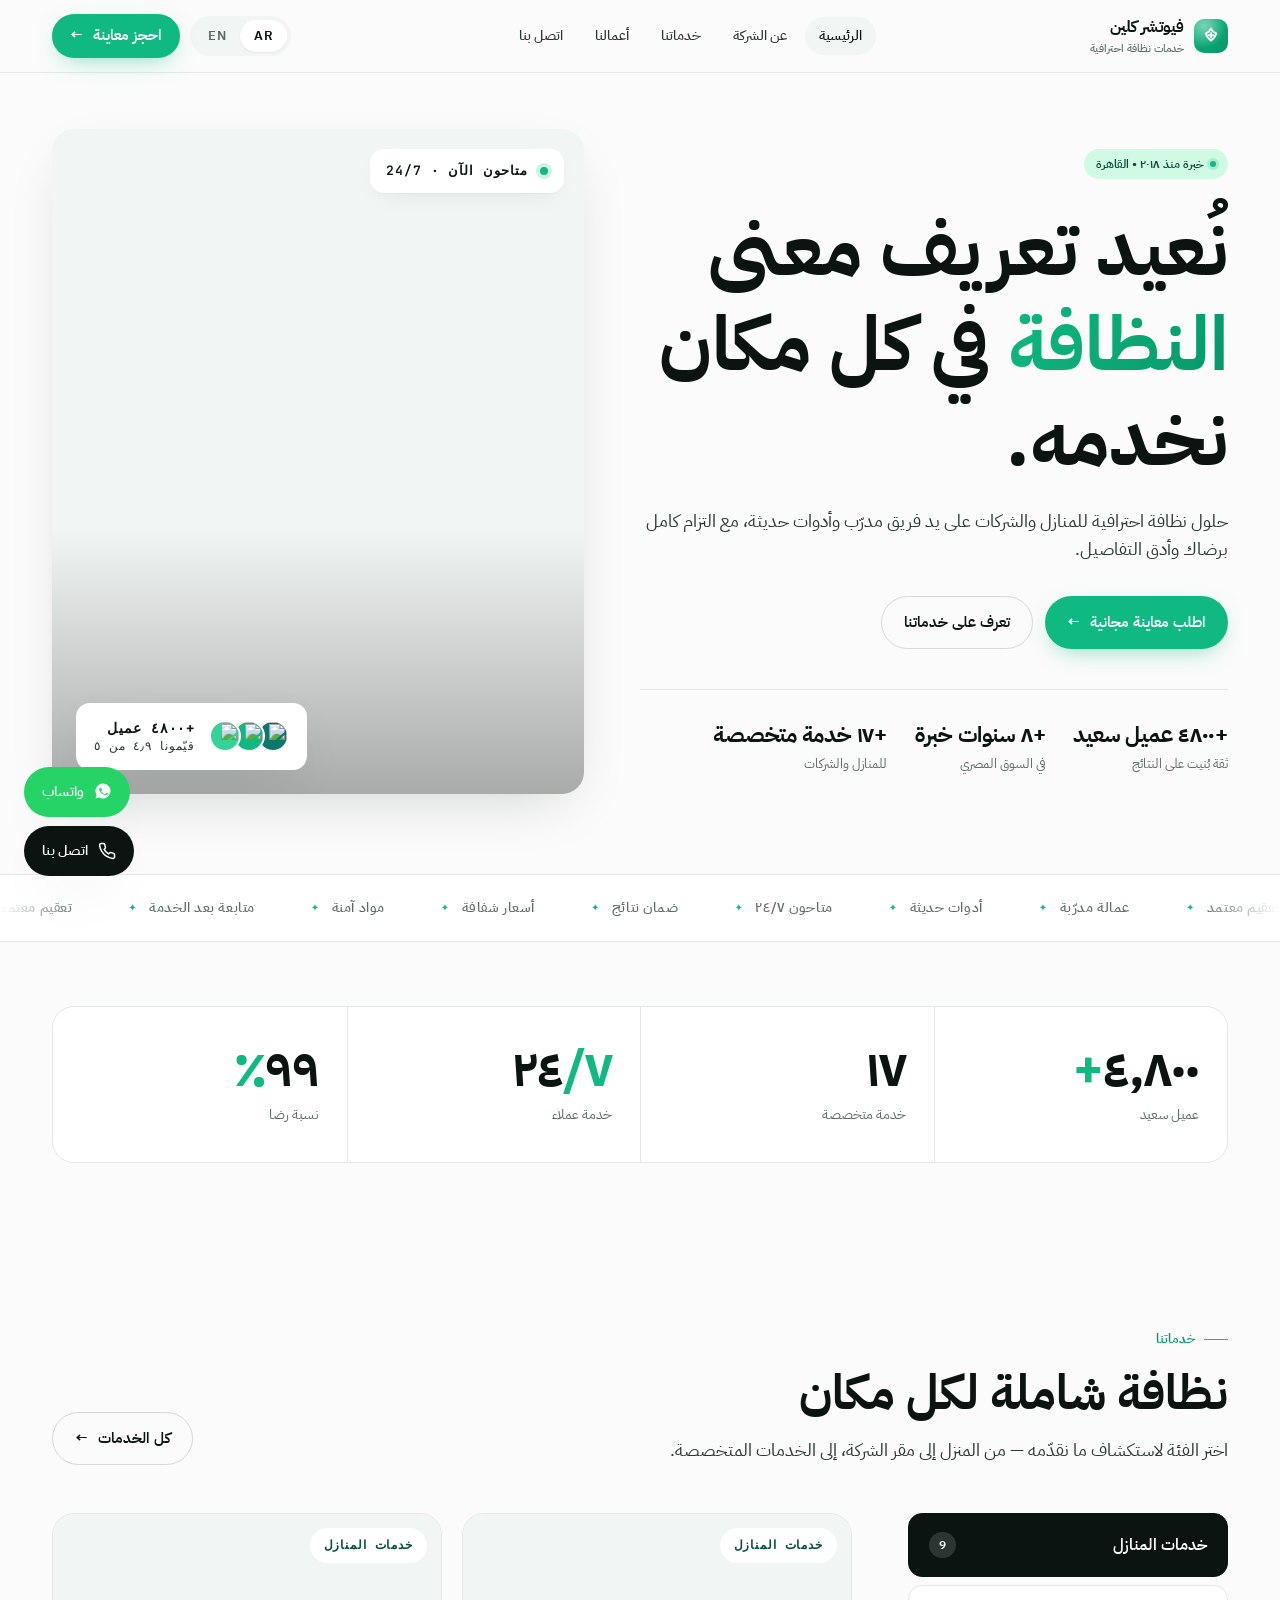
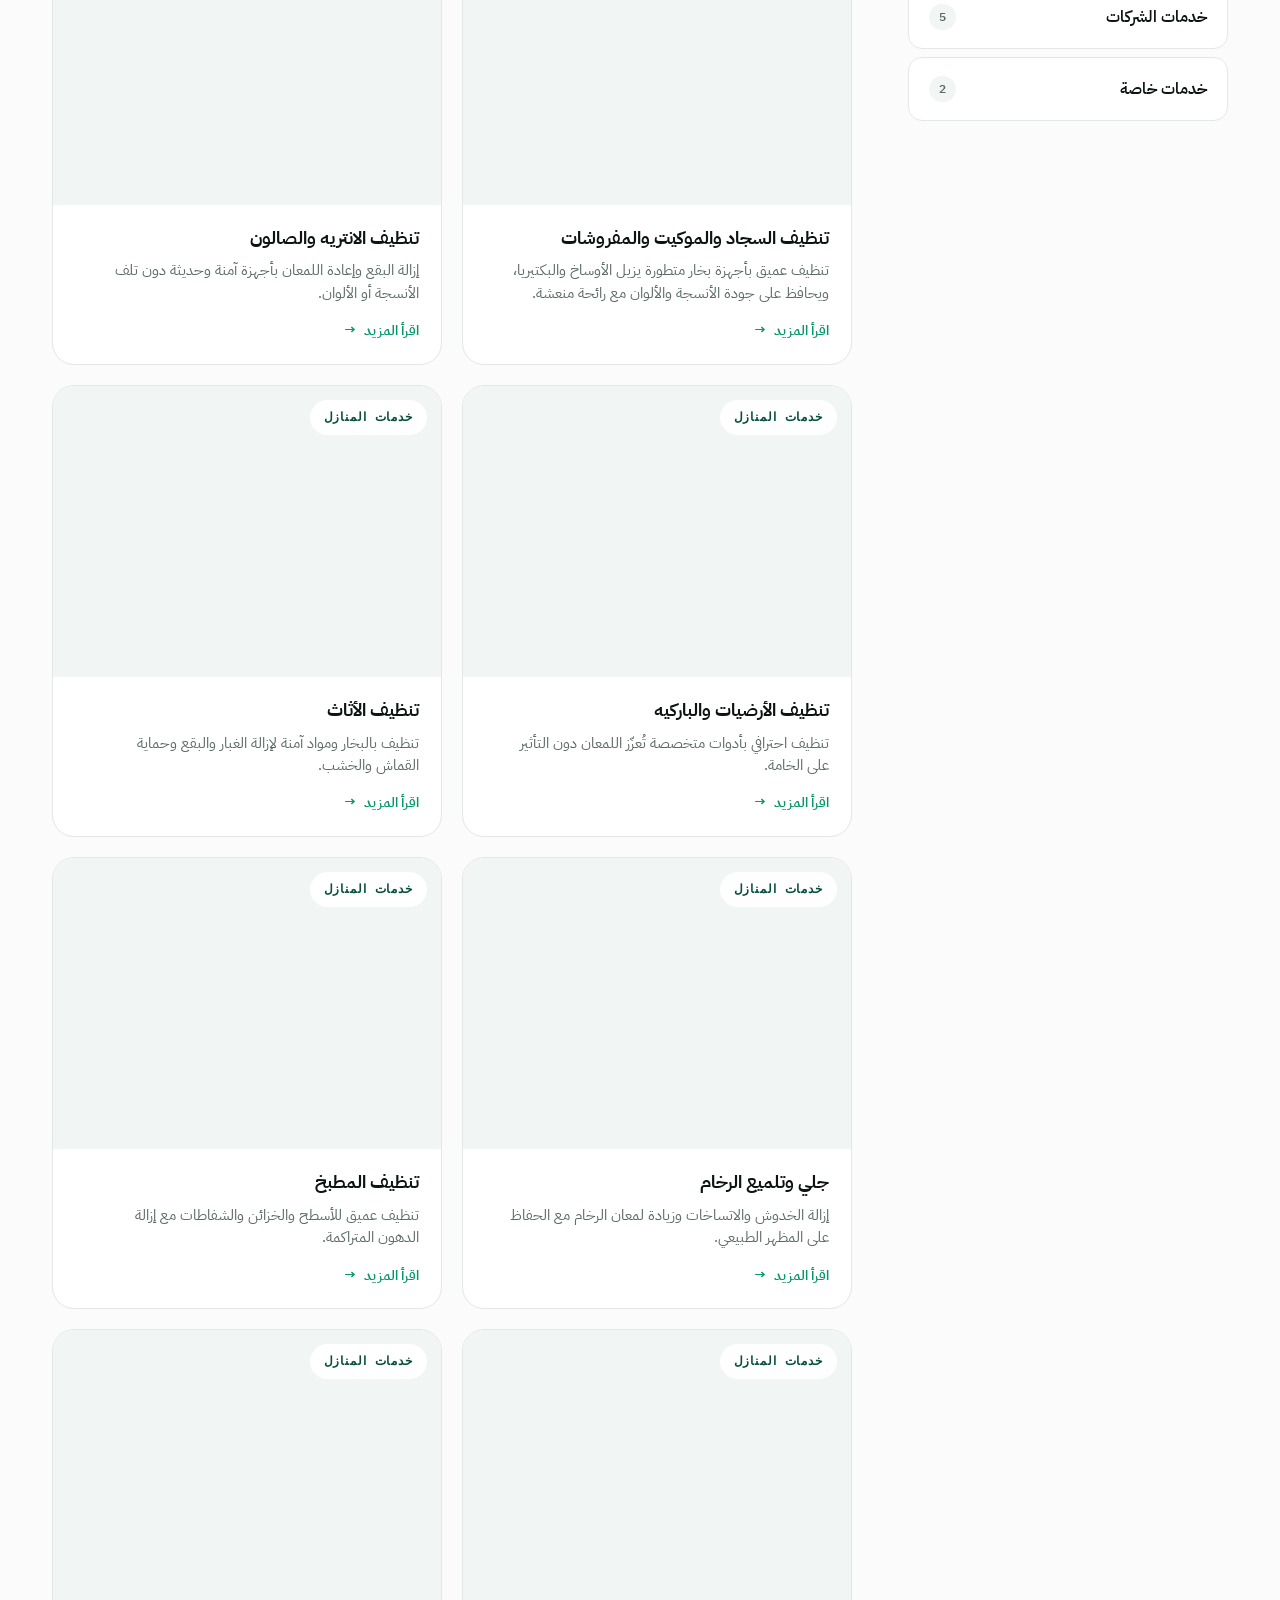
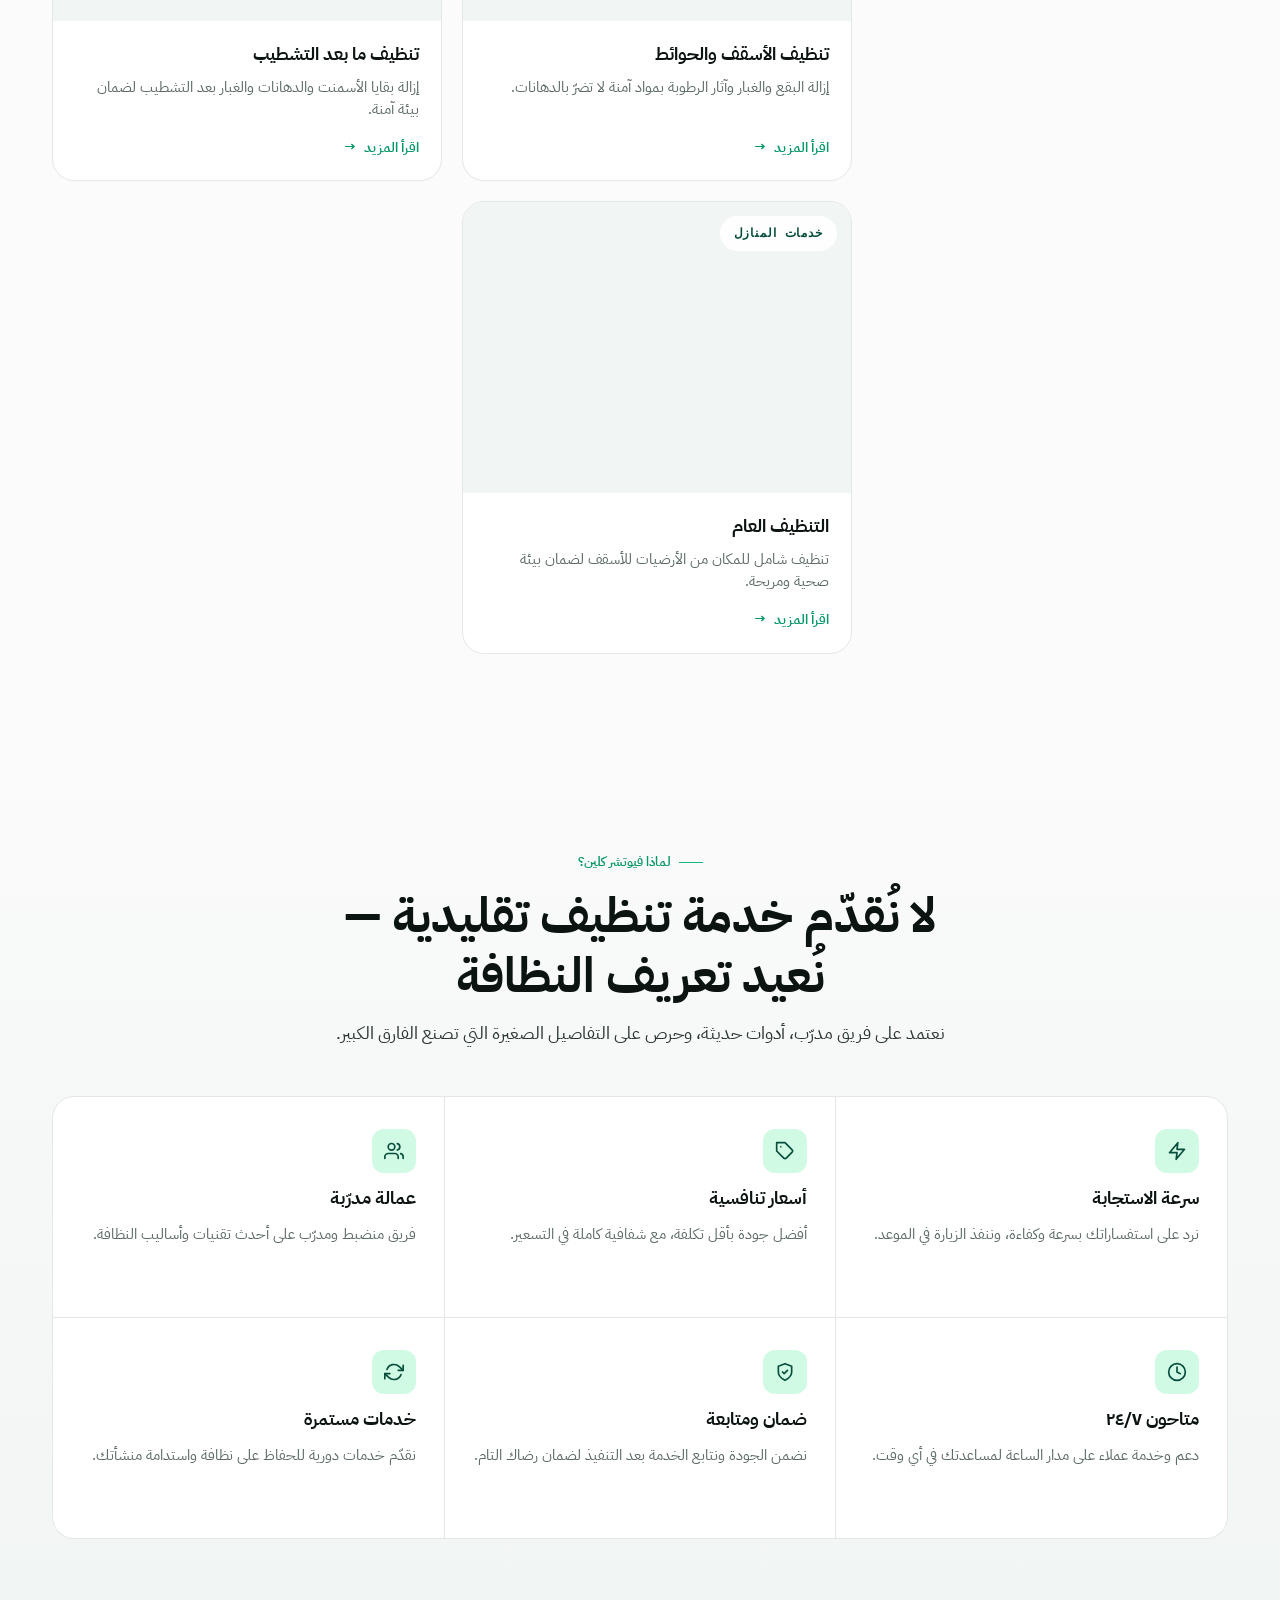
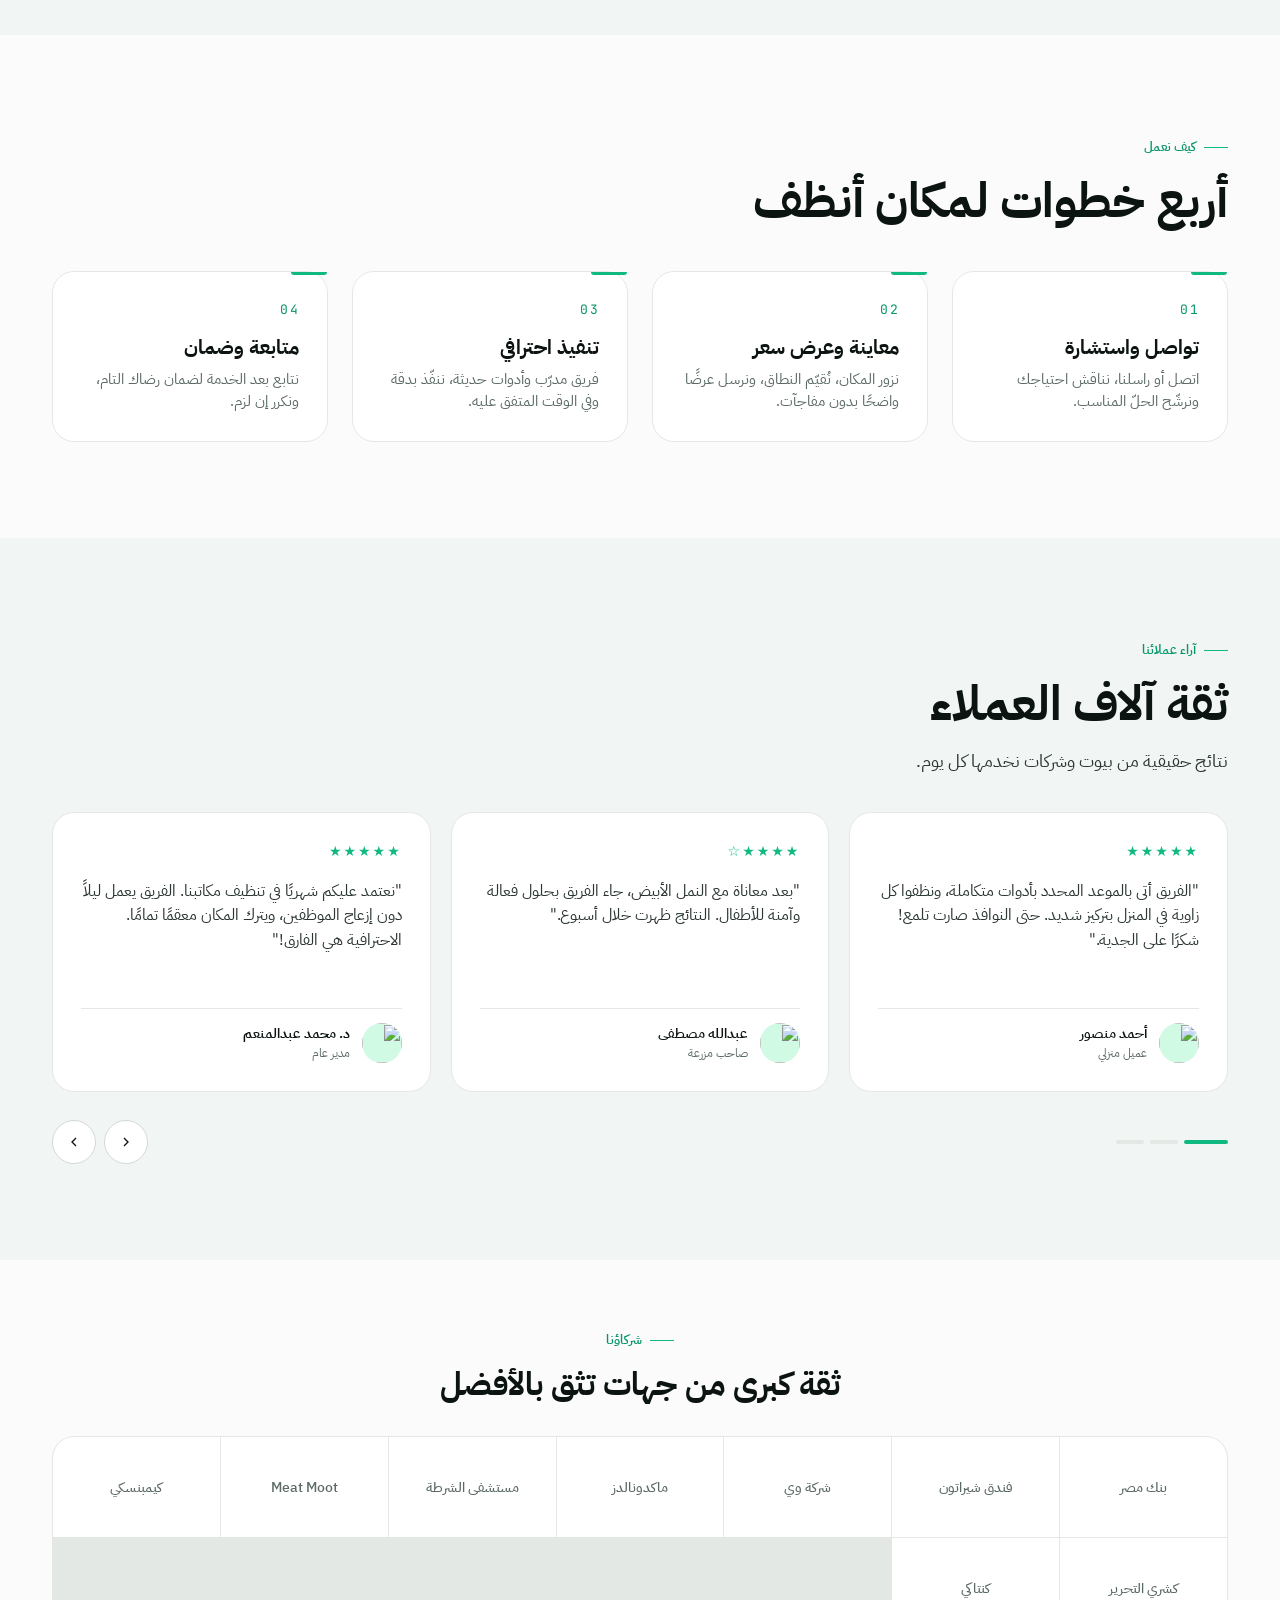
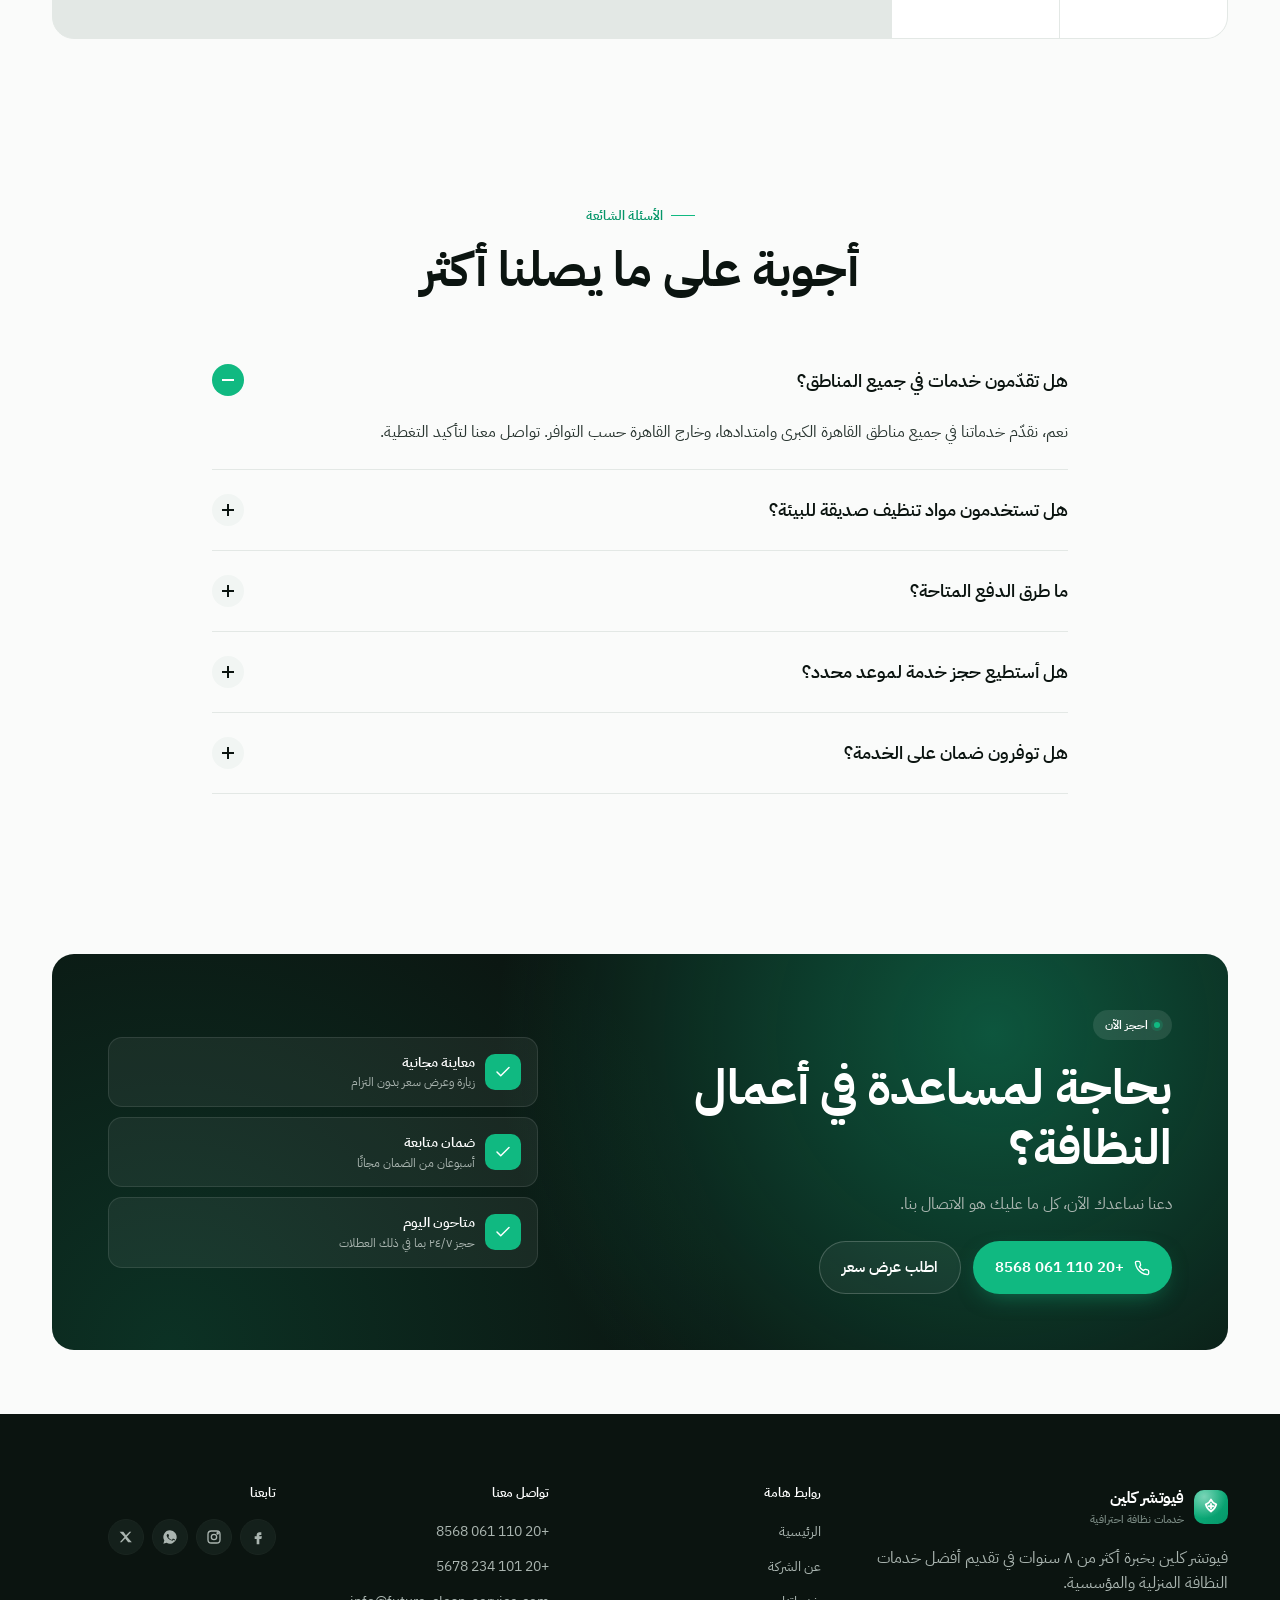
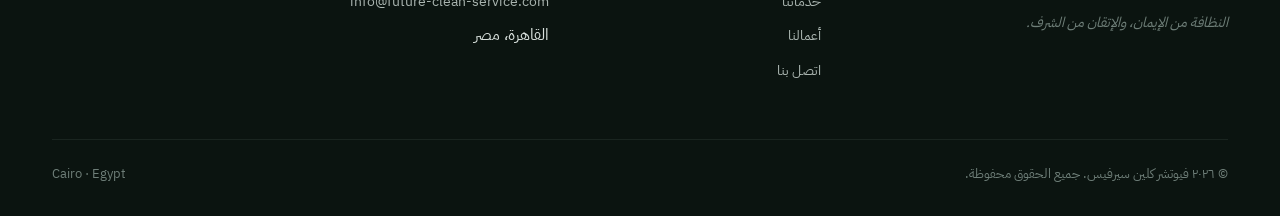
==== index.html @ 93df026a "adding files rep" ====
<!DOCTYPE html>
<html lang="ar" dir="rtl">
<head>
<meta charset="UTF-8">
<meta name="viewport" content="width=device-width, initial-scale=1.0">
<title>Future Clean Service — فيوتشر كلين سيرفيس</title>
<link rel="preconnect" href="https://fonts.googleapis.com">
<link rel="preconnect" href="https://fonts.gstatic.com" crossorigin>
<link href="https://fonts.googleapis.com/css2?family=Inter:wght@400;500;600;700;800&family=IBM+Plex+Sans+Arabic:wght@400;500;600;700&family=JetBrains+Mono:wght@400;500&display=swap" rel="stylesheet">
<link rel="stylesheet" href="assets/styles.css">
<link rel="stylesheet" href="assets/home.css">
</head>
<body>
<script src="assets/i18n.js"></script>
<script src="assets/components.js"></script>

<main id="main"></main>

<script>
window.FC.applyLang();
const t = window.FC.t.bind(window.FC);
const lang = window.FC.lang;
const ar = lang === "ar";
const services = window.FC.services;

const main = document.getElementById("main");

/* ---------- HERO ---------- */
const heroHTML = `
<section class="hero">
  <div class="container">
    <div class="hero-grid">
      <div class="hero-copy reveal">
        <span class="tag dot">${t("hero.eyebrow")}</span>
        <h1>${ar
          ? `نُعيد تعريف معنى <em>النظافة</em> في كل مكان نخدمه.`
          : `Redefining what <em>clean</em> feels like — everywhere we serve.`}</h1>
        <p class="lead">${t("hero.sub")}</p>
        <div class="hero-actions">
          <a class="btn btn-accent" href="contact.html">${t("hero.ctaPrimary")} <span class="arrow">→</span></a>
          <a class="btn btn-ghost" href="services.html">${t("hero.ctaSecondary")}</a>
        </div>
        <div class="hero-stats">
          <div class="hero-stat"><span class="v">${t("hero.stat1")}</span><span class="l">${ar ? "ثقة بُنيت على النتائج" : "Trust built on results"}</span></div>
          <div class="hero-stat"><span class="v">${t("hero.stat2")}</span><span class="l">${ar ? "في السوق المصري" : "in the Egyptian market"}</span></div>
          <div class="hero-stat"><span class="v">${t("hero.stat3")}</span><span class="l">${ar ? "للمنازل والشركات" : "homes & businesses"}</span></div>
        </div>
      </div>
      <div class="hero-visual reveal">
        <img src="${window.FC.imgUrl("slider/who_we_are.jpg")}" alt="${ar ? "فريق فيوتشر كلين أثناء العمل" : "Future Clean team at work"}" onerror="this.style.display='none'; this.parentElement.classList.add('ph');">
        <div class="hero-badge"><span class="dot"></span><span class="text">${ar ? "متاحون الآن" : "Available now"} · 24/7</span></div>
        <div class="hero-card-floater">
          <div class="avatars">
            <img src="${window.FC.imgUrl("testimonials/user1.jpg")}" alt="" onerror="this.style.background='#0f766e'; this.removeAttribute('src');">
            <img src="${window.FC.imgUrl("testimonials/user2.jpg")}" alt="" onerror="this.style.background='#10b981'; this.removeAttribute('src');">
            <img src="${window.FC.imgUrl("testimonials/user7.jpg")}" alt="" onerror="this.style.background='#34d399'; this.removeAttribute('src');">
          </div>
          <div class="text">
            <strong>${ar ? "+٤٨٠٠ عميل" : "4,800+ clients"}</strong>
            ${ar ? "قيّمونا ٤٫٩ من ٥" : "rated us 4.9 / 5"}
          </div>
        </div>
      </div>
    </div>
  </div>
  <div class="hero-marquee" aria-hidden="true">
    <div class="marquee-track">
      ${[...Array(2)].map(() => (ar
        ? `<span>تعقيم معتمد</span><span>عمالة مدرّبة</span><span>أدوات حديثة</span><span>متاحون ٢٤/٧</span><span>ضمان نتائج</span><span>أسعار شفافة</span><span>مواد آمنة</span><span>متابعة بعد الخدمة</span>`
        : `<span>Certified disinfection</span><span>Trained staff</span><span>Modern tools</span><span>Available 24/7</span><span>Results guaranteed</span><span>Transparent pricing</span><span>Safe products</span><span>Post-service follow-up</span>`
      )).join("")}
    </div>
  </div>
</section>`;

/* ---------- COUNTERS ---------- */
const counters = t("counters.items");
const countersHTML = `
<section class="section-tight">
  <div class="container">
    <div class="counters reveal">
      ${counters.map(c => `
        <div>
          <div class="num"><span data-counter="${c.n}">0</span><span class="suffix">${c.suffix}</span></div>
          <div class="lab">${c.label}</div>
        </div>
      `).join("")}
    </div>
  </div>
</section>`;

/* ---------- SERVICES ---------- */
const tabKeys = ["homes", "companies", "special"];
const renderServiceCards = (key) => services[key].map(s => `
  <a class="service-card" href="services.html#${s.id}">
    <div class="img">
      <img src="${window.FC.imgUrl(`services/${key}/${s.cdn}/${s.cdn}1.jpg`)}" alt="" onerror="this.style.display='none'; this.parentElement.classList.add('ph'); this.parentElement.dataset.label='${s.cdn}';">
      <span class="icon-pill">${ar ? t(`services.tabs.${key}`) : t(`services.tabs.${key}`)}</span>
    </div>
    <div class="body">
      <h3>${ar ? s.ar : s.en}</h3>
      <p>${ar ? s.arDesc : s.enDesc}</p>
      <span class="read">${t("services.readMore")} <span class="arrow">→</span></span>
    </div>
  </a>
`).join("");

const servicesHTML = `
<section class="section">
  <div class="container">
    <div style="display:flex; align-items:end; justify-content:space-between; gap:24px; flex-wrap:wrap; margin-bottom:48px;">
      <div class="reveal" style="max-width:680px">
        <span class="eyebrow">${t("services.eyebrow")}</span>
        <h2 style="margin-top:14px">${t("services.title")}</h2>
        <p class="lead" style="margin-top:14px">${t("services.sub")}</p>
      </div>
      <a href="services.html" class="btn btn-ghost reveal">${ar ? "كل الخدمات" : "All services"} <span class="arrow">→</span></a>
    </div>
    <div class="services-shell">
      <div class="tabs" role="tablist">
        ${tabKeys.map((k, i) => `
          <button data-tab="${k}" class="${i === 0 ? "active" : ""}">
            <span>${t(`services.tabs.${k}`)}</span>
            <span class="count">${services[k].length}</span>
          </button>
        `).join("")}
      </div>
      <div class="service-grid" id="serviceGrid">
        ${renderServiceCards("homes")}
      </div>
    </div>
  </div>
</section>`;

/* ---------- WHY US ---------- */
const whyIcons = ["zap","tag","users","clock","shield","refresh"];
const whyIconSvg = {
  zap:    `<svg width="20" height="20" viewBox="0 0 24 24" fill="none" stroke="currentColor" stroke-width="2" stroke-linecap="round" stroke-linejoin="round"><polygon points="13 2 3 14 12 14 11 22 21 10 12 10 13 2"/></svg>`,
  tag:    `<svg width="20" height="20" viewBox="0 0 24 24" fill="none" stroke="currentColor" stroke-width="2" stroke-linecap="round" stroke-linejoin="round"><path d="M20.59 13.41l-7.17 7.17a2 2 0 0 1-2.83 0L2 12V2h10l8.59 8.59a2 2 0 0 1 0 2.82z"/><line x1="7" y1="7" x2="7.01" y2="7"/></svg>`,
  users:  `<svg width="20" height="20" viewBox="0 0 24 24" fill="none" stroke="currentColor" stroke-width="2" stroke-linecap="round" stroke-linejoin="round"><path d="M17 21v-2a4 4 0 0 0-4-4H5a4 4 0 0 0-4 4v2"/><circle cx="9" cy="7" r="4"/><path d="M23 21v-2a4 4 0 0 0-3-3.87"/><path d="M16 3.13a4 4 0 0 1 0 7.75"/></svg>`,
  clock:  `<svg width="20" height="20" viewBox="0 0 24 24" fill="none" stroke="currentColor" stroke-width="2" stroke-linecap="round" stroke-linejoin="round"><circle cx="12" cy="12" r="10"/><polyline points="12 6 12 12 16 14"/></svg>`,
  shield: `<svg width="20" height="20" viewBox="0 0 24 24" fill="none" stroke="currentColor" stroke-width="2" stroke-linecap="round" stroke-linejoin="round"><path d="M12 22s8-4 8-10V5l-8-3-8 3v7c0 6 8 10 8 10z"/><polyline points="9 12 11 14 15 10"/></svg>`,
  refresh:`<svg width="20" height="20" viewBox="0 0 24 24" fill="none" stroke="currentColor" stroke-width="2" stroke-linecap="round" stroke-linejoin="round"><polyline points="23 4 23 10 17 10"/><polyline points="1 20 1 14 7 14"/><path d="M3.51 9a9 9 0 0 1 14.85-3.36L23 10M1 14l4.64 4.36A9 9 0 0 0 20.49 15"/></svg>`,
};
const whyHTML = `
<section class="section" style="background:linear-gradient(180deg, var(--bg) 0%, var(--bg-soft) 100%);">
  <div class="container">
    <div style="text-align:center; max-width:680px; margin:0 auto 48px;" class="reveal">
      <span class="eyebrow" style="justify-content:center; display:inline-flex">${t("why.eyebrow")}</span>
      <h2 style="margin-top:14px">${t("why.title")}</h2>
      <p class="lead" style="margin:14px auto 0">${t("why.sub")}</p>
    </div>
    <div class="why-grid reveal">
      ${t("why.items").map((it, i) => `
        <div class="why-cell">
          <div class="ico">${whyIconSvg[whyIcons[i]]}</div>
          <h3>${it.t}</h3>
          <p>${it.d}</p>
        </div>
      `).join("")}
    </div>
  </div>
</section>`;

/* ---------- PROCESS ---------- */
const processHTML = `
<section class="section">
  <div class="container">
    <div style="margin-bottom:40px; max-width:680px;" class="reveal">
      <span class="eyebrow">${t("process.eyebrow")}</span>
      <h2 style="margin-top:14px">${t("process.title")}</h2>
    </div>
    <div class="process-grid">
      ${t("process.items").map(it => `
        <div class="process-card reveal">
          <div class="num">${it.n}</div>
          <h3>${it.t}</h3>
          <p>${it.d}</p>
        </div>
      `).join("")}
    </div>
  </div>
</section>`;

/* ---------- TESTIMONIALS ---------- */
const tItems = t("testimonials.items");
const testimonialsHTML = `
<section class="section" style="background:var(--bg-soft)">
  <div class="container">
    <div style="display:flex; justify-content:space-between; align-items:end; gap:24px; flex-wrap:wrap; margin-bottom:36px;" class="reveal">
      <div style="max-width:580px">
        <span class="eyebrow">${t("testimonials.eyebrow")}</span>
        <h2 style="margin-top:14px">${t("testimonials.title")}</h2>
        <p class="lead" style="margin-top:14px">${t("testimonials.sub")}</p>
      </div>
    </div>
    <div class="t-carousel">
      <div class="t-track" id="tTrack">
        ${tItems.map((it, i) => `
          <article class="t-card">
            <div class="stars">${"★".repeat(it.stars)}${"☆".repeat(5 - it.stars)}</div>
            <p class="body">"${it.body}"</p>
            <div class="who">
              <img src="${window.FC.imgUrl(`testimonials/user${(i % 8) + 1}.jpg`)}" alt="" onerror="this.style.background='var(--accent-soft)'; this.removeAttribute('src');">
              <div>
                <div class="n">${it.name}</div>
                <div class="r">${it.role}</div>
              </div>
            </div>
          </article>
        `).join("")}
      </div>
      <div class="t-controls">
        <div class="t-dots" id="tDots"></div>
        <div class="t-arrows">
          <button class="t-arrow" id="tPrev" aria-label="prev"><svg width="16" height="16" viewBox="0 0 24 24" fill="none" stroke="currentColor" stroke-width="2"><polyline points="15 18 9 12 15 6"/></svg></button>
          <button class="t-arrow" id="tNext" aria-label="next"><svg width="16" height="16" viewBox="0 0 24 24" fill="none" stroke="currentColor" stroke-width="2"><polyline points="9 18 15 12 9 6"/></svg></button>
        </div>
      </div>
    </div>
  </div>
</section>`;

/* ---------- PARTNERS ---------- */
const partnersHTML = `
<section class="section-tight">
  <div class="container">
    <div style="text-align:center; margin-bottom:32px; max-width:640px; margin-inline:auto" class="reveal">
      <span class="eyebrow" style="justify-content:center; display:inline-flex">${t("partners.eyebrow")}</span>
      <h2 style="margin-top:14px; font-size:clamp(24px,2.6vw,32px)">${t("partners.title")}</h2>
    </div>
    <div class="partners reveal">
      ${t("partners.list").map(p => `<div class="partner">${p}</div>`).join("")}
    </div>
  </div>
</section>`;

/* ---------- FAQ ---------- */
const faqHTML = `
<section class="section">
  <div class="container" style="max-width:920px">
    <div style="text-align:center; margin-bottom:40px;" class="reveal">
      <span class="eyebrow" style="justify-content:center; display:inline-flex">${t("faq.eyebrow")}</span>
      <h2 style="margin-top:14px">${t("faq.title")}</h2>
    </div>
    <div id="faq">
      ${t("faq.items").map((it, i) => `
        <div class="accordion-item ${i === 0 ? "open" : ""}">
          <button class="accordion-trigger">
            <span>${it.q}</span>
            <span class="plus" aria-hidden="true"></span>
          </button>
          <div class="accordion-content" style="${i === 0 ? "max-height:300px" : ""}"><div>${it.a}</div></div>
        </div>
      `).join("")}
    </div>
  </div>
</section>`;

/* ---------- CTA ---------- */
const ctaHTML = `
<section class="section-tight">
  <div class="container">
    <div class="cta-banner reveal">
      <div>
        <span class="tag dot" style="background:rgba(255,255,255,.1); color:#fff">${ar ? "احجز الآن" : "Book now"}</span>
        <h2 style="margin:18px 0 14px">${t("bookCta.title")}</h2>
        <p>${t("bookCta.sub")}</p>
        <div class="row" style="margin-top:24px">
          <a class="btn btn-accent" href="tel:+201100618568"><svg width="16" height="16" viewBox="0 0 24 24" fill="none" stroke="currentColor" stroke-width="2" stroke-linecap="round" stroke-linejoin="round"><path d="M22 16.92v3a2 2 0 0 1-2.18 2 19.79 19.79 0 0 1-8.63-3.07 19.5 19.5 0 0 1-6-6 19.79 19.79 0 0 1-3.07-8.67A2 2 0 0 1 4.11 2h3a2 2 0 0 1 2 1.72c.13.96.36 1.9.69 2.81a2 2 0 0 1-.45 2.11L8.09 9.91a16 16 0 0 0 6 6l1.27-1.27a2 2 0 0 1 2.11-.45c.91.33 1.85.56 2.81.69A2 2 0 0 1 22 16.92z"/></svg> +20 110 061 8568</a>
          <a class="btn btn-ghost" href="contact.html">${t("bookCta.secondary")}</a>
        </div>
      </div>
      <div class="cta-illus">
        <div class="row">
          <div class="ico"><svg width="18" height="18" viewBox="0 0 24 24" fill="none" stroke="white" stroke-width="2" stroke-linecap="round" stroke-linejoin="round"><polyline points="20 6 9 17 4 12"/></svg></div>
          <div><div class="label">${ar ? "معاينة مجانية" : "Free survey"}</div><div class="sub">${ar ? "زيارة وعرض سعر بدون التزام" : "Visit + quote, no obligation"}</div></div>
        </div>
        <div class="row">
          <div class="ico"><svg width="18" height="18" viewBox="0 0 24 24" fill="none" stroke="white" stroke-width="2" stroke-linecap="round" stroke-linejoin="round"><polyline points="20 6 9 17 4 12"/></svg></div>
          <div><div class="label">${ar ? "ضمان متابعة" : "Follow-up guarantee"}</div><div class="sub">${ar ? "أسبوعان من الضمان مجانًا" : "Two-week guarantee included"}</div></div>
        </div>
        <div class="row">
          <div class="ico"><svg width="18" height="18" viewBox="0 0 24 24" fill="none" stroke="white" stroke-width="2" stroke-linecap="round" stroke-linejoin="round"><polyline points="20 6 9 17 4 12"/></svg></div>
          <div><div class="label">${ar ? "متاحون اليوم" : "Available today"}</div><div class="sub">${ar ? "حجز ٢٤/٧ بما في ذلك العطلات" : "Book 24/7, holidays included"}</div></div>
        </div>
      </div>
    </div>
  </div>
</section>`;

main.innerHTML = heroHTML + countersHTML + servicesHTML + whyHTML + processHTML + testimonialsHTML + partnersHTML + faqHTML + ctaHTML;

window.FC.mountChrome("home");

/* ----- service tabs ----- */
document.querySelectorAll(".tabs button").forEach(btn => {
  btn.addEventListener("click", () => {
    document.querySelectorAll(".tabs button").forEach(b => b.classList.remove("active"));
    btn.classList.add("active");
    const grid = document.getElementById("serviceGrid");
    grid.style.opacity = "0";
    setTimeout(() => {
      grid.innerHTML = renderServiceCards(btn.dataset.tab);
      grid.style.opacity = "1";
    }, 150);
  });
});

/* ----- testimonials carousel ----- */
const track = document.getElementById("tTrack");
const dotsWrap = document.getElementById("tDots");
const tCount = tItems.length;
const perView = window.innerWidth <= 640 ? 1 : (window.innerWidth <= 980 ? 2 : 3);
const pages = Math.max(1, Math.ceil(tCount / perView));
let cur = 0;
const renderDots = () => {
  dotsWrap.innerHTML = "";
  for (let i = 0; i < pages; i++) {
    const d = document.createElement("button");
    d.className = "t-dot" + (i === cur ? " active" : "");
    d.addEventListener("click", () => goTo(i));
    dotsWrap.appendChild(d);
  }
};
const goTo = (i) => {
  cur = (i + pages) % pages;
  const w = track.clientWidth + 20;
  track.scrollTo({ left: (lang === "ar" ? -1 : 1) * cur * w, behavior: "smooth" });
  renderDots();
};
document.getElementById("tNext").addEventListener("click", () => goTo(cur + 1));
document.getElementById("tPrev").addEventListener("click", () => goTo(cur - 1));
renderDots();
setInterval(() => goTo(cur + 1), 8000);

/* ----- accordion ----- */
document.querySelectorAll("#faq .accordion-trigger").forEach(btn => {
  btn.addEventListener("click", () => {
    const item = btn.parentElement;
    const c = item.querySelector(".accordion-content");
    const open = item.classList.toggle("open");
    if (open) {
      c.style.maxHeight = c.scrollHeight + "px";
    } else {
      c.style.maxHeight = "0";
    }
  });
});

/* ----- transitions ----- */
document.getElementById("serviceGrid").style.transition = "opacity .2s";

window.FC.observeReveal();
window.FC.animateCounters();
</script>
</body>
</html>
---- assets/styles.css ----
/* =========================================================
   Future Clean Service — shared styles
   ========================================================= */
:root {
  --bg: #fafbfa;
  --bg-elev: #ffffff;
  --bg-soft: #f1f5f3;
  --ink: #0b1410;
  --ink-2: #2a3631;
  --ink-3: #5b6a64;
  --ink-4: #8a9590;
  --line: #e3e8e5;
  --line-2: #d3dad6;
  --accent: #10b981;
  --accent-2: #059669;
  --accent-soft: #d1fae5;
  --accent-ink: #064e3b;
  --warn: #f59e0b;
  --radius: 14px;
  --radius-lg: 22px;
  --radius-pill: 999px;
  --shadow-sm: 0 1px 2px rgba(11,20,16,.04), 0 1px 1px rgba(11,20,16,.03);
  --shadow: 0 1px 2px rgba(11,20,16,.04), 0 8px 24px -8px rgba(11,20,16,.08);
  --shadow-lg: 0 20px 60px -20px rgba(11,20,16,.18);
  --container: 1240px;
  --font-en: "Inter", "Manrope", system-ui, -apple-system, Segoe UI, sans-serif;
  --font-ar: "IBM Plex Sans Arabic", "Cairo", system-ui, sans-serif;
  --font-mono: "JetBrains Mono", ui-monospace, monospace;
}

* { box-sizing: border-box; }
html, body { margin: 0; padding: 0; }
html { scroll-behavior: smooth; }

body {
  background: var(--bg);
  color: var(--ink);
  font-family: var(--font-en);
  font-size: 16px;
  line-height: 1.55;
  -webkit-font-smoothing: antialiased;
  text-rendering: optimizeLegibility;
}

html[lang="ar"] body { font-family: var(--font-ar); }

img { max-width: 100%; display: block; }
a { color: inherit; text-decoration: none; }
button { font-family: inherit; cursor: pointer; border: none; background: none; color: inherit; }

/* ---------- layout ---------- */
.container { max-width: var(--container); margin: 0 auto; padding: 0 32px; }
@media (max-width: 720px) { .container { padding: 0 20px; } }

.section { padding: 96px 0; }
.section-tight { padding: 64px 0; }
@media (max-width: 720px) { .section { padding: 64px 0; } .section-tight { padding: 48px 0; } }

.eyebrow {
  font-size: 12px;
  letter-spacing: 0.16em;
  text-transform: uppercase;
  color: var(--accent-2);
  font-weight: 600;
  display: inline-flex;
  align-items: center;
  gap: 8px;
}
html[lang="ar"] .eyebrow { letter-spacing: 0; font-size: 13px; }
.eyebrow::before {
  content: "";
  width: 24px; height: 1px;
  background: var(--accent);
}

h1, h2, h3, h4 { margin: 0; line-height: 1.12; letter-spacing: -0.02em; font-weight: 700; }
html[lang="ar"] h1, html[lang="ar"] h2, html[lang="ar"] h3 { letter-spacing: 0; line-height: 1.25; }
h1 { font-size: clamp(40px, 6vw, 76px); }
h2 { font-size: clamp(30px, 4vw, 48px); }
h3 { font-size: clamp(20px, 2vw, 24px); }
p { margin: 0; color: var(--ink-2); text-wrap: pretty; }
.lead { font-size: clamp(17px, 1.4vw, 20px); color: var(--ink-2); max-width: 60ch; }

/* ---------- buttons ---------- */
.btn {
  display: inline-flex; align-items: center; gap: 10px;
  padding: 14px 22px;
  border-radius: var(--radius-pill);
  font-weight: 600;
  font-size: 15px;
  transition: transform .15s ease, background .2s, box-shadow .2s, color .2s;
  white-space: nowrap;
}
.btn:hover { transform: translateY(-1px); }
.btn-primary {
  background: var(--ink);
  color: #fff;
  box-shadow: 0 8px 24px -10px rgba(11,20,16,.4);
}
.btn-primary:hover { background: #000; }
.btn-accent {
  background: var(--accent);
  color: #fff;
  box-shadow: 0 8px 24px -10px rgba(16,185,129,.6);
}
.btn-accent:hover { background: var(--accent-2); }
.btn-ghost {
  background: transparent;
  color: var(--ink);
  border: 1px solid var(--line-2);
}
.btn-ghost:hover { background: var(--bg-soft); }
.btn-link {
  padding: 0;
  color: var(--accent-2);
  font-weight: 600;
  border-bottom: 1px solid currentColor;
  border-radius: 0;
}

.btn .arrow { transition: transform .2s; }
html[dir="rtl"] .btn .arrow { transform: scaleX(-1); }
.btn:hover .arrow { transform: translateX(3px); }
html[dir="rtl"] .btn:hover .arrow { transform: scaleX(-1) translateX(3px); }

/* ---------- header ---------- */
.site-header {
  position: sticky; top: 0; z-index: 50;
  background: rgba(250,251,250,.85);
  backdrop-filter: saturate(140%) blur(14px);
  -webkit-backdrop-filter: saturate(140%) blur(14px);
  border-bottom: 1px solid var(--line);
}
.site-header .nav {
  display: flex; align-items: center; justify-content: space-between;
  height: 72px;
  gap: 24px;
}
.brand { display: inline-flex; align-items: center; gap: 10px; font-weight: 700; letter-spacing: -0.01em; }
.brand-mark {
  width: 34px; height: 34px;
  border-radius: 10px;
  background: linear-gradient(135deg, var(--accent), var(--accent-2));
  display: grid; place-items: center;
  color: #fff;
  position: relative;
  overflow: hidden;
}
.brand-mark::after {
  content: "";
  position: absolute; inset: 0;
  background: radial-gradient(circle at 30% 20%, rgba(255,255,255,.45), transparent 60%);
}
.brand-mark svg { width: 18px; height: 18px; position: relative; z-index: 1; }
.brand-text { font-size: 16px; }
.brand-text small { display: block; font-size: 11px; color: var(--ink-3); font-weight: 500; letter-spacing: 0; }

.nav-links { display: flex; gap: 4px; align-items: center; }
.nav-links a {
  padding: 8px 14px;
  border-radius: var(--radius-pill);
  font-size: 14px;
  color: var(--ink-2);
  font-weight: 500;
}
.nav-links a:hover { background: var(--bg-soft); color: var(--ink); }
.nav-links a.active { color: var(--ink); background: var(--bg-soft); }

.nav-actions { display: flex; gap: 10px; align-items: center; }

.lang-toggle {
  display: inline-flex;
  background: var(--bg-soft);
  border-radius: var(--radius-pill);
  padding: 4px;
  font-size: 13px;
}
.lang-toggle button {
  padding: 6px 14px;
  border-radius: var(--radius-pill);
  font-weight: 600;
  color: var(--ink-3);
  letter-spacing: 0.04em;
}
.lang-toggle button.active {
  background: #fff;
  color: var(--ink);
  box-shadow: var(--shadow-sm);
}

.menu-toggle { display: none; }
@media (max-width: 940px) {
  .nav-links { display: none; }
  .menu-toggle { display: inline-flex; padding: 10px; border-radius: 10px; background: var(--bg-soft); }
  .nav-links.open {
    display: flex; flex-direction: column;
    position: absolute; top: 72px; left: 0; right: 0;
    background: #fff;
    padding: 16px;
    border-bottom: 1px solid var(--line);
    box-shadow: var(--shadow);
  }
  .nav-links.open a { width: 100%; padding: 14px 16px; }
}

/* ---------- footer ---------- */
.site-footer {
  background: #0b1410;
  color: #d8e0dc;
  padding: 72px 0 32px;
}
.site-footer h4 {
  font-size: 13px;
  text-transform: uppercase;
  letter-spacing: 0.14em;
  color: #fff;
  margin-bottom: 18px;
  font-weight: 600;
}
html[lang="ar"] .site-footer h4 { letter-spacing: 0; text-transform: none; }
.footer-grid {
  display: grid;
  grid-template-columns: 1.6fr 1fr 1fr 1fr;
  gap: 48px;
}
@media (max-width: 820px) { .footer-grid { grid-template-columns: 1fr 1fr; gap: 32px; } }
@media (max-width: 520px) { .footer-grid { grid-template-columns: 1fr; } }
.site-footer ul { list-style: none; padding: 0; margin: 0; display: flex; flex-direction: column; gap: 10px; }
.site-footer a { color: #aab5b0; font-size: 14px; }
.site-footer a:hover { color: #fff; }
.site-footer .quote {
  color: #6e7e78; font-style: italic; font-size: 14px; margin-top: 16px;
}
.footer-bottom {
  display: flex; justify-content: space-between; align-items: center;
  border-top: 1px solid #1a2520;
  padding-top: 24px;
  margin-top: 56px;
  font-size: 13px;
  color: #6e7e78;
  flex-wrap: wrap;
  gap: 12px;
}
.socials { display: flex; gap: 8px; }
.socials a {
  width: 36px; height: 36px; display: grid; place-items: center;
  border-radius: 50%;
  background: #14201b;
  border: 1px solid #1a2520;
  color: #aab5b0;
  transition: background .2s, color .2s;
}
.socials a:hover { background: var(--accent); color: #fff; border-color: var(--accent); }

/* ---------- floating CTA ---------- */
.floating-cta {
  position: fixed;
  bottom: 24px;
  inset-inline-end: 24px;
  z-index: 40;
  display: flex; gap: 10px; flex-direction: column;
  align-items: flex-end;
}
.fab {
  display: inline-flex; align-items: center; gap: 10px;
  padding: 14px 18px;
  border-radius: var(--radius-pill);
  background: var(--ink);
  color: #fff;
  font-weight: 600;
  font-size: 14px;
  box-shadow: var(--shadow-lg);
  transition: transform .2s, background .2s;
}
.fab:hover { transform: translateY(-2px); }
.fab.whatsapp { background: #25d366; }
.fab.whatsapp:hover { background: #20b855; }
.fab svg { width: 18px; height: 18px; }

/* ---------- cards & utility ---------- */
.card {
  background: var(--bg-elev);
  border: 1px solid var(--line);
  border-radius: var(--radius-lg);
  padding: 28px;
  transition: border-color .2s, transform .2s, box-shadow .2s;
}
.card:hover { border-color: var(--line-2); transform: translateY(-2px); box-shadow: var(--shadow); }

.tag {
  display: inline-flex; align-items: center; gap: 6px;
  padding: 6px 12px;
  border-radius: var(--radius-pill);
  background: var(--accent-soft);
  color: var(--accent-ink);
  font-size: 12px;
  font-weight: 600;
}
.tag.dot::before {
  content: "";
  width: 6px; height: 6px;
  border-radius: 50%;
  background: var(--accent);
  box-shadow: 0 0 0 3px rgba(16,185,129,.2);
}

.divider {
  height: 1px; background: var(--line);
}

.kicker-grid {
  display: grid; grid-template-columns: 1fr 1fr; gap: 8px;
}

/* ---------- placeholder image ---------- */
.ph {
  background: repeating-linear-gradient(135deg, #eef3f0 0 12px, #e4ebe7 12px 24px);
  display: grid; place-items: center;
  color: var(--ink-3);
  font-family: var(--font-mono);
  font-size: 11px;
  letter-spacing: 0.08em;
  text-transform: uppercase;
}

/* ---------- accordion (FAQ) ---------- */
.accordion-item {
  border-bottom: 1px solid var(--line);
}
.accordion-trigger {
  width: 100%;
  display: flex; align-items: center; justify-content: space-between;
  padding: 24px 0;
  text-align: start;
  font-size: 18px;
  font-weight: 600;
  color: var(--ink);
  gap: 16px;
}
.accordion-trigger .plus {
  width: 32px; height: 32px;
  border-radius: 50%;
  background: var(--bg-soft);
  display: grid; place-items: center;
  flex-shrink: 0;
  transition: background .2s, transform .3s;
  position: relative;
}
.accordion-trigger .plus::before,
.accordion-trigger .plus::after {
  content: "";
  position: absolute;
  background: var(--ink);
  transition: transform .3s;
}
.accordion-trigger .plus::before { width: 12px; height: 1.5px; }
.accordion-trigger .plus::after { width: 1.5px; height: 12px; }
.accordion-item.open .accordion-trigger .plus { background: var(--accent); }
.accordion-item.open .accordion-trigger .plus::before,
.accordion-item.open .accordion-trigger .plus::after { background: #fff; }
.accordion-item.open .accordion-trigger .plus::after { transform: scaleY(0); }
.accordion-content {
  max-height: 0; overflow: hidden;
  transition: max-height .35s ease;
}
.accordion-content > div {
  padding: 0 0 24px;
  color: var(--ink-2);
  max-width: 70ch;
}

/* ---------- focus ring ---------- */
:focus-visible {
  outline: 2px solid var(--accent);
  outline-offset: 3px;
  border-radius: 6px;
}

/* RTL helpers */
html[dir="rtl"] .nav-links { direction: rtl; }
---- assets/home.css ----
/* Home page styles */
.hero {
  position: relative;
  padding: 56px 0 0;
  overflow: hidden;
}
.hero-grid {
  display: grid;
  grid-template-columns: 1.05fr 0.95fr;
  gap: 56px;
  align-items: center;
}
@media (max-width: 980px) { .hero-grid { grid-template-columns: 1fr; gap: 40px; } }
.hero-copy h1 {
  margin: 24px 0 20px;
  font-weight: 800;
}
.hero-copy h1 em {
  font-style: normal;
  background: linear-gradient(120deg, var(--accent), var(--accent-2));
  -webkit-background-clip: text;
  background-clip: text;
  color: transparent;
}
.hero-actions { display: flex; gap: 12px; margin-top: 32px; flex-wrap: wrap; }
.hero-stats {
  display: flex; gap: 28px; margin-top: 40px; flex-wrap: wrap;
  padding-top: 28px; border-top: 1px solid var(--line);
}
.hero-stat { display: flex; flex-direction: column; gap: 2px; }
.hero-stat .v { font-size: 22px; font-weight: 700; color: var(--ink); letter-spacing: -0.01em; }
.hero-stat .l { font-size: 13px; color: var(--ink-3); }

.hero-visual {
  position: relative;
  aspect-ratio: 4/5;
  border-radius: var(--radius-lg);
  overflow: hidden;
  background: var(--bg-soft);
  box-shadow: var(--shadow-lg);
}
.hero-visual img { width: 100%; height: 100%; object-fit: cover; }
.hero-visual::after {
  content: "";
  position: absolute; inset: 0;
  background: linear-gradient(180deg, transparent 60%, rgba(0,0,0,.3));
}
.hero-badge {
  position: absolute;
  inset-block-start: 20px;
  inset-inline-start: 20px;
  background: rgba(255,255,255,.92);
  backdrop-filter: blur(8px);
  border-radius: var(--radius);
  padding: 12px 16px;
  display: flex; gap: 12px; align-items: center;
  box-shadow: var(--shadow);
  z-index: 1;
}
.hero-badge .dot { width: 8px; height: 8px; border-radius: 50%; background: var(--accent); box-shadow: 0 0 0 4px rgba(16,185,129,.2); }
.hero-badge .text { font-size: 13px; font-weight: 600; color: var(--ink); }

.hero-card-floater {
  position: absolute;
  inset-block-end: 24px;
  inset-inline-end: 24px;
  background: #fff;
  border-radius: var(--radius);
  padding: 16px 18px;
  box-shadow: var(--shadow-lg);
  display: flex; gap: 14px; align-items: center;
  z-index: 1;
  max-width: 260px;
}
.hero-card-floater .avatars { display: flex; }
.hero-card-floater .avatars img {
  width: 32px; height: 32px; border-radius: 50%; border: 2px solid #fff;
  margin-inline-start: -8px; object-fit: cover;
}
.hero-card-floater .avatars img:first-child { margin-inline-start: 0; }
.hero-card-floater .text { font-size: 12px; color: var(--ink-2); line-height: 1.35; }
.hero-card-floater .text strong { color: var(--ink); display: block; font-size: 14px; }

.hero-marquee {
  margin-top: 80px;
  border-top: 1px solid var(--line);
  border-bottom: 1px solid var(--line);
  padding: 22px 0;
  background: var(--bg-elev);
  overflow: hidden;
  position: relative;
}
.hero-marquee::before, .hero-marquee::after {
  content: "";
  position: absolute; top: 0; bottom: 0; width: 80px; z-index: 1;
  pointer-events: none;
}
.hero-marquee::before { inset-inline-start: 0; background: linear-gradient(90deg, var(--bg-elev), transparent); }
.hero-marquee::after  { inset-inline-end:   0; background: linear-gradient(270deg, var(--bg-elev), transparent); }
html[dir="rtl"] .hero-marquee::before { background: linear-gradient(270deg, var(--bg-elev), transparent); }
html[dir="rtl"] .hero-marquee::after  { background: linear-gradient(90deg, var(--bg-elev), transparent); }
.marquee-track {
  display: flex; gap: 56px; align-items: center;
  width: max-content;
  animation: marquee 35s linear infinite;
  color: var(--ink-3);
  font-size: 14px;
  font-weight: 500;
}
.marquee-track span {
  display: inline-flex; align-items: center; gap: 12px;
  letter-spacing: 0.04em;
}
.marquee-track span::after {
  content: "✦"; color: var(--accent); font-size: 10px;
}
@keyframes marquee {
  to { transform: translateX(-50%); }
}
html[dir="rtl"] .marquee-track { animation-direction: reverse; }

/* counters block */
.counters {
  display: grid; grid-template-columns: repeat(4, 1fr); gap: 0;
  border: 1px solid var(--line);
  border-radius: var(--radius-lg);
  overflow: hidden;
  background: var(--bg-elev);
}
@media (max-width: 720px) { .counters { grid-template-columns: 1fr 1fr; } }
.counters > div {
  padding: 36px 28px;
  border-inline-end: 1px solid var(--line);
  border-block-end: 1px solid var(--line);
}
.counters > div:nth-child(4n) { border-inline-end: none; }
.counters > div:nth-last-child(-n+4) { border-block-end: none; }
@media (max-width: 720px) {
  .counters > div { border-inline-end: 1px solid var(--line); border-block-end: 1px solid var(--line); }
  .counters > div:nth-child(2n) { border-inline-end: none; }
  .counters > div:nth-last-child(-n+2) { border-block-end: none; }
}
.counters .num {
  font-size: clamp(36px, 4vw, 56px);
  font-weight: 700; letter-spacing: -0.02em;
  color: var(--ink);
  line-height: 1;
}
.counters .num .suffix { color: var(--accent); }
.counters .lab { font-size: 14px; color: var(--ink-3); margin-top: 10px; }

/* services tabs */
.services-shell { display: grid; grid-template-columns: 320px 1fr; gap: 56px; align-items: start; }
@media (max-width: 980px) { .services-shell { grid-template-columns: 1fr; } }
.tabs {
  display: flex; flex-direction: column; gap: 8px;
  position: sticky; top: 96px;
}
@media (max-width: 980px) {
  .tabs { flex-direction: row; overflow-x: auto; position: static; }
  .tabs button { white-space: nowrap; }
}
.tabs button {
  text-align: start;
  padding: 18px 20px;
  border-radius: var(--radius);
  border: 1px solid var(--line);
  background: var(--bg-elev);
  font-weight: 600;
  font-size: 16px;
  display: flex; align-items: center; justify-content: space-between;
  gap: 12px;
  transition: border-color .2s, color .2s, background .2s;
}
.tabs button:hover { border-color: var(--line-2); }
.tabs button.active {
  background: var(--ink);
  color: #fff;
  border-color: var(--ink);
}
.tabs button .count {
  font-size: 12px;
  background: var(--bg-soft);
  color: var(--ink-3);
  padding: 4px 10px; border-radius: var(--radius-pill);
  font-weight: 600;
}
.tabs button.active .count { background: rgba(255,255,255,.14); color: #fff; }

.service-grid {
  display: grid;
  grid-template-columns: repeat(auto-fill, minmax(280px, 1fr));
  gap: 20px;
}
.service-card {
  background: var(--bg-elev);
  border: 1px solid var(--line);
  border-radius: var(--radius-lg);
  overflow: hidden;
  transition: transform .25s, box-shadow .25s, border-color .25s;
  display: flex; flex-direction: column;
}
.service-card:hover { transform: translateY(-4px); box-shadow: var(--shadow); border-color: var(--line-2); }
.service-card .img {
  aspect-ratio: 4/3;
  position: relative;
  overflow: hidden;
  background: var(--bg-soft);
}
.service-card .img img {
  width: 100%; height: 100%; object-fit: cover;
  transition: transform .5s ease;
}
.service-card:hover .img img { transform: scale(1.05); }
.service-card .img .icon-pill {
  position: absolute;
  inset-block-start: 14px; inset-inline-start: 14px;
  background: rgba(255,255,255,.94);
  border-radius: var(--radius-pill);
  padding: 8px 14px;
  font-size: 12px;
  font-weight: 600;
  color: var(--accent-ink);
  display: inline-flex; align-items: center; gap: 6px;
}
.service-card .body { padding: 22px; display: flex; flex-direction: column; gap: 10px; flex: 1; }
.service-card h3 { font-size: 18px; font-weight: 700; }
.service-card p { font-size: 14.5px; color: var(--ink-3); }
.service-card .read {
  margin-block-start: auto;
  display: inline-flex; gap: 8px; align-items: center;
  color: var(--accent-2); font-weight: 600; font-size: 14px; padding-top: 6px;
}

/* why us — wide grid */
.why-grid {
  display: grid; grid-template-columns: repeat(3, 1fr); gap: 1px;
  background: var(--line);
  border: 1px solid var(--line);
  border-radius: var(--radius-lg);
  overflow: hidden;
}
@media (max-width: 820px) { .why-grid { grid-template-columns: 1fr 1fr; } }
@media (max-width: 520px) { .why-grid { grid-template-columns: 1fr; } }
.why-cell {
  background: var(--bg-elev);
  padding: 32px 28px;
  display: flex; flex-direction: column; gap: 14px;
  transition: background .2s;
  min-height: 220px;
}
.why-cell:hover { background: #fafdfb; }
.why-cell .ico {
  width: 44px; height: 44px;
  border-radius: 12px;
  background: var(--accent-soft);
  color: var(--accent-ink);
  display: grid; place-items: center;
}
.why-cell h3 { font-size: 18px; }
.why-cell p { font-size: 14.5px; color: var(--ink-3); }

/* process strip */
.process-grid { display: grid; grid-template-columns: repeat(4, 1fr); gap: 24px; }
@media (max-width: 820px) { .process-grid { grid-template-columns: 1fr 1fr; } }
@media (max-width: 520px) { .process-grid { grid-template-columns: 1fr; } }
.process-card {
  background: var(--bg-elev);
  border: 1px solid var(--line);
  border-radius: var(--radius-lg);
  padding: 28px;
  position: relative;
}
.process-card .num {
  font-family: var(--font-mono);
  font-size: 13px;
  color: var(--accent-2);
  letter-spacing: 0.1em;
}
.process-card h3 { margin: 14px 0 8px; font-size: 20px; }
.process-card p { font-size: 14.5px; color: var(--ink-3); }
.process-card::before {
  content: "";
  position: absolute; top: 0; inset-inline-start: 0;
  width: 36px; height: 3px; background: var(--accent);
  border-radius: 0 0 3px 3px;
}

/* testimonials carousel */
.t-carousel {
  display: grid;
  grid-template-columns: 1fr;
  gap: 24px;
}
.t-track {
  display: flex; gap: 20px; overflow: hidden;
  scroll-snap-type: x mandatory;
  padding-bottom: 4px;
}
.t-card {
  flex: 0 0 calc((100% - 40px) / 3);
  scroll-snap-align: start;
  background: var(--bg-elev);
  border: 1px solid var(--line);
  border-radius: var(--radius-lg);
  padding: 28px;
  display: flex; flex-direction: column; gap: 16px;
  min-height: 280px;
}
@media (max-width: 980px) { .t-card { flex: 0 0 calc((100% - 20px) / 2); } }
@media (max-width: 640px) { .t-card { flex: 0 0 100%; } }
.t-card .stars { color: var(--accent); letter-spacing: 2px; font-size: 14px; }
.t-card .body { color: var(--ink-2); font-size: 15.5px; line-height: 1.6; flex: 1; }
.t-card .who {
  display: flex; gap: 12px; align-items: center;
  border-top: 1px solid var(--line); padding-top: 14px;
}
.t-card .who img { width: 40px; height: 40px; border-radius: 50%; object-fit: cover; }
.t-card .who .n { font-weight: 600; font-size: 14px; }
.t-card .who .r { font-size: 12px; color: var(--ink-3); }
.t-controls {
  display: flex; justify-content: space-between; align-items: center; gap: 16px;
}
.t-arrows { display: flex; gap: 8px; }
.t-arrow {
  width: 44px; height: 44px; border-radius: 50%;
  border: 1px solid var(--line-2);
  display: grid; place-items: center;
  background: #fff;
  transition: background .2s, border-color .2s;
}
.t-arrow:hover { background: var(--ink); color: #fff; border-color: var(--ink); }
html[dir="rtl"] .t-arrow svg { transform: scaleX(-1); }

.t-dots { display: flex; gap: 6px; }
.t-dot {
  width: 28px; height: 4px; border-radius: 4px;
  background: var(--line);
  transition: background .2s, width .25s;
}
.t-dot.active { background: var(--accent); width: 44px; }

/* partners strip */
.partners {
  display: grid;
  grid-template-columns: repeat(auto-fill, minmax(160px, 1fr));
  gap: 1px;
  background: var(--line);
  border: 1px solid var(--line);
  border-radius: var(--radius-lg);
  overflow: hidden;
}
.partner {
  background: var(--bg-elev);
  padding: 32px 20px;
  display: grid; place-items: center;
  font-size: 14px;
  color: var(--ink-3);
  font-weight: 500;
  text-align: center;
  min-height: 100px;
}

/* CTA banner */
.cta-banner {
  background: var(--ink);
  color: #fff;
  border-radius: var(--radius-lg);
  padding: 56px;
  display: grid;
  grid-template-columns: 1.4fr 1fr;
  gap: 32px;
  align-items: center;
  position: relative;
  overflow: hidden;
}
.cta-banner::before {
  content: "";
  position: absolute; inset: 0;
  background:
    radial-gradient(circle at 80% 20%, rgba(16,185,129,.4), transparent 50%),
    radial-gradient(circle at 10% 100%, rgba(16,185,129,.18), transparent 50%);
}
.cta-banner > * { position: relative; z-index: 1; }
.cta-banner h2 { color: #fff; }
.cta-banner p { color: #aab5b0; max-width: 50ch; }
.cta-banner .row { display: flex; gap: 12px; flex-wrap: wrap; }
.cta-banner .btn-ghost { color: #fff; border-color: rgba(255,255,255,.2); background: rgba(255,255,255,.05); }
.cta-banner .btn-ghost:hover { background: rgba(255,255,255,.12); }
@media (max-width: 820px) {
  .cta-banner { grid-template-columns: 1fr; padding: 36px; }
}

.cta-illus {
  display: flex; flex-direction: column; gap: 10px;
}
.cta-illus .row {
  display: flex; gap: 10px; align-items: center;
  background: rgba(255,255,255,.06);
  border: 1px solid rgba(255,255,255,.1);
  border-radius: var(--radius);
  padding: 14px 16px;
}
.cta-illus .row .ico {
  width: 36px; height: 36px; border-radius: 10px;
  background: var(--accent); display: grid; place-items: center;
  flex-shrink: 0;
}
.cta-illus .row .label { font-size: 14px; color: #fff; font-weight: 600; }
.cta-illus .row .sub { font-size: 12px; color: #aab5b0; }

/* page intro for inner pages */
.page-intro {
  padding: 64px 0 32px;
}
.page-intro h1 { font-size: clamp(36px, 5vw, 60px); }
.page-intro .lead { margin-top: 18px; }

/* reveal — visible by default; subtle entry animation when in view */
.reveal { opacity: 1; transform: translateY(0); transition: opacity .7s ease, transform .7s cubic-bezier(.2,.7,.2,1); }
.js-reveal-ready .reveal { opacity: 0; transform: translateY(16px); }
.js-reveal-ready .reveal.in { opacity: 1; transform: translateY(0); }
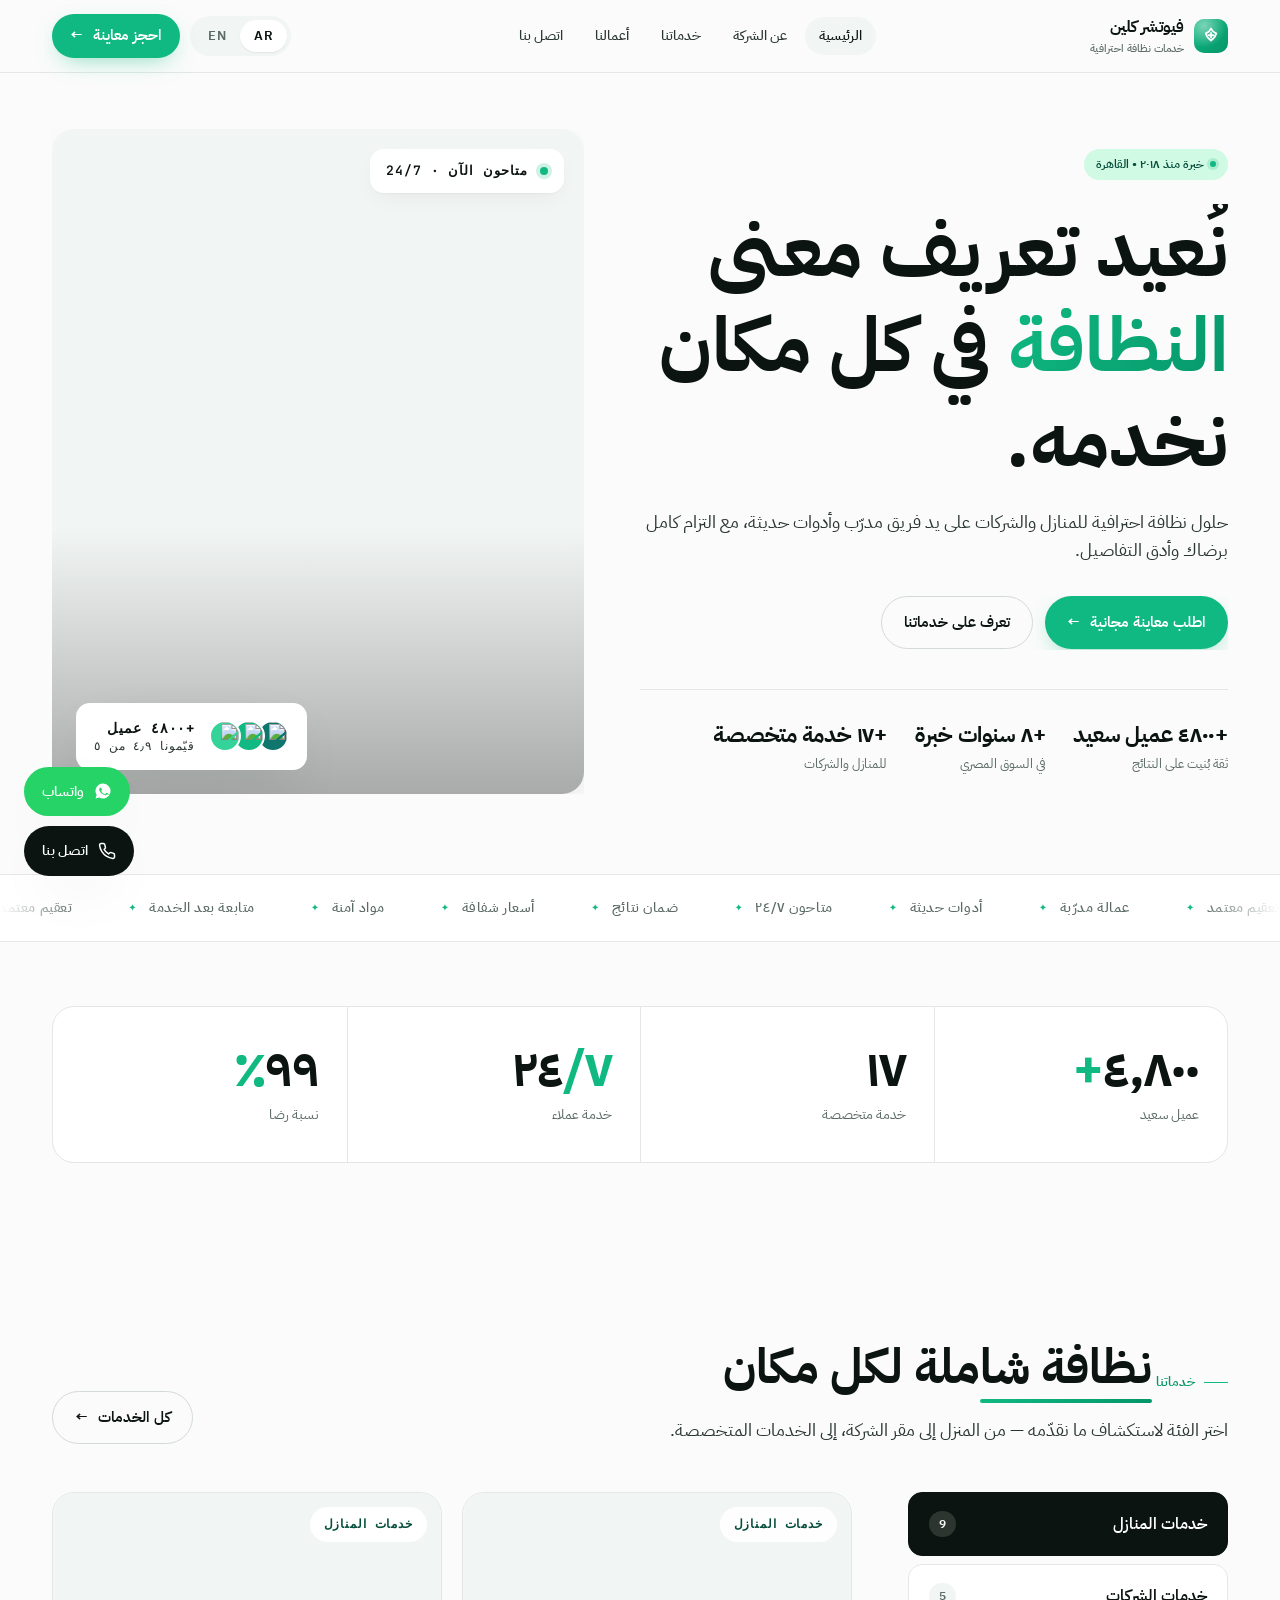
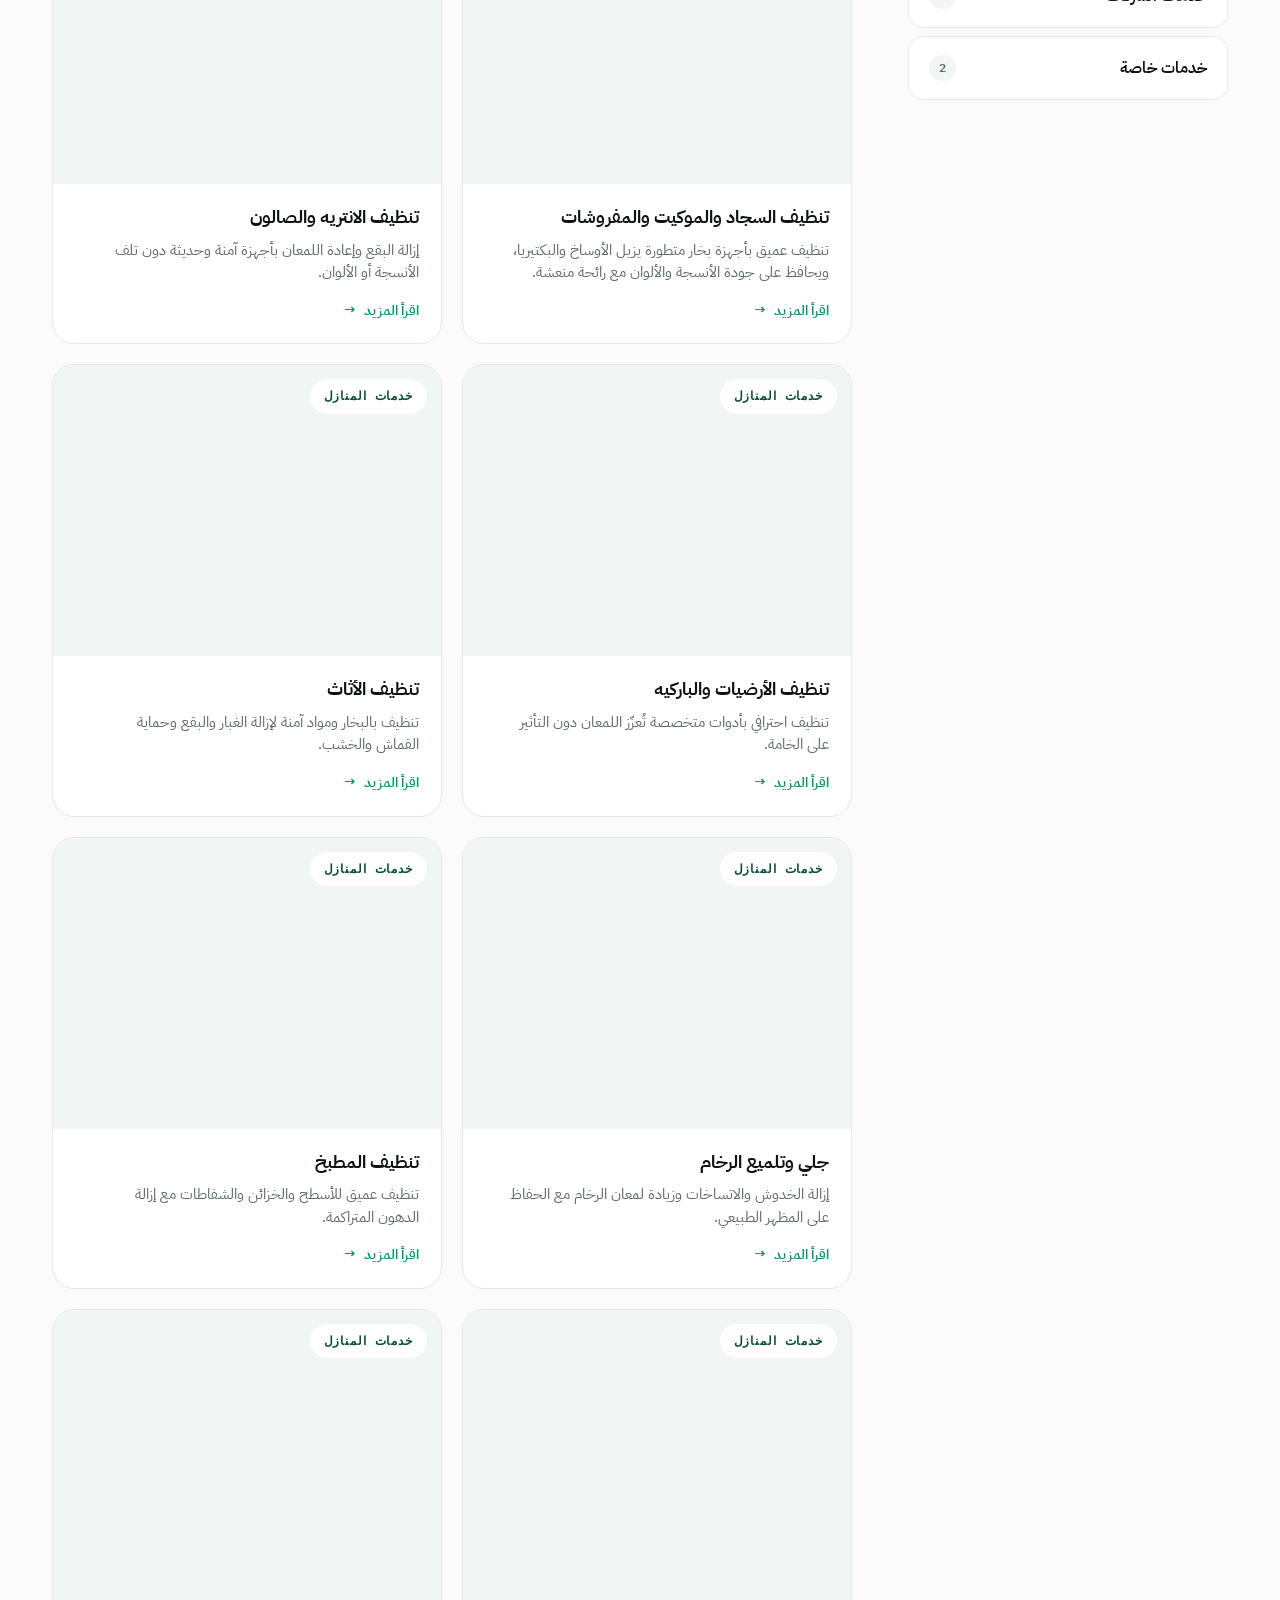
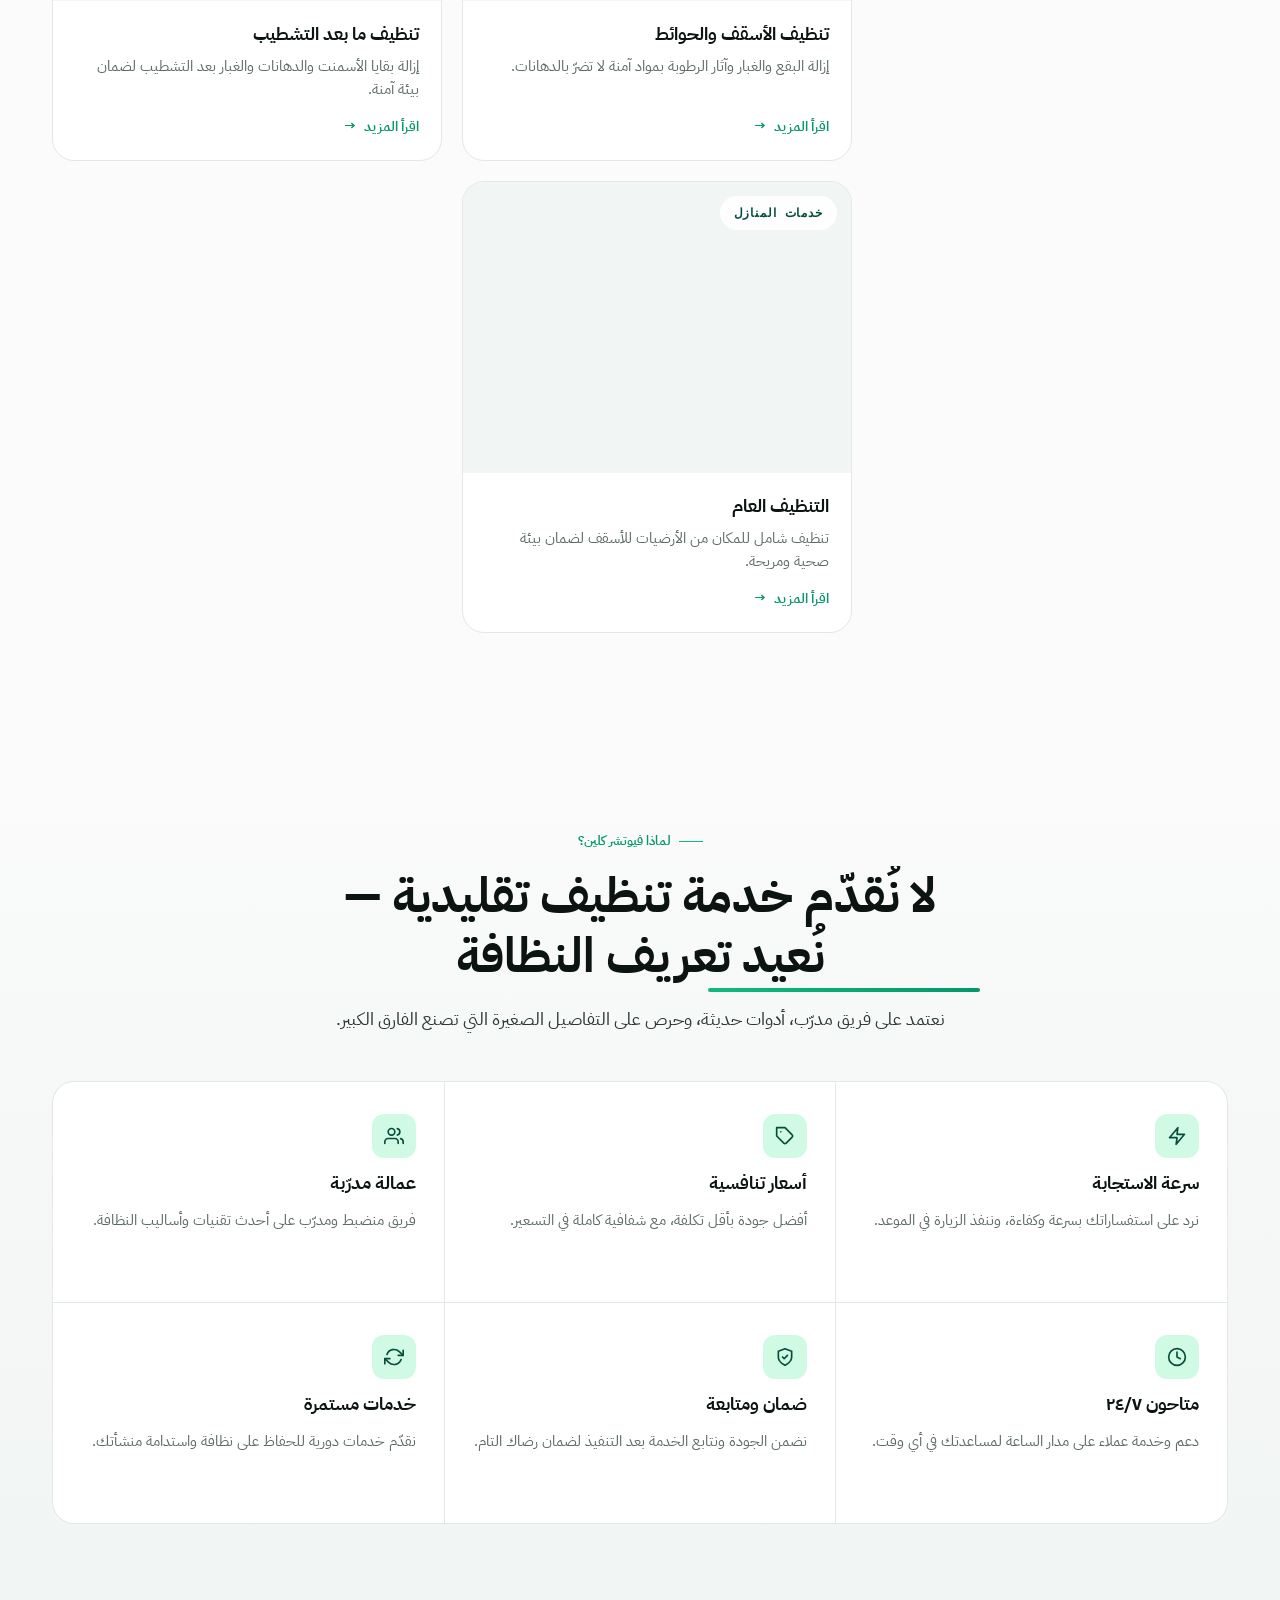
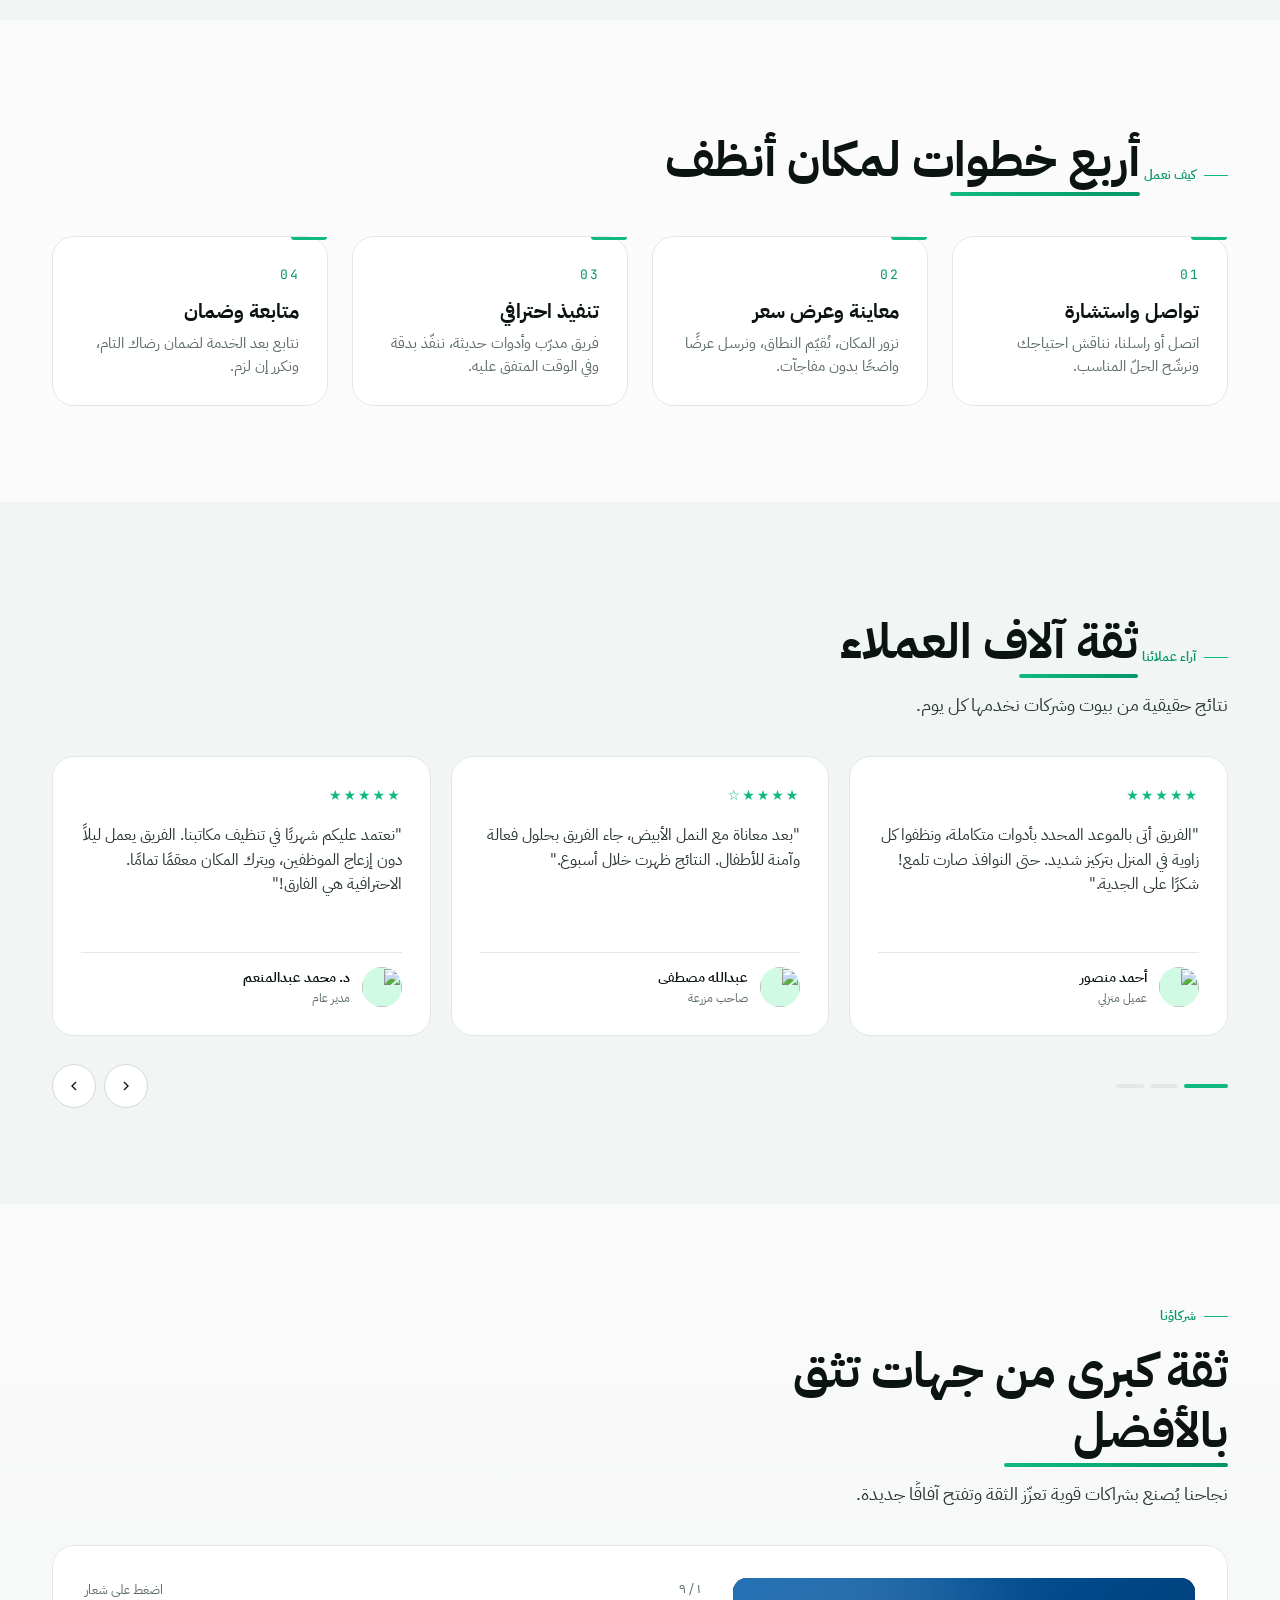
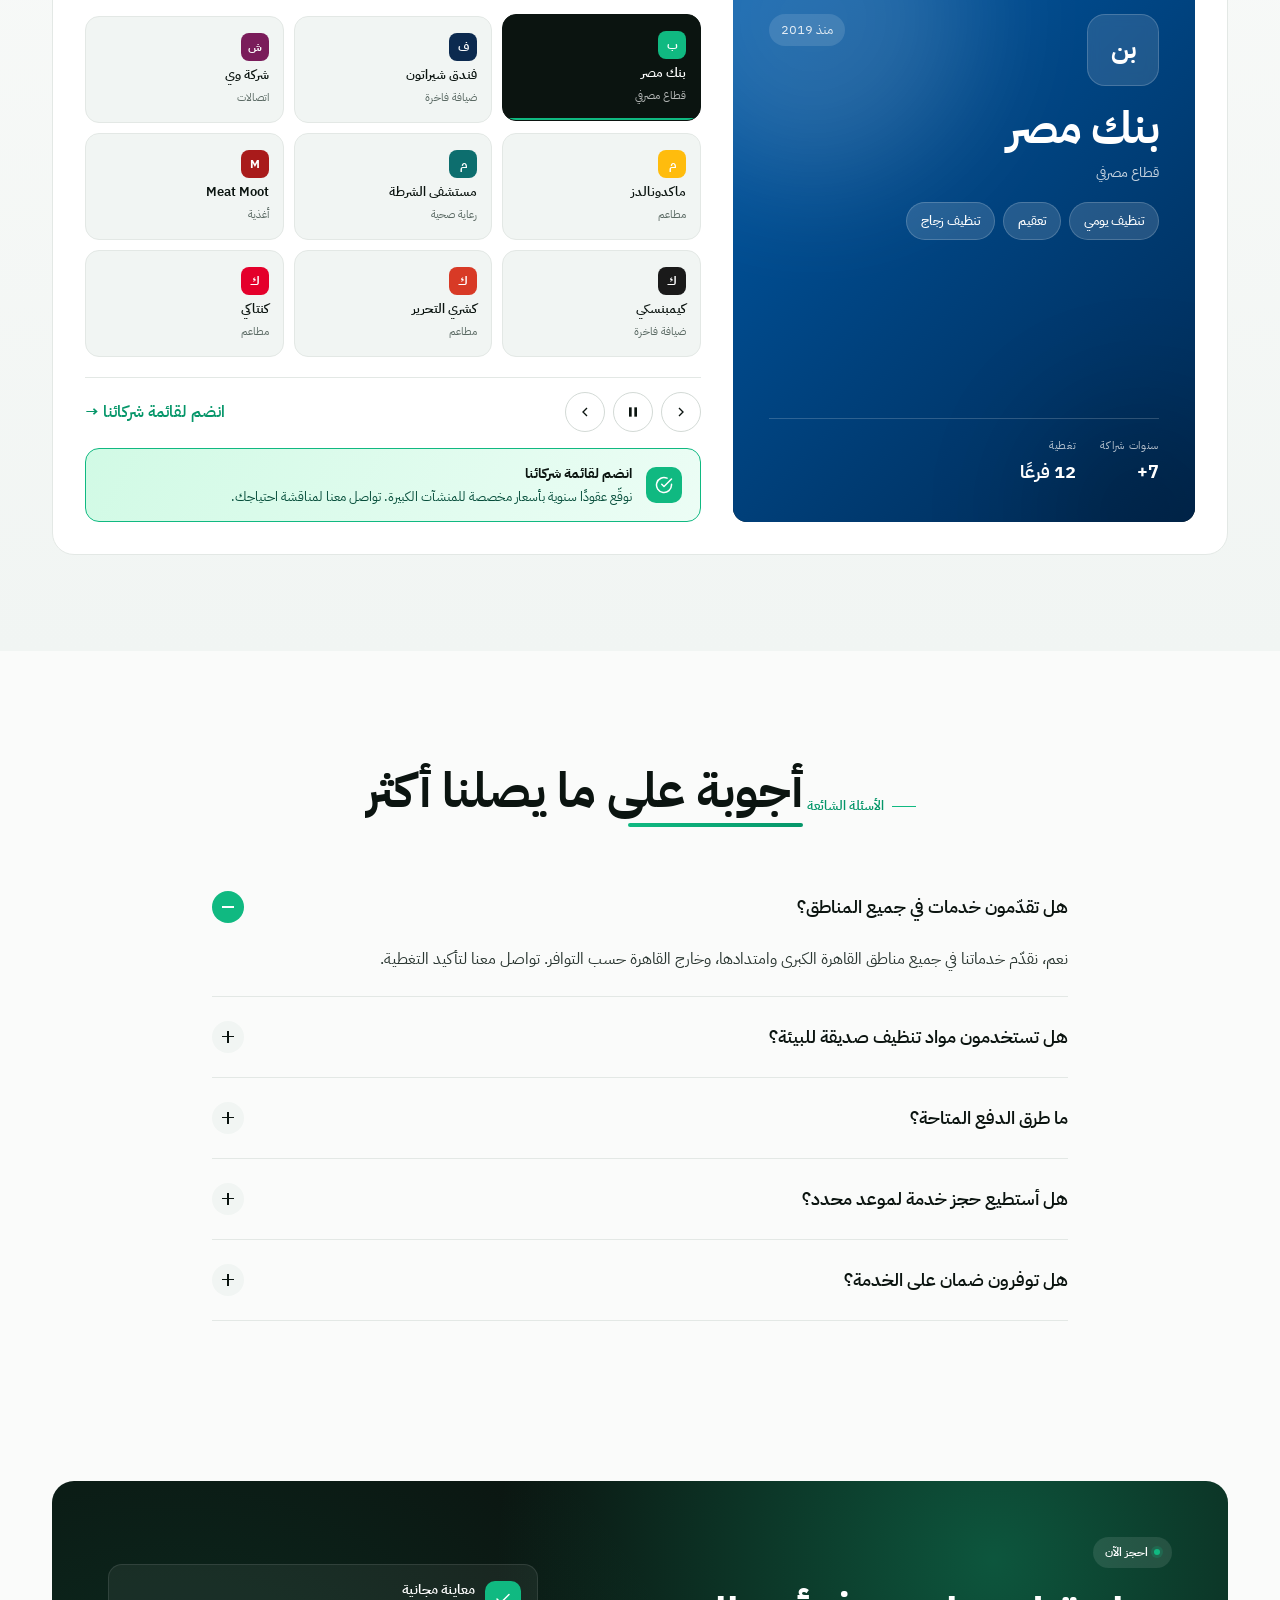
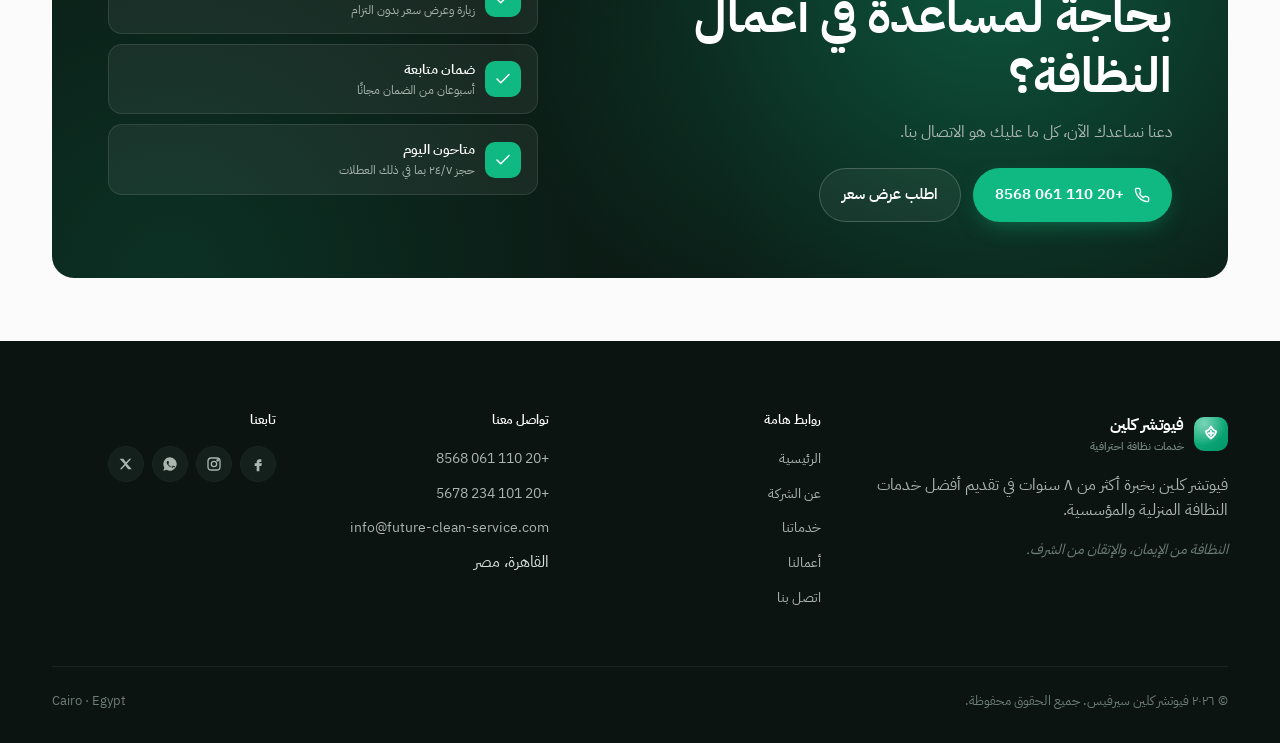
==== commit e151200b: "updating the mobile view" ====
--- a/index.html
+++ b/index.html
@@ -9,10 +9,13 @@
 <link href="https://fonts.googleapis.com/css2?family=Inter:wght@400;500;600;700;800&family=IBM+Plex+Sans+Arabic:wght@400;500;600;700&family=JetBrains+Mono:wght@400;500&display=swap" rel="stylesheet">
 <link rel="stylesheet" href="assets/styles.css">
 <link rel="stylesheet" href="assets/home.css">
+<link rel="stylesheet" href="assets/animations.css">
+<link rel="stylesheet" href="assets/mobile-fixes.css">
 </head>
 <body>
 <script src="assets/i18n.js"></script>
 <script src="assets/components.js"></script>
+<script src="assets/animations.js"></script>
 
 <main id="main"></main>
 
@@ -30,26 +33,26 @@
 <section class="hero">
   <div class="container">
     <div class="hero-grid">
-      <div class="hero-copy reveal">
-        <span class="tag dot">${t("hero.eyebrow")}</span>
-        <h1>${ar
+      <div class="hero-copy" data-anim="up">
+        <span class="tag dot" data-anim="fade" data-delay="100">${t("hero.eyebrow")}</span>
+        <h1 data-anim="up" data-delay="150">${ar
           ? `نُعيد تعريف معنى <em>النظافة</em> في كل مكان نخدمه.`
           : `Redefining what <em>clean</em> feels like — everywhere we serve.`}</h1>
-        <p class="lead">${t("hero.sub")}</p>
-        <div class="hero-actions">
-          <a class="btn btn-accent" href="contact.html">${t("hero.ctaPrimary")} <span class="arrow">→</span></a>
+        <p class="lead" data-anim="up" data-delay="280">${t("hero.sub")}</p>
+        <div class="hero-actions" data-anim="up" data-delay="380">
+          <a class="btn btn-accent shine" href="contact.html">${t("hero.ctaPrimary")} <span class="arrow">→</span></a>
           <a class="btn btn-ghost" href="services.html">${t("hero.ctaSecondary")}</a>
         </div>
-        <div class="hero-stats">
+        <div class="hero-stats" data-stagger="100" data-delay="500">
           <div class="hero-stat"><span class="v">${t("hero.stat1")}</span><span class="l">${ar ? "ثقة بُنيت على النتائج" : "Trust built on results"}</span></div>
           <div class="hero-stat"><span class="v">${t("hero.stat2")}</span><span class="l">${ar ? "في السوق المصري" : "in the Egyptian market"}</span></div>
           <div class="hero-stat"><span class="v">${t("hero.stat3")}</span><span class="l">${ar ? "للمنازل والشركات" : "homes & businesses"}</span></div>
         </div>
       </div>
-      <div class="hero-visual reveal">
+      <div class="hero-visual" data-anim="zoom" data-delay="200">
         <img src="${window.FC.imgUrl("slider/who_we_are.jpg")}" alt="${ar ? "فريق فيوتشر كلين أثناء العمل" : "Future Clean team at work"}" onerror="this.style.display='none'; this.parentElement.classList.add('ph');">
-        <div class="hero-badge"><span class="dot"></span><span class="text">${ar ? "متاحون الآن" : "Available now"} · 24/7</span></div>
-        <div class="hero-card-floater">
+        <div class="hero-badge drift"><span class="dot"></span><span class="text">${ar ? "متاحون الآن" : "Available now"} · 24/7</span></div>
+        <div class="hero-card-floater floaty">
           <div class="avatars">
             <img src="${window.FC.imgUrl("testimonials/user1.jpg")}" alt="" onerror="this.style.background='#0f766e'; this.removeAttribute('src');">
             <img src="${window.FC.imgUrl("testimonials/user2.jpg")}" alt="" onerror="this.style.background='#10b981'; this.removeAttribute('src');">
@@ -78,9 +81,9 @@
 const countersHTML = `
 <section class="section-tight">
   <div class="container">
-    <div class="counters reveal">
+    <div class="counters" data-stagger="120">
       ${counters.map(c => `
-        <div>
+        <div data-tilt="4">
           <div class="num"><span data-counter="${c.n}">0</span><span class="suffix">${c.suffix}</span></div>
           <div class="lab">${c.label}</div>
         </div>
@@ -109,12 +112,12 @@
 <section class="section">
   <div class="container">
     <div style="display:flex; align-items:end; justify-content:space-between; gap:24px; flex-wrap:wrap; margin-bottom:48px;">
-      <div class="reveal" style="max-width:680px">
+      <div data-anim="up" style="max-width:680px">
         <span class="eyebrow">${t("services.eyebrow")}</span>
-        <h2 style="margin-top:14px">${t("services.title")}</h2>
-        <p class="lead" style="margin-top:14px">${t("services.sub")}</p>
-      </div>
-      <a href="services.html" class="btn btn-ghost reveal">${ar ? "كل الخدمات" : "All services"} <span class="arrow">→</span></a>
+        <h2 class="title-underline" data-anim="up" data-delay="100" style="margin-top:14px">${t("services.title")}</h2>
+        <p class="lead" data-anim="up" data-delay="200" style="margin-top:14px">${t("services.sub")}</p>
+      </div>
+      <a href="services.html" class="btn btn-ghost" data-anim="left" data-delay="300">${ar ? "كل الخدمات" : "All services"} <span class="arrow">→</span></a>
     </div>
     <div class="services-shell">
       <div class="tabs" role="tablist">
@@ -145,12 +148,12 @@
 const whyHTML = `
 <section class="section" style="background:linear-gradient(180deg, var(--bg) 0%, var(--bg-soft) 100%);">
   <div class="container">
-    <div style="text-align:center; max-width:680px; margin:0 auto 48px;" class="reveal">
+    <div style="text-align:center; max-width:680px; margin:0 auto 48px;" data-anim="up">
       <span class="eyebrow" style="justify-content:center; display:inline-flex">${t("why.eyebrow")}</span>
-      <h2 style="margin-top:14px">${t("why.title")}</h2>
-      <p class="lead" style="margin:14px auto 0">${t("why.sub")}</p>
-    </div>
-    <div class="why-grid reveal">
+      <h2 class="title-underline" data-anim="up" data-delay="100" style="margin-top:14px">${t("why.title")}</h2>
+      <p class="lead" data-anim="up" data-delay="200" style="margin:14px auto 0">${t("why.sub")}</p>
+    </div>
+    <div class="why-grid" data-stagger="80">
       ${t("why.items").map((it, i) => `
         <div class="why-cell">
           <div class="ico">${whyIconSvg[whyIcons[i]]}</div>
@@ -166,13 +169,13 @@
 const processHTML = `
 <section class="section">
   <div class="container">
-    <div style="margin-bottom:40px; max-width:680px;" class="reveal">
+    <div style="margin-bottom:40px; max-width:680px;" data-anim="up">
       <span class="eyebrow">${t("process.eyebrow")}</span>
-      <h2 style="margin-top:14px">${t("process.title")}</h2>
-    </div>
-    <div class="process-grid">
+      <h2 class="title-underline" data-anim="up" data-delay="100" style="margin-top:14px">${t("process.title")}</h2>
+    </div>
+    <div class="process-grid" data-stagger="120">
       ${t("process.items").map(it => `
-        <div class="process-card reveal">
+        <div class="process-card hover-lift">
           <div class="num">${it.n}</div>
           <h3>${it.t}</h3>
           <p>${it.d}</p>
@@ -187,11 +190,11 @@
 const testimonialsHTML = `
 <section class="section" style="background:var(--bg-soft)">
   <div class="container">
-    <div style="display:flex; justify-content:space-between; align-items:end; gap:24px; flex-wrap:wrap; margin-bottom:36px;" class="reveal">
+    <div style="display:flex; justify-content:space-between; align-items:end; gap:24px; flex-wrap:wrap; margin-bottom:36px;" data-anim="up">
       <div style="max-width:580px">
         <span class="eyebrow">${t("testimonials.eyebrow")}</span>
-        <h2 style="margin-top:14px">${t("testimonials.title")}</h2>
-        <p class="lead" style="margin-top:14px">${t("testimonials.sub")}</p>
+        <h2 class="title-underline" data-anim="up" data-delay="100" style="margin-top:14px">${t("testimonials.title")}</h2>
+        <p class="lead" data-anim="up" data-delay="200" style="margin-top:14px">${t("testimonials.sub")}</p>
       </div>
     </div>
     <div class="t-carousel">
@@ -221,16 +224,70 @@
   </div>
 </section>`;
 
-/* ---------- PARTNERS ---------- */
+/* ---------- PARTNERS (interactive showcase) ---------- */
+const partnerCards = t("partners.cards");
+const pDetail = t("partners.detail");
+const pStats = t("partners.stats");
 const partnersHTML = `
-<section class="section-tight">
-  <div class="container">
-    <div style="text-align:center; margin-bottom:32px; max-width:640px; margin-inline:auto" class="reveal">
-      <span class="eyebrow" style="justify-content:center; display:inline-flex">${t("partners.eyebrow")}</span>
-      <h2 style="margin-top:14px; font-size:clamp(24px,2.6vw,32px)">${t("partners.title")}</h2>
-    </div>
-    <div class="partners reveal">
-      ${t("partners.list").map(p => `<div class="partner">${p}</div>`).join("")}
+<section class="section" style="background:linear-gradient(180deg, var(--bg) 0%, var(--bg-soft) 100%);">
+  <div class="container">
+    <div style="display:flex; justify-content:space-between; align-items:end; flex-wrap:wrap; gap:24px; margin-bottom:36px;" data-anim="up">
+      <div style="max-width:560px">
+        <span class="eyebrow">${t("partners.eyebrow")}</span>
+        <h2 class="title-underline" data-anim="up" data-delay="100" style="margin-top:14px">${t("partners.title")}</h2>
+        <p class="lead" data-anim="up" data-delay="200" style="margin-top:14px">${t("partners.sub")}</p>
+      </div>
+    </div>
+
+    <div class="p-showcase" data-anim="up">
+      <div class="p-stage" id="pStage" style="--p-bg:${partnerCards[0].color}">
+        <div class="p-bg"></div>
+        <div class="p-stage-inner">
+          <div style="display:flex; align-items:start; justify-content:space-between; gap:12px;">
+            <div class="p-mark" id="pMark">${partnerCards[0].name.slice(0,2)}</div>
+            <span class="p-meta" id="pMeta">${pDetail.since} ${partnerCards[0].since}</span>
+          </div>
+          <div>
+            <div class="p-name" id="pName">${partnerCards[0].name}</div>
+            <div style="margin-top:10px; color:rgba(255,255,255,.78); font-size:14px;" id="pSector">${partnerCards[0].sector}</div>
+            <div class="p-services" id="pServices" style="margin-top:18px">
+              ${partnerCards[0].services.map(s => `<span class="chip">${s}</span>`).join("")}
+            </div>
+          </div>
+          <div class="p-stat-row">
+            <div><div class="label">${pStats.years}</div><div class="value" id="pYears">${(new Date()).getFullYear() - parseInt(partnerCards[0].since,10)}+</div></div>
+            <div><div class="label">${pStats.coverage}</div><div class="value" id="pScope">${partnerCards[0].scope}</div></div>
+          </div>
+        </div>
+      </div>
+
+      <div class="p-side">
+        <div class="p-side-head">
+          <span class="p-counter"><span id="pIdx">${ar ? "١" : "1"}</span> / ${ar ? "٩" : "9"}</span>
+          <span style="font-size:13px; color:var(--ink-3)">${ar ? "اضغط على شعار" : "Click any partner"}</span>
+        </div>
+        <div class="p-grid" id="pGrid">
+          ${partnerCards.map((c, i) => `
+            <button class="p-cell ${i===0?"active playing":""}" data-i="${i}" style="--pc-color:${c.color}">
+              <div class="pc-mark">${c.name.slice(0,1)}</div>
+              <div class="pc-name">${c.name}</div>
+              <div class="pc-sector">${c.sector}</div>
+            </button>
+          `).join("")}
+        </div>
+        <div class="p-controls">
+          <div class="p-btn-row">
+            <button class="p-btn" id="pPrev" aria-label="prev"><svg class="flip-rtl" width="16" height="16" viewBox="0 0 24 24" fill="none" stroke="currentColor" stroke-width="2"><polyline points="15 18 9 12 15 6"/></svg></button>
+            <button class="p-btn" id="pPlay" aria-label="play/pause"><svg id="pPlayIcon" width="16" height="16" viewBox="0 0 24 24" fill="currentColor"><rect x="6" y="5" width="4" height="14"/><rect x="14" y="5" width="4" height="14"/></svg></button>
+            <button class="p-btn" id="pNext" aria-label="next"><svg class="flip-rtl" width="16" height="16" viewBox="0 0 24 24" fill="none" stroke="currentColor" stroke-width="2"><polyline points="9 18 15 12 9 6"/></svg></button>
+          </div>
+          <a href="contact.html" style="font-weight:600; color:var(--accent-2)">${t("partners.ctaTitle")} <span class="arrow">→</span></a>
+        </div>
+        <div class="p-cta">
+          <div class="icon"><svg width="18" height="18" viewBox="0 0 24 24" fill="none" stroke="currentColor" stroke-width="2" stroke-linecap="round" stroke-linejoin="round"><path d="M22 11.08V12a10 10 0 1 1-5.93-9.14"/><polyline points="22 4 12 14.01 9 11.01"/></svg></div>
+          <div><strong>${t("partners.ctaTitle")}</strong>${t("partners.ctaSub")}</div>
+        </div>
+      </div>
     </div>
   </div>
 </section>`;
@@ -239,11 +296,11 @@
 const faqHTML = `
 <section class="section">
   <div class="container" style="max-width:920px">
-    <div style="text-align:center; margin-bottom:40px;" class="reveal">
+    <div style="text-align:center; margin-bottom:40px;" data-anim="up">
       <span class="eyebrow" style="justify-content:center; display:inline-flex">${t("faq.eyebrow")}</span>
-      <h2 style="margin-top:14px">${t("faq.title")}</h2>
-    </div>
-    <div id="faq">
+      <h2 class="title-underline" data-anim="up" data-delay="100" style="margin-top:14px">${t("faq.title")}</h2>
+    </div>
+    <div id="faq" data-stagger="80">
       ${t("faq.items").map((it, i) => `
         <div class="accordion-item ${i === 0 ? "open" : ""}">
           <button class="accordion-trigger">
@@ -261,7 +318,7 @@
 const ctaHTML = `
 <section class="section-tight">
   <div class="container">
-    <div class="cta-banner reveal">
+    <div class="cta-banner" data-anim="rise">
       <div>
         <span class="tag dot" style="background:rgba(255,255,255,.1); color:#fff">${ar ? "احجز الآن" : "Book now"}</span>
         <h2 style="margin:18px 0 14px">${t("bookCta.title")}</h2>
@@ -352,7 +409,67 @@
 document.getElementById("serviceGrid").style.transition = "opacity .2s";
 
 window.FC.observeReveal();
-window.FC.animateCounters();
+window.FC.boot();
+
+/* ----- partners showcase logic ----- */
+const pStage = document.getElementById("pStage");
+const pNameEl = document.getElementById("pName");
+const pSectorEl = document.getElementById("pSector");
+const pMetaEl = document.getElementById("pMeta");
+const pMarkEl = document.getElementById("pMark");
+const pServicesEl = document.getElementById("pServices");
+const pYearsEl = document.getElementById("pYears");
+const pScopeEl = document.getElementById("pScope");
+const pIdxEl = document.getElementById("pIdx");
+const pPlayIcon = document.getElementById("pPlayIcon");
+const arDigits = ["٠","١","٢","٣","٤","٥","٦","٧","٨","٩"];
+const fmtNum = (n) => ar ? String(n).replace(/\d/g, d => arDigits[d]) : String(n);
+let pCur = 0, pPlaying = true, pTimer = null;
+const pCells = [...document.querySelectorAll(".p-cell")];
+const swapPartner = (i) => {
+  pCur = (i + partnerCards.length) % partnerCards.length;
+  const c = partnerCards[pCur];
+  pCells.forEach(x => x.classList.remove("active", "playing"));
+  pCells[pCur].classList.add("active");
+  // animate stage content out, then in
+  const inner = pStage.querySelector(".p-stage-inner");
+  inner.style.transition = "opacity .3s, transform .3s";
+  inner.style.opacity = "0";
+  inner.style.transform = "translateY(10px)";
+  setTimeout(() => {
+    pStage.style.setProperty("--p-bg", c.color);
+    pNameEl.textContent = c.name;
+    pSectorEl.textContent = c.sector;
+    pMetaEl.textContent = `${pDetail.since} ${c.since}`;
+    pMarkEl.textContent = c.name.slice(0, 2);
+    pServicesEl.innerHTML = c.services.map(s => `<span class="chip">${s}</span>`).join("");
+    pYearsEl.textContent = ((new Date()).getFullYear() - parseInt(c.since, 10)) + "+";
+    pScopeEl.textContent = c.scope;
+    pIdxEl.textContent = fmtNum(pCur + 1);
+    inner.style.opacity = "1";
+    inner.style.transform = "translateY(0)";
+    if (pPlaying) {
+      requestAnimationFrame(() => pCells[pCur].classList.add("playing"));
+    }
+  }, 280);
+};
+const startTimer = () => {
+  clearInterval(pTimer);
+  if (!pPlaying) return;
+  pTimer = setInterval(() => swapPartner(pCur + 1), 4500);
+};
+pCells.forEach(c => c.addEventListener("click", () => { swapPartner(parseInt(c.dataset.i, 10)); startTimer(); }));
+document.getElementById("pNext").addEventListener("click", () => { swapPartner(pCur + 1); startTimer(); });
+document.getElementById("pPrev").addEventListener("click", () => { swapPartner(pCur - 1); startTimer(); });
+document.getElementById("pPlay").addEventListener("click", () => {
+  pPlaying = !pPlaying;
+  pPlayIcon.innerHTML = pPlaying
+    ? `<rect x="6" y="5" width="4" height="14"/><rect x="14" y="5" width="4" height="14"/>`
+    : `<polygon points="6 4 20 12 6 20 6 4"/>`;
+  if (pPlaying) { pCells[pCur].classList.add("playing"); startTimer(); }
+  else { pCells.forEach(c => c.classList.remove("playing")); clearInterval(pTimer); }
+});
+startTimer();
 </script>
 </body>
 </html>
--- a/assets/animations.css
+++ b/assets/animations.css
@@ -0,0 +1,418 @@
+/* =====================================================
+   Future Clean — animation system
+   Use data-anim="..." for scroll-triggered effects
+   Variants set with data-anim on each element
+===================================================== */
+@media (prefers-reduced-motion: reduce) {
+  [data-anim] { opacity: 1 !important; transform: none !important; transition: none !important; }
+}
+
+/* base — invisible until JS marks doc ready, then animate on view */
+.js-anim-ready [data-anim] {
+  opacity: 0;
+  transform: translateY(24px);
+  transition:
+    opacity .8s cubic-bezier(.2, .7, .2, 1),
+    transform .8s cubic-bezier(.2, .7, .2, 1),
+    filter .8s ease,
+    clip-path .9s cubic-bezier(.2, .7, .2, 1);
+  will-change: opacity, transform;
+}
+.js-anim-ready [data-anim].in {
+  opacity: 1;
+  transform: none;
+  filter: none;
+  clip-path: inset(0);
+}
+
+/* variants */
+.js-anim-ready [data-anim="fade"] { transform: none; }
+.js-anim-ready [data-anim="up"]   { transform: translateY(40px); }
+.js-anim-ready [data-anim="down"] { transform: translateY(-30px); }
+.js-anim-ready [data-anim="left"] { transform: translateX(-40px); }
+.js-anim-ready [data-anim="right"]{ transform: translateX(40px); }
+.js-anim-ready [data-anim="zoom"] { transform: scale(.92); }
+.js-anim-ready [data-anim="zoom-out"] { transform: scale(1.06); }
+.js-anim-ready [data-anim="blur"] { filter: blur(14px); transform: translateY(20px); }
+.js-anim-ready [data-anim="rise"] { transform: translateY(40px) scale(.98); }
+.js-anim-ready [data-anim="reveal-x"] {
+  clip-path: inset(0 100% 0 0);
+  transform: none;
+}
+html[dir="rtl"].js-anim-ready [data-anim="reveal-x"] { clip-path: inset(0 0 0 100%); }
+.js-anim-ready [data-anim="reveal-y"] {
+  clip-path: inset(100% 0 0 0);
+  transform: none;
+}
+
+/* staggered children — parent gets the trigger, children stagger in */
+.js-anim-ready [data-stagger] > * {
+  opacity: 0;
+  transform: translateY(28px);
+  transition:
+    opacity .7s cubic-bezier(.2, .7, .2, 1),
+    transform .7s cubic-bezier(.2, .7, .2, 1);
+}
+.js-anim-ready [data-stagger].in > * {
+  opacity: 1;
+  transform: none;
+}
+/* delay sequence applied via inline style by JS */
+
+/* split text — words flip-up */
+.split-word {
+  display: inline-block;
+  overflow: hidden;
+  vertical-align: bottom;
+  margin-inline-end: 0.22em;
+  line-height: 1.05;
+  padding-bottom: 0.06em;
+}
+.split-word > span {
+  display: inline-block;
+  transform: translateY(110%);
+  transition: transform .9s cubic-bezier(.2, .8, .2, 1);
+}
+.in .split-word > span,
+[data-anim="text-rise"].in .split-word > span { transform: translateY(0); }
+
+/* number flip / odometer-feel */
+@keyframes numberPulse {
+  0% { transform: translateY(8px); opacity: .4; }
+  50% { transform: translateY(-2px); opacity: 1; }
+  100% { transform: translateY(0); opacity: 1; }
+}
+.counter-pulsing { animation: numberPulse .5s cubic-bezier(.2,.7,.2,1) both; }
+
+/* underline grow on title */
+.title-underline {
+  position: relative;
+  display: inline-block;
+  padding-bottom: 6px;
+}
+.title-underline::after {
+  content: "";
+  position: absolute;
+  inset-inline-start: 0;
+  inset-block-end: 0;
+  width: 40%;
+  height: 4px;
+  background: linear-gradient(90deg, var(--accent), var(--accent-2));
+  border-radius: 4px;
+  transform: scaleX(0);
+  transform-origin: inset-inline-start;
+  transition: transform .9s cubic-bezier(.2,.7,.2,1) .2s;
+}
+html[dir="rtl"] .title-underline::after { transform-origin: right; }
+.title-underline.in::after { transform: scaleX(1); }
+
+/* parallax accent shapes */
+.parallax-accent { transform: translateY(0); transition: transform .1s linear; will-change: transform; }
+
+/* scroll progress bar */
+.scroll-progress {
+  position: fixed;
+  inset-block-start: 0;
+  inset-inline-start: 0;
+  height: 3px;
+  width: 100%;
+  z-index: 200;
+  pointer-events: none;
+}
+.scroll-progress::before {
+  content: "";
+  display: block;
+  height: 100%;
+  width: var(--p, 0%);
+  background: linear-gradient(90deg, var(--accent), var(--accent-2));
+  box-shadow: 0 0 10px rgba(16,185,129,.5);
+  transition: width .12s linear;
+}
+html[dir="rtl"] .scroll-progress::before { float: right; }
+
+/* hover lift used throughout */
+.hover-lift { transition: transform .25s ease, box-shadow .25s ease; }
+.hover-lift:hover { transform: translateY(-3px); }
+
+/* magnetic card glow */
+.magnetic-card {
+  transition: transform .25s cubic-bezier(.2,.7,.2,1), box-shadow .25s ease;
+  transform-style: preserve-3d;
+}
+
+/* shimmering shine — applied on .shine */
+.shine { position: relative; overflow: hidden; }
+.shine::after {
+  content: "";
+  position: absolute;
+  inset: 0;
+  background: linear-gradient(115deg, transparent 30%, rgba(255,255,255,.55) 50%, transparent 70%);
+  transform: translateX(-100%);
+  transition: transform .7s ease;
+  pointer-events: none;
+}
+.shine:hover::after { transform: translateX(100%); }
+html[dir="rtl"] .shine::after { transform: translateX(100%); }
+html[dir="rtl"] .shine:hover::after { transform: translateX(-100%); }
+
+/* float idle */
+@keyframes floaty {
+  0%, 100% { transform: translateY(0); }
+  50% { transform: translateY(-6px); }
+}
+.floaty { animation: floaty 5s ease-in-out infinite; }
+
+/* gentle drift for hero badges */
+@keyframes drift {
+  0%, 100% { transform: translate(0, 0); }
+  50% { transform: translate(0, -8px); }
+}
+.drift { animation: drift 6s ease-in-out infinite; }
+
+/* progress ring */
+.ring-track {
+  fill: none;
+  stroke: var(--line);
+  stroke-width: 6;
+}
+.ring-progress {
+  fill: none;
+  stroke: url(#ringGrad);
+  stroke-width: 6;
+  stroke-linecap: round;
+  stroke-dasharray: 0 999;
+  transition: stroke-dasharray 1.4s cubic-bezier(.2,.7,.2,1);
+}
+
+/* ----- Partners showcase ----- */
+.p-showcase {
+  display: grid;
+  grid-template-columns: 1.05fr 1.4fr;
+  gap: 32px;
+  align-items: stretch;
+  background: var(--bg-elev);
+  border: 1px solid var(--line);
+  border-radius: var(--radius-lg);
+  padding: 32px;
+  position: relative;
+  overflow: hidden;
+}
+@media (max-width: 980px) { .p-showcase { grid-template-columns: 1fr; padding: 22px; } }
+
+.p-stage {
+  position: relative;
+  border-radius: var(--radius);
+  overflow: hidden;
+  min-height: 420px;
+  background: var(--ink);
+  color: #fff;
+  isolation: isolate;
+}
+.p-bg {
+  position: absolute; inset: 0;
+  background: linear-gradient(135deg, var(--p-bg, #005baa), color-mix(in oklab, var(--p-bg, #005baa) 60%, #000));
+  transition: background 1s ease;
+  z-index: 0;
+}
+.p-bg::before, .p-bg::after {
+  content: "";
+  position: absolute;
+  border-radius: 50%;
+  filter: blur(60px);
+  opacity: .4;
+}
+.p-bg::before {
+  width: 320px; height: 320px;
+  background: rgba(255,255,255,.4);
+  top: -120px; inset-inline-end: -80px;
+  animation: drift 8s ease-in-out infinite;
+}
+.p-bg::after {
+  width: 220px; height: 220px;
+  background: rgba(0,0,0,.5);
+  bottom: -100px; inset-inline-start: -60px;
+  animation: drift 11s ease-in-out infinite reverse;
+}
+.p-stage-inner {
+  position: relative;
+  z-index: 1;
+  padding: 36px;
+  display: grid;
+  grid-template-rows: auto 1fr auto;
+  gap: 18px;
+  height: 100%;
+  min-height: 420px;
+}
+.p-mark {
+  width: 72px; height: 72px;
+  border-radius: 18px;
+  background: rgba(255,255,255,.12);
+  border: 1px solid rgba(255,255,255,.18);
+  backdrop-filter: blur(6px);
+  display: grid; place-items: center;
+  font-weight: 800;
+  font-size: 26px;
+  letter-spacing: -0.02em;
+}
+.p-name {
+  font-size: clamp(28px, 4vw, 44px);
+  font-weight: 800;
+  letter-spacing: -0.02em;
+  line-height: 1.1;
+  color: #fff;
+}
+.p-meta {
+  display: inline-flex; gap: 8px; align-items: center;
+  font-size: 13px;
+  color: rgba(255,255,255,.85);
+  background: rgba(255,255,255,.12);
+  padding: 6px 12px;
+  border-radius: var(--radius-pill);
+  width: fit-content;
+}
+.p-services {
+  display: flex; gap: 8px; flex-wrap: wrap;
+}
+.p-services .chip {
+  font-size: 13px;
+  font-weight: 500;
+  padding: 8px 14px;
+  border-radius: var(--radius-pill);
+  background: rgba(255,255,255,.14);
+  border: 1px solid rgba(255,255,255,.18);
+  color: #fff;
+}
+.p-stat-row {
+  display: flex; gap: 24px;
+  border-top: 1px solid rgba(255,255,255,.18);
+  padding-top: 18px;
+}
+.p-stat-row > div .label {
+  font-size: 11px;
+  color: rgba(255,255,255,.7);
+  letter-spacing: 0.06em;
+  text-transform: uppercase;
+}
+.p-stat-row > div .value {
+  font-size: 18px;
+  font-weight: 700;
+  margin-top: 4px;
+  color: #fff;
+}
+
+.p-side { display: flex; flex-direction: column; gap: 16px; min-height: 100%; }
+.p-side-head {
+  display: flex; align-items: end; justify-content: space-between; gap: 16px; flex-wrap: wrap;
+}
+.p-counter {
+  font-family: var(--font-mono);
+  font-size: 14px;
+  color: var(--ink-3);
+  letter-spacing: 0.08em;
+}
+html[lang="ar"] .p-counter { font-family: var(--font-ar); letter-spacing: 0; }
+
+.p-grid {
+  display: grid;
+  grid-template-columns: repeat(3, 1fr);
+  gap: 10px;
+  flex: 1;
+}
+@media (max-width: 540px) { .p-grid { grid-template-columns: repeat(2, 1fr); } }
+.p-cell {
+  background: var(--bg-soft);
+  border: 1.5px solid var(--line);
+  border-radius: var(--radius);
+  padding: 16px 14px;
+  display: flex; flex-direction: column; gap: 6px;
+  cursor: pointer;
+  transition: all .25s cubic-bezier(.2,.7,.2,1);
+  text-align: start;
+  position: relative;
+  overflow: hidden;
+  min-height: 92px;
+}
+.p-cell:hover { border-color: var(--ink); transform: translateY(-2px); }
+.p-cell.active {
+  background: var(--ink);
+  color: #fff;
+  border-color: var(--ink);
+  transform: translateY(-2px);
+}
+.p-cell .pc-mark {
+  width: 28px; height: 28px;
+  border-radius: 8px;
+  background: var(--pc-color, var(--accent));
+  display: grid; place-items: center;
+  color: #fff;
+  font-size: 12px;
+  font-weight: 700;
+}
+.p-cell.active .pc-mark { background: var(--accent); }
+.p-cell .pc-name {
+  font-size: 13px;
+  font-weight: 600;
+  line-height: 1.25;
+}
+.p-cell .pc-sector {
+  font-size: 11px;
+  color: var(--ink-3);
+}
+.p-cell.active .pc-sector { color: rgba(255,255,255,.7); }
+.p-cell::after {
+  content: "";
+  position: absolute;
+  inset-block-end: 0;
+  inset-inline-start: 0;
+  width: 100%;
+  height: 2px;
+  background: var(--accent);
+  transform: scaleX(0);
+  transform-origin: inset-inline-start;
+  transition: transform 4.5s linear;
+}
+html[dir="rtl"] .p-cell::after { transform-origin: right; }
+.p-cell.active.playing::after { transform: scaleX(1); }
+
+.p-controls {
+  display: flex; gap: 10px; justify-content: space-between; align-items: center;
+  border-top: 1px solid var(--line);
+  padding-top: 14px;
+  margin-top: 4px;
+}
+.p-btn-row { display: flex; gap: 8px; }
+.p-btn {
+  width: 40px; height: 40px; border-radius: 50%;
+  background: #fff;
+  border: 1px solid var(--line-2);
+  display: grid; place-items: center;
+  transition: all .15s;
+}
+.p-btn:hover { background: var(--ink); color: #fff; border-color: var(--ink); }
+html[dir="rtl"] .p-btn svg.flip-rtl { transform: scaleX(-1); }
+
+.p-cta {
+  display: flex; gap: 14px; align-items: center;
+  padding: 14px 18px;
+  border-radius: var(--radius);
+  background: linear-gradient(120deg, var(--accent-soft), #ecfdf5);
+  border: 1px solid var(--accent);
+  color: var(--accent-ink);
+  font-size: 13px;
+}
+.p-cta strong { display: block; color: var(--ink); margin-bottom: 2px; font-size: 14px; }
+.p-cta .icon {
+  width: 36px; height: 36px; border-radius: 10px;
+  background: var(--accent); color: #fff;
+  display: grid; place-items: center; flex-shrink: 0;
+}
+.p-cta a {
+  margin-inline-start: auto;
+  color: var(--accent-ink);
+  font-weight: 600;
+  white-space: nowrap;
+}
+
+/* counter-card hover */
+.counters > div { transition: background .3s; }
+.counters > div:hover { background: var(--bg-soft); }
--- a/assets/mobile-fixes.css
+++ b/assets/mobile-fixes.css
@@ -0,0 +1,303 @@
+/* =========================================================
+   Mobile alignment fixes — applied across all pages
+   Loaded LAST so it can override prior rules where needed.
+   ========================================================= */
+
+/* ---------- 1. Header / nav ---------- */
+@media (max-width: 940px) {
+  .site-header .nav { gap: 12px; height: 64px; }
+  /* Hide the inline "Book" CTA on mobile — it's available via the menu + floating CTA + hero */
+  .site-header .nav-actions > a.btn { display: none; }
+  .nav-actions { gap: 8px; }
+  /* Slightly tighter brand on mobile */
+  .brand-text { font-size: 15px; }
+  .brand-text small { font-size: 10.5px; }
+  .brand-mark { width: 30px; height: 30px; }
+}
+@media (max-width: 480px) {
+  .site-header .nav { gap: 8px; }
+  .lang-toggle { padding: 3px; }
+  .lang-toggle button { padding: 5px 10px; font-size: 12px; }
+  .menu-toggle { padding: 8px; }
+}
+
+/* When mobile menu is open, neutralise its desktop layout so links stack & align cleanly */
+@media (max-width: 940px) {
+  .nav-links.open {
+    z-index: 60;
+    gap: 4px;
+    padding: 12px;
+    align-items: stretch;
+  }
+  .nav-links.open a {
+    text-align: start;
+    border-radius: 10px;
+    font-size: 15px;
+  }
+  /* RTL fix: links should align to start (right) consistently */
+  html[dir="rtl"] .nav-links.open { direction: rtl; }
+}
+
+/* ---------- 2. Section padding tightening ---------- */
+@media (max-width: 520px) {
+  .section { padding: 56px 0; }
+  .section-tight { padding: 40px 0; }
+  .container { padding: 0 18px; }
+}
+
+/* ---------- 3. Headings on small screens ---------- */
+@media (max-width: 520px) {
+  h1 { font-size: clamp(30px, 8vw, 40px); line-height: 1.15; }
+  h2 { font-size: clamp(26px, 7vw, 34px); line-height: 1.18; }
+  h3 { font-size: 18px; }
+  .lead { font-size: 15.5px; }
+}
+/* Arabic — slightly tighter line height already, but ensure long words wrap */
+html[lang="ar"] h1, html[lang="ar"] h2, html[lang="ar"] h3 { word-break: break-word; overflow-wrap: anywhere; }
+
+/* ---------- 4. Hero (home) ---------- */
+@media (max-width: 980px) {
+  .hero { padding-top: 32px; }
+  .hero-grid { gap: 32px; }
+}
+@media (max-width: 640px) {
+  .hero-copy h1 { margin: 16px 0 14px; }
+  .hero-actions { gap: 10px; margin-top: 24px; }
+  .hero-actions .btn { padding: 12px 18px; font-size: 14px; }
+  .hero-stats {
+    gap: 18px 24px; margin-top: 28px; padding-top: 22px;
+    /* Compact 3-up grid stays on one line on mobile */
+    display: grid;
+    grid-template-columns: repeat(3, 1fr);
+  }
+  .hero-stat .v { font-size: 18px; }
+  .hero-stat .l { font-size: 11.5px; line-height: 1.3; }
+  .hero-visual { aspect-ratio: 4/4.6; }
+  .hero-badge {
+    inset-block-start: 14px; inset-inline-start: 14px;
+    padding: 8px 12px;
+  }
+  .hero-badge .text { font-size: 12px; }
+  .hero-card-floater {
+    inset-block-end: 14px; inset-inline-end: 14px;
+    inset-inline-start: 14px;
+    padding: 12px 14px;
+    max-width: none;
+  }
+  .hero-card-floater .text { font-size: 11.5px; }
+  .hero-card-floater .text strong { font-size: 13px; }
+  .hero-card-floater .avatars img { width: 26px; height: 26px; }
+  .hero-marquee { margin-top: 48px; padding: 16px 0; }
+  .marquee-track { gap: 36px; font-size: 13px; }
+}
+@media (max-width: 380px) {
+  .hero-stats { grid-template-columns: 1fr 1fr; }
+  .hero-stats .hero-stat:last-child { grid-column: 1 / -1; }
+}
+
+/* ---------- 5. Counters block ---------- */
+@media (max-width: 520px) {
+  .counters > div { padding: 24px 18px; }
+  .counters .num { font-size: 32px; }
+  .counters .lab { font-size: 12px; margin-top: 6px; }
+}
+
+/* ---------- 6. Service tabs + cards ---------- */
+@media (max-width: 980px) {
+  .tabs {
+    gap: 8px;
+    padding-bottom: 4px;
+    -webkit-overflow-scrolling: touch;
+    scrollbar-width: none;
+  }
+  .tabs::-webkit-scrollbar { display: none; }
+  .tabs button {
+    padding: 12px 16px;
+    font-size: 14px;
+    flex: 0 0 auto;
+  }
+}
+@media (max-width: 520px) {
+  .service-grid {
+    grid-template-columns: 1fr;
+    gap: 16px;
+  }
+  .service-card .body { padding: 18px; gap: 8px; }
+  .service-card h3 { font-size: 16px; }
+  .service-card p { font-size: 14px; }
+  .service-card .img .icon-pill {
+    inset-block-start: 10px; inset-inline-start: 10px;
+    padding: 6px 10px; font-size: 11px;
+  }
+}
+
+/* ---------- 7. Why us ---------- */
+@media (max-width: 520px) {
+  .why-cell { padding: 24px 20px; min-height: 0; gap: 10px; }
+  .why-cell .ico { width: 38px; height: 38px; }
+  .why-cell h3 { font-size: 17px; }
+  .why-cell p { font-size: 14px; }
+}
+
+/* ---------- 8. Process strip ---------- */
+@media (max-width: 520px) {
+  .process-card { padding: 22px; }
+  .process-card h3 { font-size: 18px; margin: 12px 0 6px; }
+  .process-card p { font-size: 14px; }
+}
+
+/* ---------- 9. Testimonials carousel ---------- */
+@media (max-width: 640px) {
+  .t-card { padding: 22px; min-height: 0; gap: 12px; }
+  .t-card .body { font-size: 14.5px; line-height: 1.55; }
+  .t-controls { flex-wrap: wrap; gap: 12px; }
+  .t-arrow { width: 40px; height: 40px; }
+}
+
+/* ---------- 10. Partners showcase ---------- */
+@media (max-width: 980px) {
+  .p-showcase { gap: 20px; }
+  .p-stage { min-height: 360px; }
+  .p-stage-inner { min-height: 360px; padding: 24px; gap: 14px; }
+}
+@media (max-width: 520px) {
+  .p-showcase { padding: 16px; }
+  .p-stage { min-height: 320px; }
+  .p-stage-inner { min-height: 320px; padding: 20px; gap: 12px; }
+  .p-mark { width: 56px; height: 56px; font-size: 20px; border-radius: 14px; }
+  .p-name { font-size: 26px; }
+  .p-services .chip { font-size: 12px; padding: 6px 10px; }
+  .p-stat-row { gap: 18px; padding-top: 14px; }
+  .p-stat-row > div .value { font-size: 16px; }
+  .p-side-head { flex-wrap: wrap; gap: 8px; }
+  .p-grid { gap: 8px; }
+  .p-cell { padding: 12px 10px; }
+  .p-controls { flex-wrap: wrap; gap: 12px; }
+  .p-cta { padding: 14px; }
+}
+/* Partner grid — keep 2 cols on tiny screens, max 3 on small */
+@media (max-width: 640px) {
+  .p-grid { grid-template-columns: repeat(2, 1fr) !important; }
+}
+
+/* ---------- 11. FAQ ---------- */
+@media (max-width: 520px) {
+  .accordion-trigger { padding: 18px 0; font-size: 16px; gap: 12px; }
+  .accordion-trigger .plus { width: 28px; height: 28px; }
+  .accordion-content > div { padding-bottom: 18px; font-size: 14.5px; }
+}
+
+/* ---------- 12. CTA banner ---------- */
+@media (max-width: 820px) {
+  .cta-banner { padding: 32px 24px; gap: 24px; }
+}
+@media (max-width: 520px) {
+  .cta-banner { padding: 28px 20px; border-radius: 18px; }
+  .cta-banner h2 { margin: 14px 0 10px; }
+  .cta-banner .row { gap: 8px; }
+  .cta-banner .row .btn { padding: 12px 16px; font-size: 13.5px; }
+  .cta-illus .row { padding: 12px 14px; }
+  .cta-illus .row .ico { width: 32px; height: 32px; }
+  .cta-illus .row .label { font-size: 13px; }
+  .cta-illus .row .sub { font-size: 11.5px; }
+}
+
+/* ---------- 13. Footer ---------- */
+@media (max-width: 520px) {
+  .site-footer { padding: 56px 0 28px; }
+  .footer-grid { gap: 36px; }
+  .footer-bottom {
+    flex-direction: column;
+    align-items: flex-start;
+    gap: 8px;
+    margin-top: 40px;
+    padding-top: 20px;
+    text-align: start;
+  }
+  .socials { margin-top: 4px; }
+}
+
+/* ---------- 14. Floating CTA — keep clear of content & footer ---------- */
+@media (max-width: 640px) {
+  .floating-cta {
+    bottom: 16px;
+    inset-inline-end: 16px;
+    inset-inline-start: auto;
+    gap: 8px;
+  }
+  .fab {
+    padding: 12px 14px;
+    font-size: 13px;
+  }
+  /* Hide the secondary call FAB on very narrow viewports — keep WhatsApp only */
+  .fab:not(.whatsapp) { display: none; }
+}
+
+/* ---------- 15. About page ---------- */
+@media (max-width: 980px) {
+  .about-hero { gap: 32px; padding: 40px 0 32px; }
+}
+@media (max-width: 520px) {
+  .pillar { padding: 24px 20px; }
+  .pillar h3 { font-size: 18px; }
+  .tl-year { font-size: 14px; }
+}
+
+/* ---------- 16. Services page ---------- */
+@media (max-width: 980px) {
+  .svc-row { gap: 32px; padding: 48px 0; }
+}
+@media (max-width: 520px) {
+  .svc-row { padding: 36px 0; gap: 24px; }
+  .svc-copy h2 { font-size: 26px; margin: 12px 0 12px; }
+  .svc-copy li { font-size: 14px; }
+  .svc-gallery { gap: 6px; }
+}
+
+/* ---------- 17. Works page ---------- */
+@media (max-width: 640px) {
+  .filter-bar { gap: 6px; margin-top: 20px; overflow-x: auto; flex-wrap: nowrap; padding-bottom: 4px; -webkit-overflow-scrolling: touch; scrollbar-width: none; }
+  .filter-bar::-webkit-scrollbar { display: none; }
+  .filter-bar button { white-space: nowrap; flex: 0 0 auto; padding: 8px 14px; font-size: 13px; }
+}
+
+/* ---------- 18. Contact page ---------- */
+@media (max-width: 980px) {
+  .contact-shell { gap: 28px; }
+}
+@media (max-width: 540px) {
+  .form-card { padding: 22px; border-radius: 18px; }
+  .step-title { font-size: 19px; margin-bottom: 18px; }
+  .stepper { gap: 4px; margin-bottom: 22px; }
+  .form-actions { flex-wrap: wrap; gap: 10px; padding-top: 18px; }
+  .form-actions .btn { flex: 1 1 auto; justify-content: center; }
+  .info-card { padding: 22px; }
+  .info-card .row { padding: 12px 0; gap: 12px; }
+  .info-card .icon { width: 36px; height: 36px; }
+}
+
+/* ---------- 19. Page intros ---------- */
+@media (max-width: 520px) {
+  .page-intro { padding: 40px 0 20px; }
+  .page-intro .lead { margin-top: 14px; }
+}
+
+/* ---------- 20. Generic safety: any inline flex justifying space-between
+   should wrap on mobile so headings + buttons don't squash ---------- */
+@media (max-width: 640px) {
+  .container [style*="justify-content:space-between"],
+  .container [style*="justify-content: space-between"] {
+    flex-wrap: wrap;
+  }
+}
+
+/* ---------- 21. Eyebrow alignment in centered blocks ---------- */
+@media (max-width: 520px) {
+  .eyebrow { font-size: 11px; }
+  .eyebrow::before { width: 18px; }
+}
+
+/* ---------- 22. Marquee gradient fade narrower on mobile ---------- */
+@media (max-width: 520px) {
+  .hero-marquee::before, .hero-marquee::after { width: 40px; }
+}
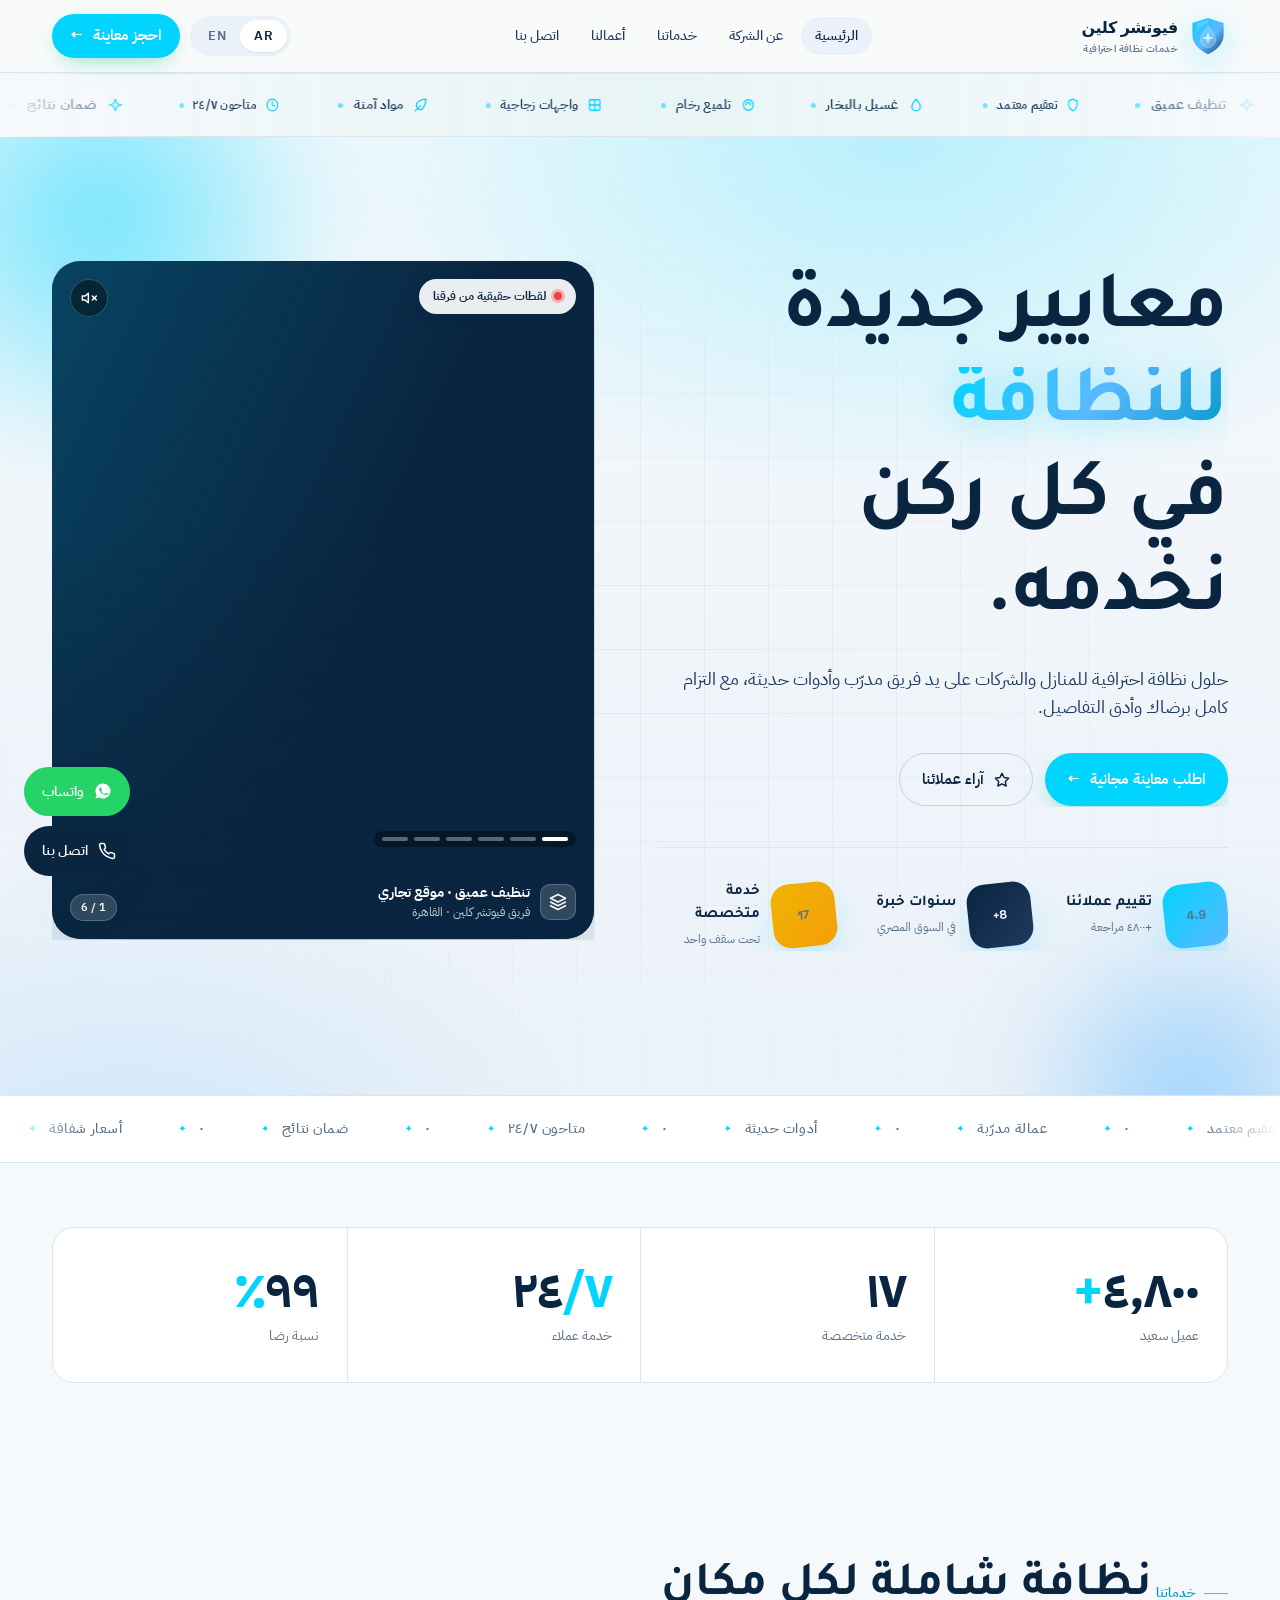
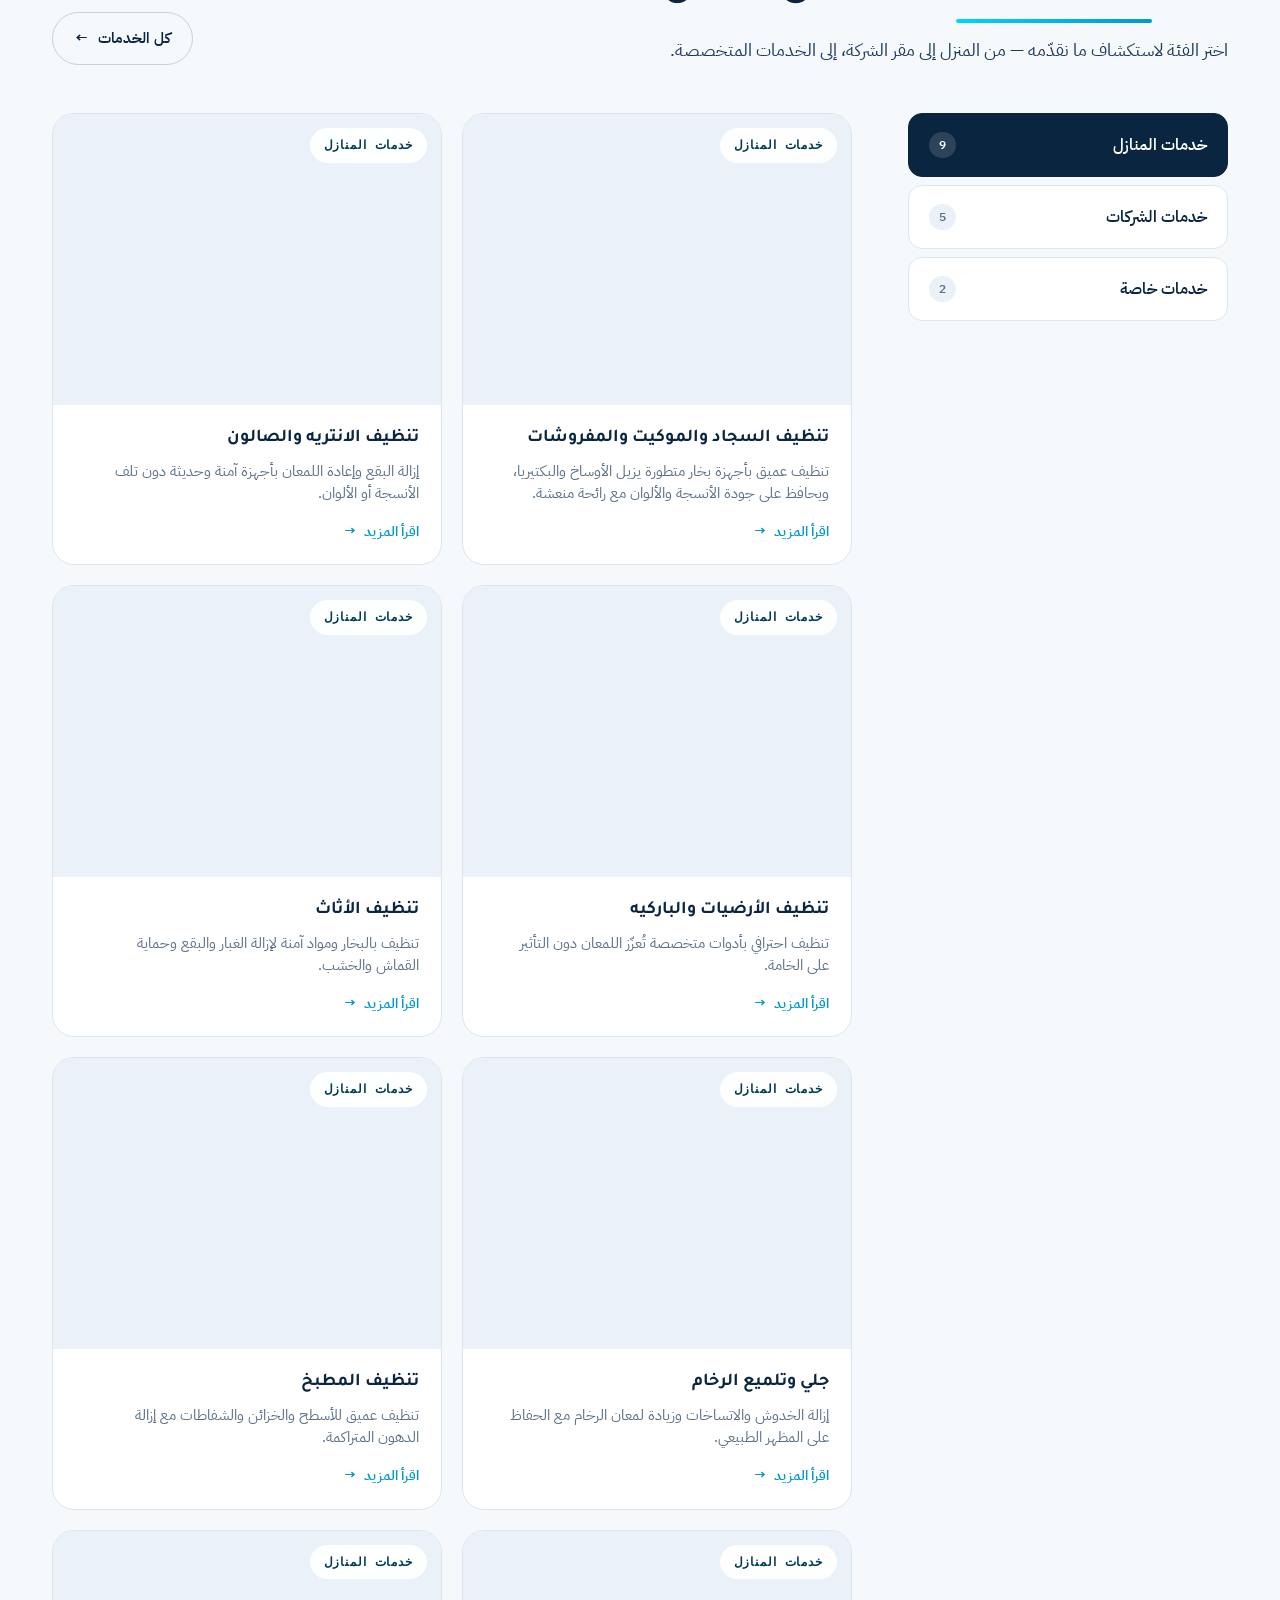
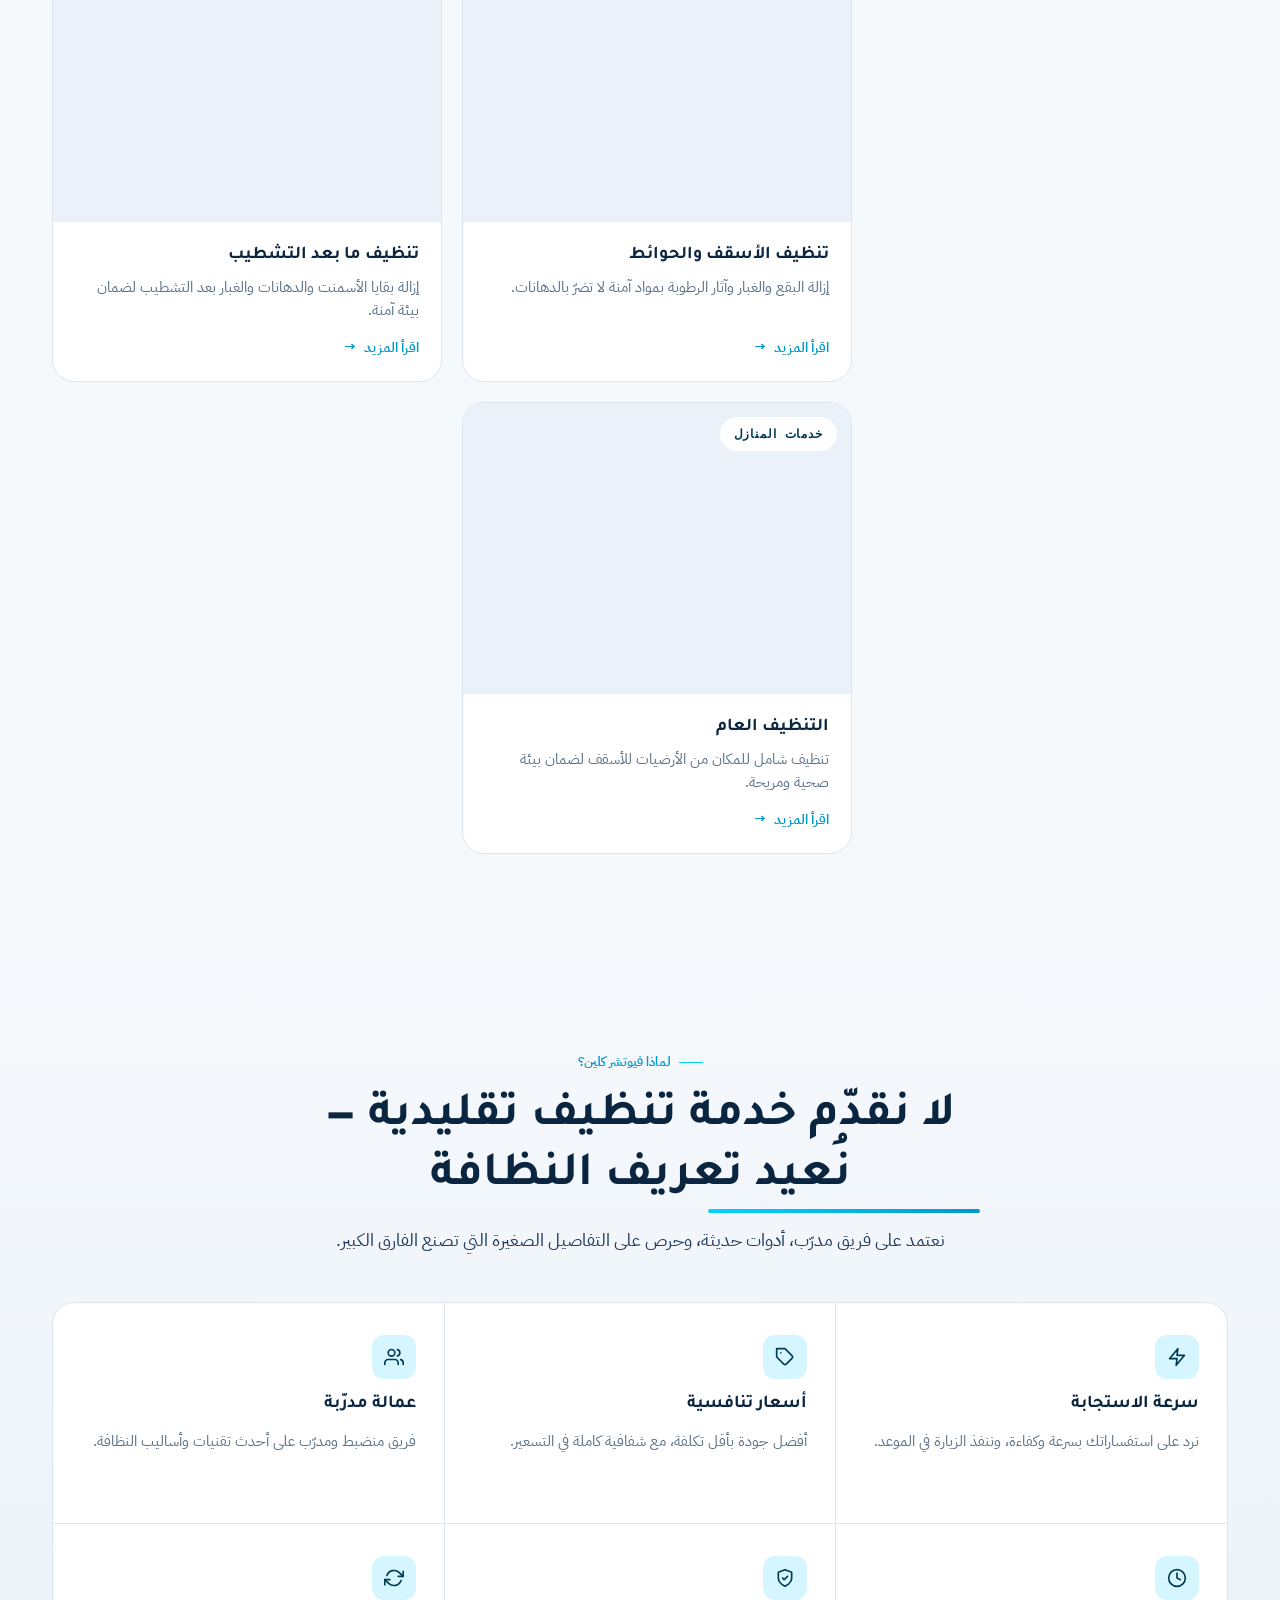
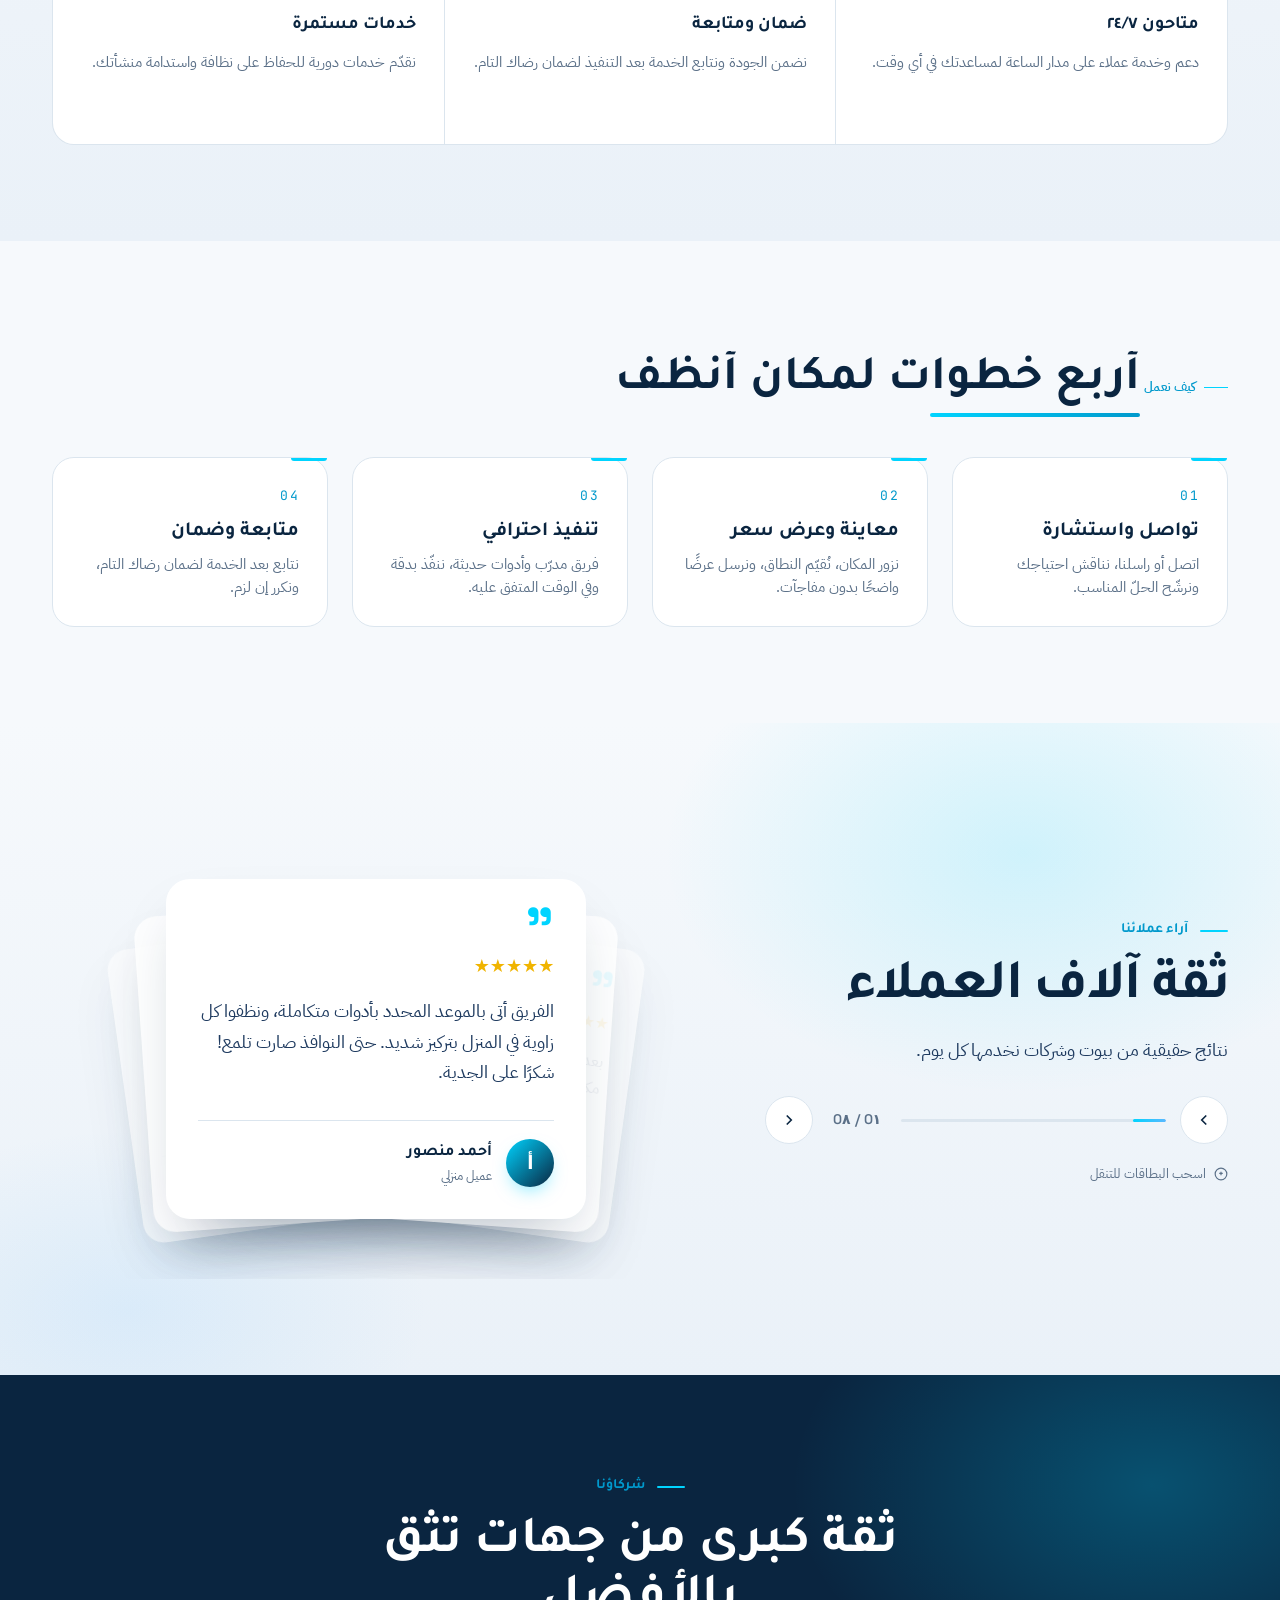
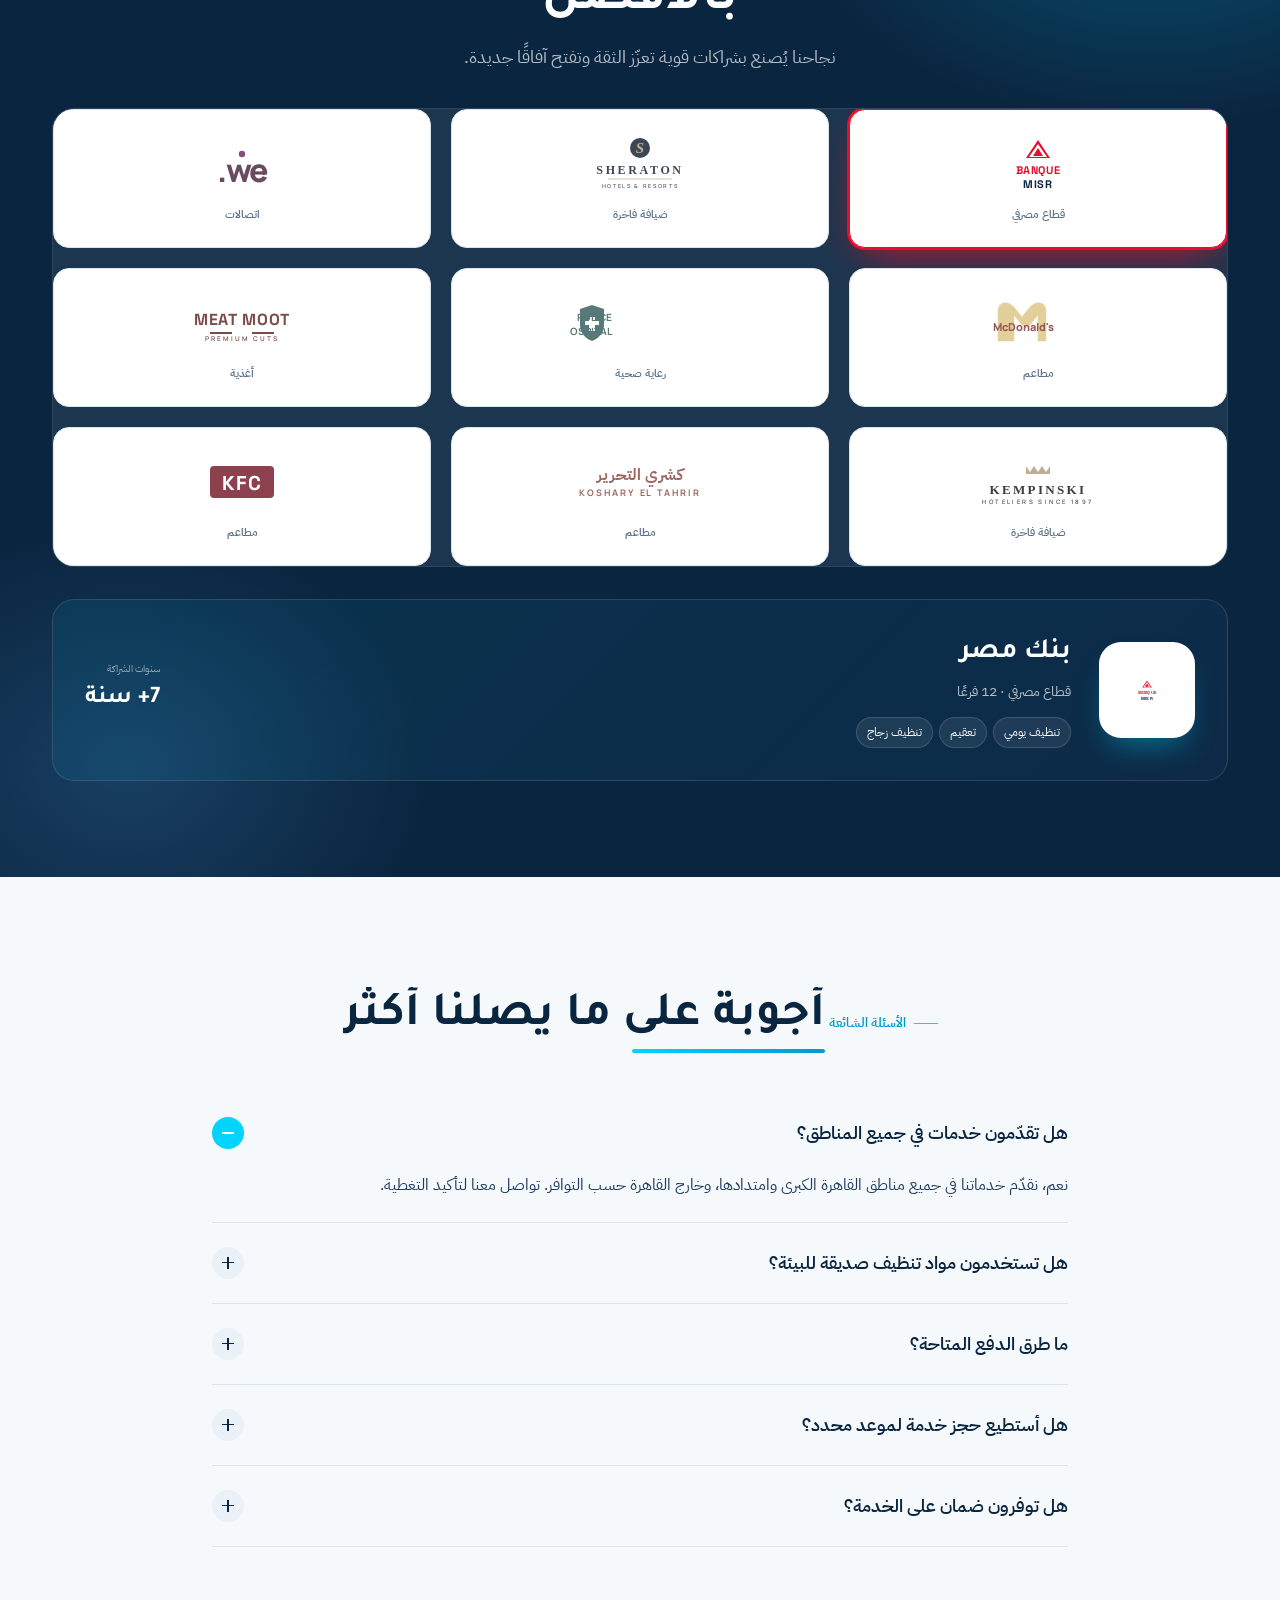
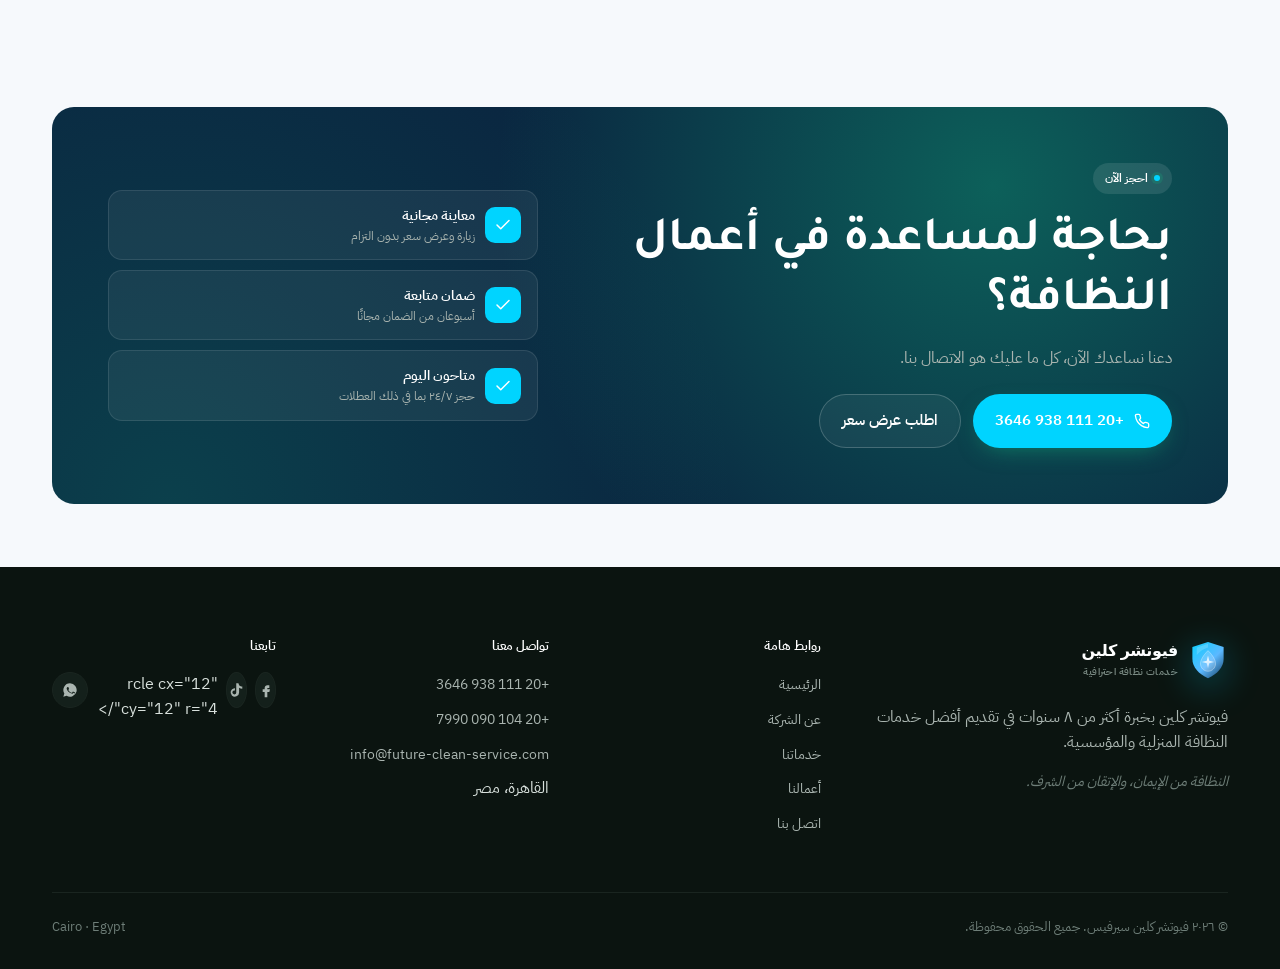
==== commit c8f0a082: "new website" ====
--- a/index.html
+++ b/index.html
@@ -6,15 +6,20 @@
 <title>Future Clean Service — فيوتشر كلين سيرفيس</title>
 <link rel="preconnect" href="https://fonts.googleapis.com">
 <link rel="preconnect" href="https://fonts.gstatic.com" crossorigin>
-<link href="https://fonts.googleapis.com/css2?family=Inter:wght@400;500;600;700;800&family=IBM+Plex+Sans+Arabic:wght@400;500;600;700&family=JetBrains+Mono:wght@400;500&display=swap" rel="stylesheet">
+<link href="https://fonts.googleapis.com/css2?family=Space+Grotesk:wght@400;500;600;700&family=Manrope:wght@400;500;600;700;800&family=IBM+Plex+Sans+Arabic:wght@400;500;600;700&family=Tajawal:wght@400;500;700;800&family=JetBrains+Mono:wght@400;500&display=swap" rel="stylesheet">
 <link rel="stylesheet" href="assets/styles.css">
+  <link rel="stylesheet" href="assets/3d.css">
+  <link rel="stylesheet" href="assets/hero3d.css">
+  <link rel="stylesheet" href="assets/sections.css">
 <link rel="stylesheet" href="assets/home.css">
 <link rel="stylesheet" href="assets/animations.css">
+<link rel="stylesheet" href="assets/hero-showcase.css">
 <link rel="stylesheet" href="assets/mobile-fixes.css">
 </head>
 <body>
 <script src="assets/i18n.js"></script>
-<script src="assets/components.js"></script>
+<script src="assets/partner-logos.js"></script>
+  <script src="assets/components.js"></script>
 <script src="assets/animations.js"></script>
 
 <main id="main"></main>
@@ -28,49 +33,104 @@
 
 const main = document.getElementById("main");
 
-/* ---------- HERO ---------- */
+/* ---------- HERO (3D rebuild) ---------- */
+const heroBubbles = Array.from({length: 18}, (_, i) => {
+  const size = 8 + Math.random() * 36;
+  const left = Math.random() * 100;
+  const dx = (Math.random() - 0.5) * 80;
+  const dur = 14 + Math.random() * 18;
+  const delay = -Math.random() * 30;
+  return `<span class="bubble" style="left:${left}%; width:${size}px; height:${size}px; --dx:${dx}px; animation-duration:${dur}s; animation-delay:${delay}s;"></span>`;
+}).join("");
+
 const heroHTML = `
-<section class="hero">
-  <div class="container">
-    <div class="hero-grid">
-      <div class="hero-copy" data-anim="up">
-        <span class="tag dot" data-anim="fade" data-delay="100">${t("hero.eyebrow")}</span>
-        <h1 data-anim="up" data-delay="150">${ar
-          ? `نُعيد تعريف معنى <em>النظافة</em> في كل مكان نخدمه.`
-          : `Redefining what <em>clean</em> feels like — everywhere we serve.`}</h1>
-        <p class="lead" data-anim="up" data-delay="280">${t("hero.sub")}</p>
+<section class="hero3d">
+  <div class="hero3d-bg"></div>
+  <div class="hero3d-grid"></div>
+  <div class="orb3d cyan" style="width:520px;height:520px;top:-180px;${ar?'left':'right'}:-160px"></div>
+  <div class="orb3d navy" style="width:380px;height:380px;bottom:-120px;${ar?'right':'left'}:-100px;animation-delay:-6s"></div>
+  <div class="bubble-field">${heroBubbles}</div>
+
+  <div class="container hero3d-inner">
+    <div class="hero3d-grid-cols">
+      <div class="hero3d-copy" data-anim="up">
+        <h1 class="hero3d-title" data-anim="up" data-delay="150">
+          ${ar
+            ? `معايير جديدة <span class="glow-cyan">للنظافة</span><br>في كل ركن نخدمه.`
+            : `A new standard of <span class="glow-cyan">clean</span><br>for every space we serve.`}
+        </h1>
+        <p class="lead" data-anim="up" data-delay="280" style="max-width:560px">${t("hero.sub")}</p>
         <div class="hero-actions" data-anim="up" data-delay="380">
           <a class="btn btn-accent shine" href="contact.html">${t("hero.ctaPrimary")} <span class="arrow">→</span></a>
-          <a class="btn btn-ghost" href="services.html">${t("hero.ctaSecondary")}</a>
-        </div>
-        <div class="hero-stats" data-stagger="100" data-delay="500">
-          <div class="hero-stat"><span class="v">${t("hero.stat1")}</span><span class="l">${ar ? "ثقة بُنيت على النتائج" : "Trust built on results"}</span></div>
-          <div class="hero-stat"><span class="v">${t("hero.stat2")}</span><span class="l">${ar ? "في السوق المصري" : "in the Egyptian market"}</span></div>
-          <div class="hero-stat"><span class="v">${t("hero.stat3")}</span><span class="l">${ar ? "للمنازل والشركات" : "homes & businesses"}</span></div>
-        </div>
-      </div>
-      <div class="hero-visual" data-anim="zoom" data-delay="200">
-        <img src="${window.FC.imgUrl("slider/who_we_are.jpg")}" alt="${ar ? "فريق فيوتشر كلين أثناء العمل" : "Future Clean team at work"}" onerror="this.style.display='none'; this.parentElement.classList.add('ph');">
-        <div class="hero-badge drift"><span class="dot"></span><span class="text">${ar ? "متاحون الآن" : "Available now"} · 24/7</span></div>
-        <div class="hero-card-floater floaty">
-          <div class="avatars">
-            <img src="${window.FC.imgUrl("testimonials/user1.jpg")}" alt="" onerror="this.style.background='#0f766e'; this.removeAttribute('src');">
-            <img src="${window.FC.imgUrl("testimonials/user2.jpg")}" alt="" onerror="this.style.background='#10b981'; this.removeAttribute('src');">
-            <img src="${window.FC.imgUrl("testimonials/user7.jpg")}" alt="" onerror="this.style.background='#34d399'; this.removeAttribute('src');">
+          <a class="btn btn-ghost" href="#testimonials">
+            <svg width="16" height="16" viewBox="0 0 24 24" fill="none" stroke="currentColor" stroke-width="2.2" stroke-linecap="round" stroke-linejoin="round"><polygon points="12 2 15.09 8.26 22 9.27 17 14.14 18.18 21.02 12 17.77 5.82 21.02 7 14.14 2 9.27 8.91 8.26 12 2"/></svg>
+            ${ar ? "آراء عملائنا" : "Real reviews"}
+          </a>
+        </div>
+        <div class="hero3d-stats" data-stagger="100" data-delay="500">
+          <div class="hero3d-stat"><span class="num-badge">4.9</span>
+            <div><strong>${ar ? "تقييم عملائنا" : "Customer rating"}</strong><span>${ar ? "+٤٨٠٠ مراجعة" : "4,800+ reviews"}</span></div>
           </div>
-          <div class="text">
-            <strong>${ar ? "+٤٨٠٠ عميل" : "4,800+ clients"}</strong>
-            ${ar ? "قيّمونا ٤٫٩ من ٥" : "rated us 4.9 / 5"}
+          <div class="hero3d-stat"><span class="num-badge" style="background:linear-gradient(135deg,#0A2540,#1e3a5f);color:#fff">8+</span>
+            <div><strong>${ar ? "سنوات خبرة" : "Years of expertise"}</strong><span>${ar ? "في السوق المصري" : "in the Egyptian market"}</span></div>
           </div>
-        </div>
-      </div>
-    </div>
-  </div>
-  <div class="hero-marquee" aria-hidden="true">
+          <div class="hero3d-stat"><span class="num-badge" style="background:linear-gradient(135deg,#F0B400,#F59E0B)">17</span>
+            <div><strong>${ar ? "خدمة متخصصة" : "Specialized services"}</strong><span>${ar ? "تحت سقف واحد" : "under one roof"}</span></div>
+          </div>
+        </div>
+      </div>
+
+      <div class="hero3d-stage" data-anim="zoom" data-delay="200">
+        <div class="hero-showcase" id="heroShowcase">
+          <div class="hs-stage">
+            <video class="hs-video active" data-i="0" src="assets/media/real/clean-real-1.mp4" muted playsinline preload="metadata" autoplay loop></video>
+            <video class="hs-video" data-i="1" src="assets/media/real/clean-real-2.mp4" muted playsinline preload="metadata" loop></video>
+            <video class="hs-video" data-i="2" src="assets/media/real/clean-real-3.mp4" muted playsinline preload="metadata" loop></video>
+            <video class="hs-video" data-i="3" src="assets/media/real/clean-real-4.mp4" muted playsinline preload="metadata" loop></video>
+            <video class="hs-video" data-i="4" src="assets/media/real/clean-real-5.mp4" muted playsinline preload="metadata" loop></video>
+            <video class="hs-video" data-i="5" src="assets/media/real/clean-real-6.mp4" muted playsinline preload="metadata" loop></video>
+          </div>
+
+          <span class="hs-tag">
+            <span class="pulse"></span>
+            <span>${ar ? "لقطات حقيقية من فرقنا" : "Real footage from our crews"}</span>
+          </span>
+
+          <button class="hs-mute" id="hsMute" aria-label="${ar ? 'كتم الصوت' : 'Toggle sound'}">
+            <svg id="hsMuteIcon" width="16" height="16" viewBox="0 0 24 24" fill="none" stroke="currentColor" stroke-width="2.2" stroke-linecap="round" stroke-linejoin="round"><polygon points="11 5 6 9 2 9 2 15 6 15 11 19 11 5"/><line x1="23" y1="9" x2="17" y2="15"/><line x1="17" y1="9" x2="23" y2="15"/></svg>
+          </button>
+
+          <div class="hs-dots" id="hsDots">
+            <button class="hs-dot active" data-i="0" style="--dur:6s"></button>
+            <button class="hs-dot" data-i="1" style="--dur:6s"></button>
+            <button class="hs-dot" data-i="2" style="--dur:6s"></button>
+            <button class="hs-dot" data-i="3" style="--dur:6s"></button>
+            <button class="hs-dot" data-i="4" style="--dur:6s"></button>
+            <button class="hs-dot" data-i="5" style="--dur:6s"></button>
+          </div>
+
+          <div class="hs-caption">
+            <div class="who">
+              <div class="ico">
+                <svg width="18" height="18" viewBox="0 0 24 24" fill="none" stroke="#fff" stroke-width="2" stroke-linecap="round" stroke-linejoin="round"><path d="M12 2L2 7l10 5 10-5-10-5z"/><polyline points="2 17 12 22 22 17"/><polyline points="2 12 12 17 22 12"/></svg>
+              </div>
+              <div class="meta">
+                <strong id="hsTitle">${ar ? "تنظيف عميق · موقع تجاري" : "Deep clean · Commercial site"}</strong>
+                <span id="hsSubtitle">${ar ? "فريق فيوتشر كلين · القاهرة" : "Future Clean crew · Cairo"}</span>
+              </div>
+            </div>
+            <span class="duration" id="hsCount">1 / 6</span>
+          </div>
+        </div>
+      </div>
+    </div>
+  </div>
+
+  <div class="hero-marquee">
     <div class="marquee-track">
-      ${[...Array(2)].map(() => (ar
-        ? `<span>تعقيم معتمد</span><span>عمالة مدرّبة</span><span>أدوات حديثة</span><span>متاحون ٢٤/٧</span><span>ضمان نتائج</span><span>أسعار شفافة</span><span>مواد آمنة</span><span>متابعة بعد الخدمة</span>`
-        : `<span>Certified disinfection</span><span>Trained staff</span><span>Modern tools</span><span>Available 24/7</span><span>Results guaranteed</span><span>Transparent pricing</span><span>Safe products</span><span>Post-service follow-up</span>`
+      ${[...Array(3)].map(() => (ar
+        ? `<span>تعقيم معتمد</span><span>·</span><span>عمالة مدرّبة</span><span>·</span><span>أدوات حديثة</span><span>·</span><span>متاحون ٢٤/٧</span><span>·</span><span>ضمان نتائج</span><span>·</span><span>أسعار شفافة</span><span>·</span><span>مواد آمنة</span><span>·</span><span>متابعة بعد الخدمة</span><span>·</span>`
+        : `<span>Certified disinfection</span><span>·</span><span>Trained staff</span><span>·</span><span>Modern tools</span><span>·</span><span>Available 24/7</span><span>·</span><span>Results guaranteed</span><span>·</span><span>Transparent pricing</span><span>·</span><span>Eco-friendly</span><span>·</span><span>Post-service follow-up</span><span>·</span>`
       )).join("")}
     </div>
   </div>
@@ -185,107 +245,87 @@
   </div>
 </section>`;
 
-/* ---------- TESTIMONIALS ---------- */
+/* ---------- TESTIMONIALS — 3D card stack ---------- */
 const tItems = t("testimonials.items");
+const tColors = ["#00D4FF,#0A2540","#5BB8FF,#0099CC","#F0B400,#F59E0B","#00D4FF,#5BB8FF","#0A2540,#1e3a5f","#0099CC,#00D4FF","#5BB8FF,#0A2540","#F0B400,#5BB8FF"];
 const testimonialsHTML = `
-<section class="section" style="background:var(--bg-soft)">
-  <div class="container">
-    <div style="display:flex; justify-content:space-between; align-items:end; gap:24px; flex-wrap:wrap; margin-bottom:36px;" data-anim="up">
-      <div style="max-width:580px">
-        <span class="eyebrow">${t("testimonials.eyebrow")}</span>
-        <h2 class="title-underline" data-anim="up" data-delay="100" style="margin-top:14px">${t("testimonials.title")}</h2>
-        <p class="lead" data-anim="up" data-delay="200" style="margin-top:14px">${t("testimonials.sub")}</p>
-      </div>
-    </div>
-    <div class="t-carousel">
-      <div class="t-track" id="tTrack">
-        ${tItems.map((it, i) => `
-          <article class="t-card">
-            <div class="stars">${"★".repeat(it.stars)}${"☆".repeat(5 - it.stars)}</div>
-            <p class="body">"${it.body}"</p>
-            <div class="who">
-              <img src="${window.FC.imgUrl(`testimonials/user${(i % 8) + 1}.jpg`)}" alt="" onerror="this.style.background='var(--accent-soft)'; this.removeAttribute('src');">
+<section class="section t3d-section" id="testimonials">
+  <div class="container">
+    <div class="t3d-shell">
+      <div data-anim="left">
+        <span class="section-mark">${t("testimonials.eyebrow")}</span>
+        <h2 style="margin-top:18px; font-size:clamp(34px,4.4vw,56px); line-height:1.05; letter-spacing:-0.025em">${t("testimonials.title")}</h2>
+        <p class="lead" style="margin-top:18px; max-width:440px">${t("testimonials.sub")}</p>
+        <div class="t3d-controls" data-anim="up" data-delay="200">
+          <button class="t3d-btn" id="t3dPrev" aria-label="${ar?'السابق':'previous'}"><svg class="flip-rtl" width="18" height="18" viewBox="0 0 24 24" fill="none" stroke="currentColor" stroke-width="2.2"><polyline points="15 18 9 12 15 6"/></svg></button>
+          <div class="t3d-progress" style="--pp:14%"></div>
+          <span class="t3d-counter" id="t3dCounter">${ar?'٠١':'01'} / ${tItems.length.toString().padStart(2,'0')}</span>
+          <button class="t3d-btn" id="t3dNext" aria-label="${ar?'التالي':'next'}"><svg class="flip-rtl" width="18" height="18" viewBox="0 0 24 24" fill="none" stroke="currentColor" stroke-width="2.2"><polyline points="9 18 15 12 9 6"/></svg></button>
+        </div>
+        <div style="margin-top:20px; font-size:13px; color:var(--ink-3); display:flex; align-items:center; gap:8px">
+          <svg width="14" height="14" viewBox="0 0 24 24" fill="none" stroke="currentColor" stroke-width="2"><path d="M9 11h6M12 8v6"/><circle cx="12" cy="12" r="10"/></svg>
+          ${ar?'اسحب البطاقات للتنقل':'Drag cards to explore'}
+        </div>
+      </div>
+
+      <div class="t3d-stage" id="t3dStage" data-anim="zoom">
+        ${tItems.map((it, i) => {
+          const grad = tColors[i % tColors.length];
+          const initial = (it.name || "").trim().charAt(0) || "•";
+          return `
+          <article class="t3d-card" data-i="${i}">
+            <div class="t3d-quote">"</div>
+            <div class="t3d-stars">${"★".repeat(it.stars)}${'<span style="color:#dbe5ee">'+("★".repeat(5-it.stars))+"</span>"}</div>
+            <p class="t3d-body">${it.body}</p>
+            <div class="t3d-who">
+              <div class="t3d-avatar" style="background:linear-gradient(135deg, ${grad})">${initial}</div>
               <div>
-                <div class="n">${it.name}</div>
-                <div class="r">${it.role}</div>
+                <div class="name">${it.name}</div>
+                <div class="role">${it.role}</div>
               </div>
             </div>
-          </article>
-        `).join("")}
-      </div>
-      <div class="t-controls">
-        <div class="t-dots" id="tDots"></div>
-        <div class="t-arrows">
-          <button class="t-arrow" id="tPrev" aria-label="prev"><svg width="16" height="16" viewBox="0 0 24 24" fill="none" stroke="currentColor" stroke-width="2"><polyline points="15 18 9 12 15 6"/></svg></button>
-          <button class="t-arrow" id="tNext" aria-label="next"><svg width="16" height="16" viewBox="0 0 24 24" fill="none" stroke="currentColor" stroke-width="2"><polyline points="9 18 15 12 9 6"/></svg></button>
-        </div>
-      </div>
-    </div>
-  </div>
-</section>`;
-
-/* ---------- PARTNERS (interactive showcase) ---------- */
+          </article>`;
+        }).join("")}
+      </div>
+    </div>
+  </div>
+</section>`;
+
+/* ---------- PARTNERS (SVG crests) ---------- */
 const partnerCards = t("partners.cards");
-const pDetail = t("partners.detail");
-const pStats = t("partners.stats");
 const partnersHTML = `
-<section class="section" style="background:linear-gradient(180deg, var(--bg) 0%, var(--bg-soft) 100%);">
-  <div class="container">
-    <div style="display:flex; justify-content:space-between; align-items:end; flex-wrap:wrap; gap:24px; margin-bottom:36px;" data-anim="up">
-      <div style="max-width:560px">
-        <span class="eyebrow">${t("partners.eyebrow")}</span>
-        <h2 class="title-underline" data-anim="up" data-delay="100" style="margin-top:14px">${t("partners.title")}</h2>
-        <p class="lead" data-anim="up" data-delay="200" style="margin-top:14px">${t("partners.sub")}</p>
-      </div>
-    </div>
-
-    <div class="p-showcase" data-anim="up">
-      <div class="p-stage" id="pStage" style="--p-bg:${partnerCards[0].color}">
-        <div class="p-bg"></div>
-        <div class="p-stage-inner">
-          <div style="display:flex; align-items:start; justify-content:space-between; gap:12px;">
-            <div class="p-mark" id="pMark">${partnerCards[0].name.slice(0,2)}</div>
-            <span class="p-meta" id="pMeta">${pDetail.since} ${partnerCards[0].since}</span>
-          </div>
-          <div>
-            <div class="p-name" id="pName">${partnerCards[0].name}</div>
-            <div style="margin-top:10px; color:rgba(255,255,255,.78); font-size:14px;" id="pSector">${partnerCards[0].sector}</div>
-            <div class="p-services" id="pServices" style="margin-top:18px">
-              ${partnerCards[0].services.map(s => `<span class="chip">${s}</span>`).join("")}
-            </div>
-          </div>
-          <div class="p-stat-row">
-            <div><div class="label">${pStats.years}</div><div class="value" id="pYears">${(new Date()).getFullYear() - parseInt(partnerCards[0].since,10)}+</div></div>
-            <div><div class="label">${pStats.coverage}</div><div class="value" id="pScope">${partnerCards[0].scope}</div></div>
-          </div>
-        </div>
-      </div>
-
-      <div class="p-side">
-        <div class="p-side-head">
-          <span class="p-counter"><span id="pIdx">${ar ? "١" : "1"}</span> / ${ar ? "٩" : "9"}</span>
-          <span style="font-size:13px; color:var(--ink-3)">${ar ? "اضغط على شعار" : "Click any partner"}</span>
-        </div>
-        <div class="p-grid" id="pGrid">
-          ${partnerCards.map((c, i) => `
-            <button class="p-cell ${i===0?"active playing":""}" data-i="${i}" style="--pc-color:${c.color}">
-              <div class="pc-mark">${c.name.slice(0,1)}</div>
-              <div class="pc-name">${c.name}</div>
-              <div class="pc-sector">${c.sector}</div>
-            </button>
-          `).join("")}
-        </div>
-        <div class="p-controls">
-          <div class="p-btn-row">
-            <button class="p-btn" id="pPrev" aria-label="prev"><svg class="flip-rtl" width="16" height="16" viewBox="0 0 24 24" fill="none" stroke="currentColor" stroke-width="2"><polyline points="15 18 9 12 15 6"/></svg></button>
-            <button class="p-btn" id="pPlay" aria-label="play/pause"><svg id="pPlayIcon" width="16" height="16" viewBox="0 0 24 24" fill="currentColor"><rect x="6" y="5" width="4" height="14"/><rect x="14" y="5" width="4" height="14"/></svg></button>
-            <button class="p-btn" id="pNext" aria-label="next"><svg class="flip-rtl" width="16" height="16" viewBox="0 0 24 24" fill="none" stroke="currentColor" stroke-width="2"><polyline points="9 18 15 12 9 6"/></svg></button>
-          </div>
-          <a href="contact.html" style="font-weight:600; color:var(--accent-2)">${t("partners.ctaTitle")} <span class="arrow">→</span></a>
-        </div>
-        <div class="p-cta">
-          <div class="icon"><svg width="18" height="18" viewBox="0 0 24 24" fill="none" stroke="currentColor" stroke-width="2" stroke-linecap="round" stroke-linejoin="round"><path d="M22 11.08V12a10 10 0 1 1-5.93-9.14"/><polyline points="22 4 12 14.01 9 11.01"/></svg></div>
-          <div><strong>${t("partners.ctaTitle")}</strong>${t("partners.ctaSub")}</div>
+<section class="section partners-v2">
+  <div class="container">
+    <div style="text-align:center; max-width:680px; margin:0 auto 12px;" data-anim="up">
+      <span class="section-mark" style="justify-content:center">${t("partners.eyebrow")}</span>
+      <h2 style="margin-top:18px; font-size:clamp(32px,4.2vw,52px); line-height:1.1">${t("partners.title")}</h2>
+      <p class="lead" style="margin-top:14px">${t("partners.sub")}</p>
+    </div>
+
+    <div class="partner-grid logos" data-stagger="60">
+      ${partnerCards.map((c, i) => {
+        const logo = window.FC.partnerLogoFor(i);
+        return `
+        <button class="partner-logo-cell ${i===0?'active':''}" data-i="${i}" style="--pc:${(logo&&logo.color)||c.color}">
+          <div class="logo-wrap">${logo ? logo.svg : ''}</div>
+          <div class="meta">${c.sector}</div>
+        </button>`;
+      }).join("")}
+    </div>
+
+    <div class="partner-spotlight" id="pSpotlight" style="--ps:${partnerCards[0].color}" data-anim="up">
+      <div class="crest-big" id="pSpotCrest" style="background:#fff; padding:14px;">${(window.FC.partnerLogoFor(0)||{svg:''}).svg}</div>
+      <div>
+        <div class="ps-name" id="pSpotName">${partnerCards[0].name}</div>
+        <div class="ps-sector" id="pSpotSector">${partnerCards[0].sector} · ${partnerCards[0].scope}</div>
+        <div class="ps-chips" id="pSpotChips">
+          ${partnerCards[0].services.map(s => `<span>${s}</span>`).join("")}
+        </div>
+      </div>
+      <div class="ps-stats">
+        <div>
+          <div class="label">${ar ? "سنوات الشراكة" : "Partnership"}</div>
+          <div class="value" id="pSpotYears">${(new Date()).getFullYear() - parseInt(partnerCards[0].since,10)}+ ${ar ? "سنة" : "yrs"}</div>
         </div>
       </div>
     </div>
@@ -324,7 +364,7 @@
         <h2 style="margin:18px 0 14px">${t("bookCta.title")}</h2>
         <p>${t("bookCta.sub")}</p>
         <div class="row" style="margin-top:24px">
-          <a class="btn btn-accent" href="tel:+201100618568"><svg width="16" height="16" viewBox="0 0 24 24" fill="none" stroke="currentColor" stroke-width="2" stroke-linecap="round" stroke-linejoin="round"><path d="M22 16.92v3a2 2 0 0 1-2.18 2 19.79 19.79 0 0 1-8.63-3.07 19.5 19.5 0 0 1-6-6 19.79 19.79 0 0 1-3.07-8.67A2 2 0 0 1 4.11 2h3a2 2 0 0 1 2 1.72c.13.96.36 1.9.69 2.81a2 2 0 0 1-.45 2.11L8.09 9.91a16 16 0 0 0 6 6l1.27-1.27a2 2 0 0 1 2.11-.45c.91.33 1.85.56 2.81.69A2 2 0 0 1 22 16.92z"/></svg> +20 110 061 8568</a>
+          <a class="btn btn-accent" href="tel:+201119383646"><svg width="16" height="16" viewBox="0 0 24 24" fill="none" stroke="currentColor" stroke-width="2" stroke-linecap="round" stroke-linejoin="round"><path d="M22 16.92v3a2 2 0 0 1-2.18 2 19.79 19.79 0 0 1-8.63-3.07 19.5 19.5 0 0 1-6-6 19.79 19.79 0 0 1-3.07-8.67A2 2 0 0 1 4.11 2h3a2 2 0 0 1 2 1.72c.13.96.36 1.9.69 2.81a2 2 0 0 1-.45 2.11L8.09 9.91a16 16 0 0 0 6 6l1.27-1.27a2 2 0 0 1 2.11-.45c.91.33 1.85.56 2.81.69A2 2 0 0 1 22 16.92z"/></svg> +20 111 938 3646</a>
           <a class="btn btn-ghost" href="contact.html">${t("bookCta.secondary")}</a>
         </div>
       </div>
@@ -349,6 +389,140 @@
 main.innerHTML = heroHTML + countersHTML + servicesHTML + whyHTML + processHTML + testimonialsHTML + partnersHTML + faqHTML + ctaHTML;
 
 window.FC.mountChrome("home");
+
+// ---------- 3D testimonial stack interaction ----------
+(function(){
+  const stage = document.getElementById('t3dStage'); if(!stage) return;
+  const cards = Array.from(stage.querySelectorAll('.t3d-card'));
+  const counter = document.getElementById('t3dCounter');
+  const progress = stage.parentElement.querySelector('.t3d-progress');
+  let active = 0;
+  function arrange() {
+    cards.forEach((c, i) => {
+      const offset = (i - active + cards.length) % cards.length;
+      c.classList.remove('pos-0','pos-1','pos-2','pos-3','pos-4','hidden');
+      if (offset === 0) c.classList.add('pos-0');
+      else if (offset === 1) c.classList.add('pos-1');
+      else if (offset === 2) c.classList.add('pos-2');
+      else if (offset === cards.length - 1) c.classList.add('pos-3');
+      else if (offset === cards.length - 2) c.classList.add('pos-4');
+      else c.classList.add('hidden');
+    });
+    const pad = (n) => (window.FC.lang==='ar' ? String(n).split('').map(d=>'٠١٢٣٤٥٦٧٨٩'[+d]||d).join('') : String(n)).padStart(2,'0');
+    if (counter) counter.textContent = pad(active+1) + ' / ' + pad(cards.length);
+    if (progress) progress.style.setProperty('--pp', ((active+1)/cards.length*100)+'%');
+  }
+  arrange();
+  document.getElementById('t3dPrev').addEventListener('click', ()=>{ active=(active-1+cards.length)%cards.length; arrange(); });
+  document.getElementById('t3dNext').addEventListener('click', ()=>{ active=(active+1)%cards.length; arrange(); });
+  // Drag
+  let dx=0, dragging=false, sx=0;
+  cards.forEach(c => {
+    c.addEventListener('mousedown', e=>{ if(!c.classList.contains('pos-0')) return; dragging=true; sx=e.clientX; });
+    c.addEventListener('touchstart', e=>{ if(!c.classList.contains('pos-0')) return; dragging=true; sx=e.touches[0].clientX; }, {passive:true});
+  });
+  window.addEventListener('mousemove', e=>{ if(!dragging) return; dx = e.clientX-sx; });
+  window.addEventListener('touchmove', e=>{ if(!dragging) return; dx = e.touches[0].clientX-sx; }, {passive:true});
+  function endDrag(){
+    if (!dragging) return;
+    dragging=false;
+    const rtl = document.documentElement.dir==='rtl';
+    if (Math.abs(dx) > 60) {
+      const dir = (dx>0 ? -1 : 1) * (rtl?-1:1);
+      active = (active + dir + cards.length) % cards.length;
+      arrange();
+    }
+    dx=0;
+  }
+  window.addEventListener('mouseup', endDrag);
+  window.addEventListener('touchend', endDrag);
+  // Auto-rotate every 6s
+  setInterval(()=>{ if(!dragging) { active=(active+1)%cards.length; arrange(); } }, 6500);
+})();
+
+// ---------- Partner grid interaction ----------
+(function(){
+  const cells = document.querySelectorAll('.partner-logo-cell'); if(!cells.length) return;
+  const data = window.FC.i18n[window.FC.lang].partners.cards;
+  const ar = window.FC.lang==='ar';
+  cells.forEach(cell => {
+    cell.addEventListener('click', ()=>{
+      cells.forEach(c=>c.classList.remove('active'));
+      cell.classList.add('active');
+      const i = +cell.dataset.i;
+      const c = data[i];
+      const logo = window.FC.partnerLogoFor(i);
+      const sp = document.getElementById('pSpotlight');
+      if (sp) sp.style.setProperty('--ps', (logo&&logo.color)||c.color);
+      const crest = document.getElementById('pSpotCrest');
+      if (crest) crest.innerHTML = logo ? logo.svg : '';
+      const nm = document.getElementById('pSpotName'); if (nm) nm.textContent = c.name;
+      const sc = document.getElementById('pSpotSector'); if (sc) sc.textContent = c.sector + ' · ' + c.scope;
+      const ch = document.getElementById('pSpotChips'); if (ch) ch.innerHTML = c.services.map(s=>`<span>${s}</span>`).join('');
+      const yr = document.getElementById('pSpotYears'); if (yr) yr.textContent = ((new Date()).getFullYear() - parseInt(c.since,10)) + '+ ' + (ar?'سنة':'yrs');
+    });
+  });
+})();
+
+// ---------- Hero video showcase ----------
+(function(){
+  const stage = document.getElementById('heroShowcase');
+  if (!stage) return;
+  const videos = stage.querySelectorAll('.hs-video');
+  const dots = stage.querySelectorAll('.hs-dot');
+  const titleEl = document.getElementById('hsTitle');
+  const subEl = document.getElementById('hsSubtitle');
+  const countEl = document.getElementById('hsCount');
+  const muteBtn = document.getElementById('hsMute');
+  const muteIcon = document.getElementById('hsMuteIcon');
+  const ar = window.FC.lang === 'ar';
+  const captions = ar ? [
+    {t: 'تنظيف عميق · موقع تجاري', s: 'فريق فيوتشر كلين · القاهرة'},
+    {t: 'تعقيم وتطهير · مساحة مكتبية', s: 'فريق فيوتشر كلين · القاهرة'},
+    {t: 'تنظيف شامل · بعد التشطيب', s: 'فريق فيوتشر كلين · القاهرة'},
+    {t: 'تنظيف واجهات زجاجية · ارتفاعات', s: 'فريق فيوتشر كلين · القاهرة'},
+    {t: 'تلميع رخام · خدمة فاخرة', s: 'فريق فيوتشر كلين · القاهرة'},
+    {t: 'فرش وأنتريهات · غسيل بالبخار', s: 'فريق فيوتشر كلين · القاهرة'},
+  ] : [
+    {t: 'Deep clean · Commercial site', s: 'Future Clean crew · Cairo'},
+    {t: 'Disinfection · Office space', s: 'Future Clean crew · Cairo'},
+    {t: 'Post-construction clean', s: 'Future Clean crew · Cairo'},
+    {t: 'Glass facade · High-rise rope access', s: 'Future Clean crew · Cairo'},
+    {t: 'Marble polishing · Premium service', s: 'Future Clean crew · Cairo'},
+    {t: 'Upholstery · Steam wash', s: 'Future Clean crew · Cairo'},
+  ];
+  let idx = 0;
+  const arDigits = (n) => ar ? String(n).replace(/\d/g,d=>'٠١٢٣٤٥٦٧٨٩'[+d]) : String(n);
+  const swap = (next) => {
+    if (next === idx) return;
+    videos.forEach(v => v.classList.remove('active'));
+    dots.forEach(d => d.classList.remove('active'));
+    videos[next].classList.add('active');
+    videos[next].currentTime = 0;
+    videos[next].play().catch(()=>{});
+    dots[next].classList.add('active');
+    titleEl.textContent = captions[next].t;
+    subEl.textContent = captions[next].s;
+    countEl.textContent = arDigits(next+1) + ' / ' + arDigits(videos.length);
+    idx = next;
+  };
+  // Autoplay first
+  videos[0].play().catch(()=>{});
+  dots.forEach(d => d.addEventListener('click', () => { swap(+d.dataset.i); resetTimer(); }));
+  let timer = null;
+  const resetTimer = () => { clearInterval(timer); timer = setInterval(() => swap((idx+1)%videos.length), 6000); };
+  resetTimer();
+  // Mute toggle
+  let muted = true;
+  const muteSvg = '<polygon points="11 5 6 9 2 9 2 15 6 15 11 19 11 5"/><line x1="23" y1="9" x2="17" y2="15"/><line x1="17" y1="9" x2="23" y2="15"/>';
+  const soundSvg = '<polygon points="11 5 6 9 2 9 2 15 6 15 11 19 11 5"/><path d="M19.07 4.93a10 10 0 0 1 0 14.14M15.54 8.46a5 5 0 0 1 0 7.07"/>';
+  muteBtn.addEventListener('click', () => {
+    muted = !muted;
+    videos.forEach(v => v.muted = muted);
+    muteIcon.innerHTML = muted ? muteSvg : soundSvg;
+  });
+})();
+
 
 /* ----- service tabs ----- */
 document.querySelectorAll(".tabs button").forEach(btn => {
@@ -364,33 +538,6 @@
   });
 });
 
-/* ----- testimonials carousel ----- */
-const track = document.getElementById("tTrack");
-const dotsWrap = document.getElementById("tDots");
-const tCount = tItems.length;
-const perView = window.innerWidth <= 640 ? 1 : (window.innerWidth <= 980 ? 2 : 3);
-const pages = Math.max(1, Math.ceil(tCount / perView));
-let cur = 0;
-const renderDots = () => {
-  dotsWrap.innerHTML = "";
-  for (let i = 0; i < pages; i++) {
-    const d = document.createElement("button");
-    d.className = "t-dot" + (i === cur ? " active" : "");
-    d.addEventListener("click", () => goTo(i));
-    dotsWrap.appendChild(d);
-  }
-};
-const goTo = (i) => {
-  cur = (i + pages) % pages;
-  const w = track.clientWidth + 20;
-  track.scrollTo({ left: (lang === "ar" ? -1 : 1) * cur * w, behavior: "smooth" });
-  renderDots();
-};
-document.getElementById("tNext").addEventListener("click", () => goTo(cur + 1));
-document.getElementById("tPrev").addEventListener("click", () => goTo(cur - 1));
-renderDots();
-setInterval(() => goTo(cur + 1), 8000);
-
 /* ----- accordion ----- */
 document.querySelectorAll("#faq .accordion-trigger").forEach(btn => {
   btn.addEventListener("click", () => {
@@ -411,65 +558,7 @@
 window.FC.observeReveal();
 window.FC.boot();
 
-/* ----- partners showcase logic ----- */
-const pStage = document.getElementById("pStage");
-const pNameEl = document.getElementById("pName");
-const pSectorEl = document.getElementById("pSector");
-const pMetaEl = document.getElementById("pMeta");
-const pMarkEl = document.getElementById("pMark");
-const pServicesEl = document.getElementById("pServices");
-const pYearsEl = document.getElementById("pYears");
-const pScopeEl = document.getElementById("pScope");
-const pIdxEl = document.getElementById("pIdx");
-const pPlayIcon = document.getElementById("pPlayIcon");
-const arDigits = ["٠","١","٢","٣","٤","٥","٦","٧","٨","٩"];
-const fmtNum = (n) => ar ? String(n).replace(/\d/g, d => arDigits[d]) : String(n);
-let pCur = 0, pPlaying = true, pTimer = null;
-const pCells = [...document.querySelectorAll(".p-cell")];
-const swapPartner = (i) => {
-  pCur = (i + partnerCards.length) % partnerCards.length;
-  const c = partnerCards[pCur];
-  pCells.forEach(x => x.classList.remove("active", "playing"));
-  pCells[pCur].classList.add("active");
-  // animate stage content out, then in
-  const inner = pStage.querySelector(".p-stage-inner");
-  inner.style.transition = "opacity .3s, transform .3s";
-  inner.style.opacity = "0";
-  inner.style.transform = "translateY(10px)";
-  setTimeout(() => {
-    pStage.style.setProperty("--p-bg", c.color);
-    pNameEl.textContent = c.name;
-    pSectorEl.textContent = c.sector;
-    pMetaEl.textContent = `${pDetail.since} ${c.since}`;
-    pMarkEl.textContent = c.name.slice(0, 2);
-    pServicesEl.innerHTML = c.services.map(s => `<span class="chip">${s}</span>`).join("");
-    pYearsEl.textContent = ((new Date()).getFullYear() - parseInt(c.since, 10)) + "+";
-    pScopeEl.textContent = c.scope;
-    pIdxEl.textContent = fmtNum(pCur + 1);
-    inner.style.opacity = "1";
-    inner.style.transform = "translateY(0)";
-    if (pPlaying) {
-      requestAnimationFrame(() => pCells[pCur].classList.add("playing"));
-    }
-  }, 280);
-};
-const startTimer = () => {
-  clearInterval(pTimer);
-  if (!pPlaying) return;
-  pTimer = setInterval(() => swapPartner(pCur + 1), 4500);
-};
-pCells.forEach(c => c.addEventListener("click", () => { swapPartner(parseInt(c.dataset.i, 10)); startTimer(); }));
-document.getElementById("pNext").addEventListener("click", () => { swapPartner(pCur + 1); startTimer(); });
-document.getElementById("pPrev").addEventListener("click", () => { swapPartner(pCur - 1); startTimer(); });
-document.getElementById("pPlay").addEventListener("click", () => {
-  pPlaying = !pPlaying;
-  pPlayIcon.innerHTML = pPlaying
-    ? `<rect x="6" y="5" width="4" height="14"/><rect x="14" y="5" width="4" height="14"/>`
-    : `<polygon points="6 4 20 12 6 20 6 4"/>`;
-  if (pPlaying) { pCells[pCur].classList.add("playing"); startTimer(); }
-  else { pCells.forEach(c => c.classList.remove("playing")); clearInterval(pTimer); }
-});
-startTimer();
+
 </script>
 </body>
 </html>
--- a/assets/styles.css
+++ b/assets/styles.css
@@ -1,30 +1,147 @@
+/* ---- Intro splash (first-visit "trick") ---- */
+.fx-ribbon {
+  position: relative;
+  height: 64px;
+  overflow: hidden;
+  perspective: 800px;
+  background: linear-gradient(90deg, transparent, rgba(16,185,129,.06), transparent);
+  border-block: 1px solid var(--line);
+  -webkit-mask-image: linear-gradient(90deg, transparent, #000 12%, #000 88%, transparent);
+          mask-image: linear-gradient(90deg, transparent, #000 12%, #000 88%, transparent);
+}
+.fx-ribbon-track {
+  display: flex; gap: 56px; align-items: center;
+  height: 100%; width: max-content;
+  animation: fx-marquee 42s linear infinite;
+  transform-style: preserve-3d;
+  white-space: nowrap;
+  padding-inline: 32px;
+}
+html[dir="rtl"] .fx-ribbon-track { animation-direction: reverse; }
+@keyframes fx-marquee {
+  from { transform: translateX(0); }
+  to   { transform: translateX(-50%); }
+}
+.fx-ribbon-track .chip {
+  display: inline-flex; align-items: center; gap: 10px;
+  font-size: 13px; font-weight: 600; letter-spacing: .02em;
+  color: var(--ink-2);
+  transform: rotateY(-10deg) translateZ(0);
+  transition: transform .4s, color .4s;
+}
+.fx-ribbon-track .chip:nth-child(even) { transform: rotateY(10deg); }
+.fx-ribbon-track .chip:hover { color: var(--accent); transform: rotateY(0) scale(1.05); }
+.fx-ribbon-track .chip svg { color: var(--accent); }
+.fx-ribbon-track .dot {
+  width: 5px; height: 5px; border-radius: 50%;
+  background: var(--accent); opacity: .55;
+}
+
+.fx-intro {
+  position: fixed; inset: 0;
+  z-index: 9999;
+  background: radial-gradient(ellipse at center, #0d3b32 0%, #052017 80%);
+  display: grid; place-items: center;
+  overflow: hidden;
+  pointer-events: all;
+  opacity: 1;
+  transition: opacity .7s ease;
+}
+.fx-intro.done { opacity: 0; pointer-events: none; }
+.fx-intro-veil {
+  position: absolute; inset: 0;
+  background: linear-gradient(180deg, transparent 50%, #fff 50%);
+  transform: translateY(0);
+  transition: transform 1.1s cubic-bezier(.7,.05,.2,1);
+}
+.fx-intro.play .fx-intro-veil { transform: translateY(-100%); }
+.fx-intro-bubbles {
+  position: absolute; inset: 0;
+  pointer-events: none;
+}
+.fx-intro-bubbles span {
+  position: absolute;
+  bottom: -30px;
+  left: var(--x, 50%);
+  width: 14px; height: 14px;
+  border-radius: 50%;
+  background: radial-gradient(circle at 30% 30%, rgba(255,255,255,.95), rgba(16,185,129,.4));
+  box-shadow: 0 0 14px rgba(16,185,129,.5);
+  transform: scale(var(--s,1));
+  animation: fx-bubble 1.6s ease-out var(--d, 0s) forwards;
+  opacity: 0;
+}
+@keyframes fx-bubble {
+  0%   { transform: translateY(0)     scale(var(--s,1)); opacity: 0; }
+  20%  { opacity: 1; }
+  100% { transform: translateY(-110vh) scale(calc(var(--s,1) * 1.4)); opacity: 0; }
+}
+.fx-intro-mark {
+  position: relative; z-index: 2;
+  display: grid; place-items: center; gap: 14px;
+  transform: scale(.85);
+  animation: fx-mark-in 1s cubic-bezier(.2,.7,.2,1.1) .15s forwards;
+  opacity: 0;
+}
+@keyframes fx-mark-in {
+  to { transform: scale(1); opacity: 1; }
+}
+.fx-intro-mark svg {
+  filter: drop-shadow(0 14px 32px rgba(16,185,129,.45));
+  animation: fx-mark-pulse 1.4s ease-in-out infinite;
+}
+@keyframes fx-mark-pulse {
+  50% { transform: translateY(-4px) rotate(-3deg); }
+}
+.fx-intro-label {
+  font-size: 16px;
+  letter-spacing: .04em;
+  color: rgba(255,255,255,.92);
+  font-weight: 600;
+  animation: fx-label 2s ease-in-out infinite;
+}
+@keyframes fx-label {
+  0%,100% { opacity: .55; }
+  50% { opacity: 1; }
+}
+@media (prefers-reduced-motion: reduce) {
+  .fx-intro, .fx-ribbon-track { display: none !important; }
+}
+
 /* =========================================================
    Future Clean Service — shared styles
    ========================================================= */
 :root {
-  --bg: #fafbfa;
+  /* New brand: deep ocean navy + electric cyan */
+  --bg: #f6f9fc;
   --bg-elev: #ffffff;
-  --bg-soft: #f1f5f3;
-  --ink: #0b1410;
-  --ink-2: #2a3631;
-  --ink-3: #5b6a64;
-  --ink-4: #8a9590;
-  --line: #e3e8e5;
-  --line-2: #d3dad6;
-  --accent: #10b981;
-  --accent-2: #059669;
-  --accent-soft: #d1fae5;
-  --accent-ink: #064e3b;
-  --warn: #f59e0b;
+  --bg-soft: #eaf1f8;
+  --ink: #0A2540;            /* deep ocean — primary brand dark */
+  --ink-2: #1e3a5f;
+  --ink-3: #5b7088;
+  --ink-4: #92a3b6;
+  --line: #dbe5ee;
+  --line-2: #c2d1de;
+  --accent: #00D4FF;         /* electric cyan — primary brand accent */
+  --accent-2: #0099CC;
+  --accent-3: #5BB8FF;
+  --accent-soft: #d6f6ff;
+  --accent-ink: #003b52;
+  --gold: #F0B400;           /* premium accent for stars / awards */
+  --warn: #F59E0B;
   --radius: 14px;
   --radius-lg: 22px;
+  --radius-xl: 32px;
   --radius-pill: 999px;
-  --shadow-sm: 0 1px 2px rgba(11,20,16,.04), 0 1px 1px rgba(11,20,16,.03);
-  --shadow: 0 1px 2px rgba(11,20,16,.04), 0 8px 24px -8px rgba(11,20,16,.08);
-  --shadow-lg: 0 20px 60px -20px rgba(11,20,16,.18);
+  --shadow-sm: 0 1px 2px rgba(10,37,64,.05), 0 1px 1px rgba(10,37,64,.03);
+  --shadow: 0 1px 2px rgba(10,37,64,.04), 0 12px 28px -10px rgba(10,37,64,.12);
+  --shadow-lg: 0 24px 70px -22px rgba(10,37,64,.28);
+  --shadow-cyan: 0 16px 40px -14px rgba(0,212,255,.55);
   --container: 1240px;
-  --font-en: "Inter", "Manrope", system-ui, -apple-system, Segoe UI, sans-serif;
+  --font-en: "Manrope", "Inter", system-ui, -apple-system, Segoe UI, sans-serif;
+  --font-display: "Space Grotesk", "Manrope", system-ui, sans-serif;
   --font-ar: "IBM Plex Sans Arabic", "Cairo", system-ui, sans-serif;
+  --font-ar-display: "Tajawal", "IBM Plex Sans Arabic", system-ui, sans-serif;
   --font-mono: "JetBrains Mono", ui-monospace, monospace;
 }
 
@@ -44,6 +161,10 @@
 
 html[lang="ar"] body { font-family: var(--font-ar); }
 
+/* Display font for headings */
+h1, h2, h3 { font-family: var(--font-display); }
+html[lang="ar"] h1, html[lang="ar"] h2, html[lang="ar"] h3 { font-family: var(--font-ar-display); }
+
 img { max-width: 100%; display: block; }
 a { color: inherit; text-decoration: none; }
 button { font-family: inherit; cursor: pointer; border: none; background: none; color: inherit; }
@@ -138,22 +259,26 @@
 }
 .brand { display: inline-flex; align-items: center; gap: 10px; font-weight: 700; letter-spacing: -0.01em; }
 .brand-mark {
-  width: 34px; height: 34px;
-  border-radius: 10px;
-  background: linear-gradient(135deg, var(--accent), var(--accent-2));
+  width: 40px; height: 40px;
   display: grid; place-items: center;
-  color: #fff;
   position: relative;
-  overflow: hidden;
-}
-.brand-mark::after {
-  content: "";
-  position: absolute; inset: 0;
-  background: radial-gradient(circle at 30% 20%, rgba(255,255,255,.45), transparent 60%);
-}
-.brand-mark svg { width: 18px; height: 18px; position: relative; z-index: 1; }
-.brand-text { font-size: 16px; }
-.brand-text small { display: block; font-size: 11px; color: var(--ink-3); font-weight: 500; letter-spacing: 0; }
+  filter: drop-shadow(0 8px 18px rgba(0,212,255,.35));
+  transform: translateZ(0);
+  transition: transform .4s cubic-bezier(.2,.8,.2,1);
+}
+.brand:hover .brand-mark { transform: rotateY(20deg) rotateX(-8deg) scale(1.04); }
+.brand-mark img, .brand-mark svg { width: 100%; height: 100%; object-fit: contain; }
+.brand-text { font-size: 16px; font-family: var(--font-display); font-weight: 700; letter-spacing: -0.02em; }
+.brand-text small {
+  display: block;
+  font-size: 10px;
+  color: var(--ink-3);
+  font-weight: 600;
+  letter-spacing: 0.18em;
+  text-transform: uppercase;
+  font-family: var(--font-en);
+}
+html[lang="ar"] .brand-text small { letter-spacing: 0.04em; text-transform: none; font-family: var(--font-ar); }
 
 .nav-links { display: flex; gap: 4px; align-items: center; }
 .nav-links a {
--- a/assets/3d.css
+++ b/assets/3d.css
@@ -0,0 +1,286 @@
+/* =========================================================
+   3D + cinematic effects layer
+   ========================================================= */
+
+/* Global 3D context */
+.scene-3d { perspective: 1400px; perspective-origin: 50% 50%; transform-style: preserve-3d; }
+
+/* Tilt-on-hover card */
+.tilt-3d {
+  transform-style: preserve-3d;
+  transition: transform .5s cubic-bezier(.2,.8,.2,1);
+  will-change: transform;
+}
+.tilt-3d:hover { transform: rotateY(-8deg) rotateX(6deg) translateZ(20px); }
+
+/* Float layers — depth without hover */
+.depth-near { transform: translateZ(40px); }
+.depth-mid  { transform: translateZ(20px); }
+.depth-far  { transform: translateZ(-30px); }
+
+/* Hero 3D stage */
+.hero3d {
+  position: relative;
+  perspective: 1600px;
+  perspective-origin: 50% 40%;
+  isolation: isolate;
+}
+.hero3d-bg {
+  position: absolute; inset: 0;
+  background:
+    radial-gradient(ellipse 80% 60% at 70% 0%, rgba(0,212,255,.25), transparent 60%),
+    radial-gradient(ellipse 60% 50% at 10% 100%, rgba(91,184,255,.18), transparent 60%),
+    linear-gradient(180deg, #f6f9fc 0%, #eaf1f8 100%);
+  z-index: -1;
+}
+.hero3d-grid {
+  position: absolute; inset: 0;
+  background-image:
+    linear-gradient(rgba(10,37,64,.06) 1px, transparent 1px),
+    linear-gradient(90deg, rgba(10,37,64,.06) 1px, transparent 1px);
+  background-size: 64px 64px;
+  mask: radial-gradient(ellipse 70% 60% at 50% 50%, black, transparent 80%);
+  -webkit-mask: radial-gradient(ellipse 70% 60% at 50% 50%, black, transparent 80%);
+  z-index: -1;
+  animation: gridDrift 30s linear infinite;
+}
+@keyframes gridDrift {
+  to { background-position: 64px 64px, 64px 64px; }
+}
+
+/* Floating orb — depth element */
+.orb3d {
+  position: absolute;
+  border-radius: 50%;
+  filter: blur(40px);
+  opacity: .55;
+  z-index: -1;
+  animation: orbFloat 12s ease-in-out infinite;
+  will-change: transform;
+}
+.orb3d.cyan { background: radial-gradient(circle, #00D4FF, transparent 70%); }
+.orb3d.navy { background: radial-gradient(circle, #5BB8FF, transparent 70%); }
+@keyframes orbFloat {
+  0%,100% { transform: translate3d(0, 0, 0) scale(1); }
+  33% { transform: translate3d(30px, -40px, 80px) scale(1.1); }
+  66% { transform: translate3d(-20px, 20px, -40px) scale(.95); }
+}
+
+/* 3D rotating mark / logo */
+.spin3d {
+  transform-style: preserve-3d;
+  animation: spin3d 14s linear infinite;
+}
+@keyframes spin3d {
+  from { transform: rotateY(0); }
+  to { transform: rotateY(360deg); }
+}
+
+/* Card with depth edge */
+.card-3d {
+  position: relative;
+  background: var(--bg-elev);
+  border-radius: var(--radius-lg);
+  border: 1px solid var(--line);
+  transform-style: preserve-3d;
+  transition: transform .4s cubic-bezier(.2,.8,.2,1), box-shadow .4s;
+}
+.card-3d::before {
+  content: "";
+  position: absolute;
+  inset: 8px;
+  border-radius: inherit;
+  background: linear-gradient(135deg, rgba(0,212,255,.0), rgba(0,212,255,.15));
+  opacity: 0;
+  transition: opacity .4s;
+  pointer-events: none;
+}
+.card-3d:hover {
+  transform: translateY(-6px) rotateX(2deg) rotateY(-2deg);
+  box-shadow: 0 30px 60px -20px rgba(10,37,64,.3), var(--shadow-cyan);
+}
+.card-3d:hover::before { opacity: 1; }
+
+/* Glassmorph chip */
+.glass {
+  background: rgba(255,255,255,.65);
+  backdrop-filter: blur(14px) saturate(180%);
+  -webkit-backdrop-filter: blur(14px) saturate(180%);
+  border: 1px solid rgba(255,255,255,.6);
+  box-shadow: 0 8px 32px rgba(10,37,64,.08);
+}
+.glass-dark {
+  background: rgba(10,37,64,.55);
+  backdrop-filter: blur(14px) saturate(150%);
+  -webkit-backdrop-filter: blur(14px) saturate(150%);
+  border: 1px solid rgba(255,255,255,.18);
+  color: #fff;
+}
+
+/* Cyan glow text */
+.glow-cyan {
+  background: linear-gradient(120deg, #00D4FF 0%, #5BB8FF 50%, #0099CC 100%);
+  -webkit-background-clip: text;
+  background-clip: text;
+  color: transparent;
+  filter: drop-shadow(0 0 18px rgba(0,212,255,.35));
+}
+
+/* Animated gradient border */
+.grad-border {
+  position: relative;
+  background: var(--bg-elev);
+  border-radius: var(--radius-lg);
+}
+.grad-border::before {
+  content: "";
+  position: absolute; inset: -1.5px;
+  border-radius: inherit;
+  background: conic-gradient(from var(--ang, 0deg), #00D4FF, #5BB8FF, #0A2540, #00D4FF);
+  z-index: -1;
+  animation: spinAng 6s linear infinite;
+}
+@property --ang { syntax: "<angle>"; initial-value: 0deg; inherits: false; }
+@keyframes spinAng { to { --ang: 360deg; } }
+
+/* Cinematic before/after */
+.before-after {
+  position: relative;
+  border-radius: var(--radius-lg);
+  overflow: hidden;
+  aspect-ratio: 4/5;
+  background: linear-gradient(135deg, #0A2540, #1e3a5f);
+  cursor: ew-resize;
+  user-select: none;
+  box-shadow: var(--shadow-lg);
+  transform: translateZ(0);
+  transition: transform .5s cubic-bezier(.2,.8,.2,1);
+}
+.before-after:hover { transform: scale(1.01); }
+.before-after .ba-frame {
+  position: absolute; inset: 0;
+  display: grid; place-items: center;
+  font-family: var(--font-display);
+  color: #fff;
+  font-weight: 700;
+  letter-spacing: 0.1em;
+  text-transform: uppercase;
+  font-size: 13px;
+}
+.before-after .ba-before {
+  background:
+    repeating-linear-gradient(135deg, rgba(255,255,255,.04) 0 6px, transparent 6px 12px),
+    linear-gradient(135deg, #28384a, #1e3a5f);
+}
+.before-after .ba-after {
+  background: linear-gradient(135deg, #00D4FF, #5BB8FF, #f6f9fc);
+  color: #0A2540;
+  clip-path: inset(0 0 0 var(--reveal, 50%));
+}
+.before-after .ba-handle {
+  position: absolute; top: 0; bottom: 0;
+  inset-inline-start: var(--reveal, 50%);
+  width: 2px;
+  background: #fff;
+  box-shadow: 0 0 20px rgba(0,212,255,.6);
+  transform: translateX(-1px);
+  pointer-events: none;
+}
+.before-after .ba-knob {
+  position: absolute;
+  inset-inline-start: var(--reveal, 50%);
+  top: 50%;
+  width: 44px; height: 44px;
+  margin-left: -22px;
+  margin-top: -22px;
+  border-radius: 50%;
+  background: #fff;
+  display: grid; place-items: center;
+  box-shadow: 0 0 0 4px rgba(0,212,255,.35), 0 16px 30px rgba(10,37,64,.4);
+  pointer-events: none;
+  z-index: 2;
+}
+.before-after .ba-label {
+  position: absolute;
+  bottom: 18px;
+  padding: 6px 14px;
+  border-radius: var(--radius-pill);
+  font-size: 11px;
+  font-weight: 700;
+  letter-spacing: 0.12em;
+  text-transform: uppercase;
+  z-index: 2;
+}
+.before-after .ba-label.before { inset-inline-start: 18px; background: rgba(255,255,255,.15); color: #fff; backdrop-filter: blur(6px); }
+.before-after .ba-label.after  { inset-inline-end: 18px; background: rgba(0,212,255,.95); color: #0A2540; }
+
+/* Particle / bubble field */
+.bubble-field { position: absolute; inset: 0; pointer-events: none; overflow: hidden; z-index: 0; }
+.bubble {
+  position: absolute;
+  bottom: -40px;
+  border-radius: 50%;
+  background: radial-gradient(circle at 35% 30%, rgba(255,255,255,.9), rgba(0,212,255,.3) 50%, transparent 70%);
+  border: 1px solid rgba(255,255,255,.55);
+  animation: rise linear infinite;
+  opacity: 0;
+}
+@keyframes rise {
+  0% { transform: translateY(0) translateX(0) scale(.6); opacity: 0; }
+  10% { opacity: .7; }
+  100% { transform: translateY(-110vh) translateX(var(--dx, 30px)) scale(1); opacity: 0; }
+}
+
+/* Marquee in cyan-on-navy */
+.cyan-strip {
+  background: linear-gradient(90deg, #0A2540, #1e3a5f);
+  color: #fff;
+  position: relative;
+  overflow: hidden;
+}
+.cyan-strip::after {
+  content: "";
+  position: absolute; inset: 0;
+  background: radial-gradient(ellipse 50% 100% at 30% 50%, rgba(0,212,255,.25), transparent 70%);
+  pointer-events: none;
+}
+
+/* Number badge */
+.num-badge {
+  display: inline-flex; align-items: center; justify-content: center;
+  width: 64px; height: 64px;
+  border-radius: 18px;
+  background: linear-gradient(135deg, #00D4FF, #5BB8FF);
+  color: #0A2540;
+  font-family: var(--font-display);
+  font-weight: 700;
+  font-size: 22px;
+  box-shadow: var(--shadow-cyan);
+  transform: rotate(-6deg);
+  transition: transform .3s;
+}
+.num-badge:hover { transform: rotate(0) scale(1.05); }
+
+/* Section headline with side mark */
+.section-mark {
+  display: inline-flex; align-items: center; gap: 12px;
+  font-family: var(--font-display);
+  font-weight: 600;
+  font-size: 13px;
+  letter-spacing: 0.18em;
+  text-transform: uppercase;
+  color: var(--accent-2);
+}
+html[lang="ar"] .section-mark { font-family: var(--font-ar-display); letter-spacing: 0; text-transform: none; font-size: 14px; }
+.section-mark::before {
+  content: "";
+  width: 28px; height: 2px;
+  background: var(--accent);
+  border-radius: 2px;
+}
+
+/* Reduced motion */
+@media (prefers-reduced-motion: reduce) {
+  .spin3d, .orb3d, .grad-border::before, .hero3d-grid, .bubble { animation: none !important; }
+  .tilt-3d:hover, .card-3d:hover { transform: none; }
+}
--- a/assets/hero3d.css
+++ b/assets/hero3d.css
@@ -0,0 +1,148 @@
+/* Hero 3D layout (replaces older .hero rules) */
+.hero3d {
+  position: relative;
+  padding: 80px 0 0;
+  overflow: hidden;
+  isolation: isolate;
+  min-height: 100vh;
+}
+.hero3d-inner { position: relative; z-index: 2; }
+.hero3d-grid-cols {
+  display: grid;
+  grid-template-columns: 1.05fr 1fr;
+  gap: 64px;
+  align-items: center;
+  padding: 32px 0 64px;
+}
+@media (max-width: 980px) { .hero3d-grid-cols { grid-template-columns: 1fr; gap: 40px; padding: 24px 0 48px; } }
+
+.hero3d-title {
+  font-family: var(--font-display);
+  font-size: clamp(40px, 6.4vw, 86px);
+  line-height: 1.02;
+  letter-spacing: -0.035em;
+  font-weight: 700;
+  margin: 18px 0 22px;
+  color: var(--ink);
+  text-wrap: balance;
+}
+html[lang="ar"] .hero3d-title { font-family: var(--font-ar-display); letter-spacing: -0.01em; line-height: 1.15; }
+
+.hero3d-stats {
+  display: grid;
+  grid-template-columns: repeat(3, 1fr);
+  gap: 18px;
+  margin-top: 40px;
+  padding-top: 32px;
+  border-top: 1px solid var(--line);
+}
+.hero3d-stat { display: flex; gap: 12px; align-items: center; }
+.hero3d-stat strong { display: block; font-family: var(--font-display); font-size: 14px; color: var(--ink); }
+.hero3d-stat span { font-size: 12px; color: var(--ink-3); }
+html[lang="ar"] .hero3d-stat strong { font-family: var(--font-ar-display); font-size: 15px; }
+@media (max-width: 640px) {
+  .hero3d-stats { grid-template-columns: 1fr; gap: 14px; padding-top: 24px; margin-top: 28px; }
+  .hero3d-stat .num-badge { width: 48px; height: 48px; font-size: 16px; border-radius: 14px; }
+}
+
+/* Stage with deck of floating cards */
+.hero3d-stage {
+  position: relative;
+  perspective: 1400px;
+  perspective-origin: 50% 50%;
+}
+.hero3d-deck {
+  position: relative;
+  transform-style: preserve-3d;
+  animation: deckFloat 8s ease-in-out infinite alternate;
+}
+@keyframes deckFloat {
+  from { transform: rotateY(-6deg) rotateX(4deg); }
+  to   { transform: rotateY(6deg)  rotateX(-2deg); }
+}
+.hero3d-deck > * { transform-style: preserve-3d; }
+
+.float-card {
+  position: absolute;
+  display: flex; gap: 12px; align-items: center;
+  padding: 14px 18px;
+  border-radius: 16px;
+  z-index: 3;
+  font-size: 13px;
+}
+.float-card .fc-icon {
+  width: 42px; height: 42px;
+  border-radius: 12px;
+  display: grid; place-items: center;
+  flex-shrink: 0;
+}
+.float-card strong { display: block; font-size: 14px; color: var(--ink); font-family: var(--font-display); }
+.float-card span { font-size: 12px; color: var(--ink-3); }
+html[lang="ar"] .float-card strong { font-family: var(--font-ar-display); }
+
+.float-card-a {
+  top: -18px;
+  inset-inline-end: -28px;
+  transform: translateZ(80px) rotate(3deg);
+  animation: floatA 6s ease-in-out infinite alternate;
+}
+.float-card-b {
+  bottom: 24px;
+  inset-inline-start: -36px;
+  transform: translateZ(60px) rotate(-2deg);
+  animation: floatB 7s ease-in-out infinite alternate;
+}
+@keyframes floatA { to { transform: translateZ(80px) translateY(-10px) rotate(2deg); } }
+@keyframes floatB { to { transform: translateZ(60px) translateY(8px) rotate(-3deg); } }
+
+.float-strip {
+  position: absolute;
+  top: 30%;
+  inset-inline-start: -54px;
+  display: inline-flex; align-items: center; gap: 10px;
+  padding: 10px 16px;
+  border-radius: var(--radius-pill);
+  font-size: 12px;
+  font-weight: 600;
+  z-index: 4;
+  transform: translateZ(100px) rotate(-90deg);
+  white-space: nowrap;
+  letter-spacing: 0.08em;
+  text-transform: uppercase;
+}
+html[lang="ar"] .float-strip { letter-spacing: 0; text-transform: none; }
+.float-strip-dot {
+  width: 8px; height: 8px;
+  border-radius: 50%;
+  background: #00D4FF;
+  box-shadow: 0 0 12px #00D4FF;
+  animation: pulseDot 1.6s ease-in-out infinite;
+}
+@keyframes pulseDot { 50% { box-shadow: 0 0 22px #00D4FF; transform: scale(1.3); } }
+
+.avatars3d { display: flex; }
+.avatars3d span {
+  width: 30px; height: 30px;
+  border-radius: 50%;
+  display: grid; place-items: center;
+  color: #fff;
+  font-weight: 700;
+  font-size: 12px;
+  border: 2px solid #fff;
+  margin-inline-start: -8px;
+}
+.avatars3d span:first-child { margin-inline-start: 0; }
+
+@media (max-width: 980px) {
+  .hero3d-deck { animation: none; transform: none; }
+  .float-card-a { top: 8px; inset-inline-end: 0; transform: rotate(2deg); animation: none; }
+  .float-card-b { bottom: 16px; inset-inline-start: 0; transform: rotate(-2deg); animation: none; }
+  .float-strip { display: none; }
+}
+@media (max-width: 520px) {
+  .hero3d { padding-top: 60px; min-height: auto; }
+  .float-card { padding: 10px 12px; font-size: 12px; }
+  .float-card .fc-icon { width: 34px; height: 34px; }
+  .float-card strong { font-size: 12.5px; }
+  .float-card span { font-size: 11px; }
+}
--- a/assets/sections.css
+++ b/assets/sections.css
@@ -0,0 +1,480 @@
+/* =========================================================
+   Testimonials — 3D card stack + draggable
+   ========================================================= */
+.t3d-section {
+  position: relative;
+  background: linear-gradient(180deg, #f6f9fc 0%, #eaf1f8 100%);
+  overflow: hidden;
+}
+.t3d-section::before {
+  content: "";
+  position: absolute; inset: 0;
+  background:
+    radial-gradient(ellipse 600px 400px at 80% 20%, rgba(0,212,255,.15), transparent 60%),
+    radial-gradient(ellipse 500px 300px at 10% 90%, rgba(91,184,255,.12), transparent 60%);
+  pointer-events: none;
+}
+.t3d-shell {
+  display: grid;
+  grid-template-columns: 1fr 1.4fr;
+  gap: 64px;
+  align-items: center;
+  position: relative;
+}
+@media (max-width: 980px) { .t3d-shell { grid-template-columns: 1fr; gap: 32px; } }
+
+.t3d-stage {
+  position: relative;
+  perspective: 1600px;
+  perspective-origin: 50% 50%;
+  height: 460px;
+  display: grid; place-items: center;
+}
+@media (max-width: 520px) { .t3d-stage { height: 400px; } }
+
+.t3d-card {
+  position: absolute;
+  width: min(420px, 92%);
+  background: #fff;
+  border-radius: 24px;
+  padding: 32px;
+  box-shadow: 0 30px 60px -20px rgba(10,37,64,.25);
+  transform-style: preserve-3d;
+  transition: transform .6s cubic-bezier(.2,.8,.2,1), opacity .5s, box-shadow .4s;
+  cursor: grab;
+  user-select: none;
+}
+.t3d-card:active { cursor: grabbing; }
+.t3d-card.pos-0 {
+  transform: translateZ(0) rotate(0deg);
+  z-index: 5;
+  opacity: 1;
+}
+.t3d-card.pos-1 {
+  transform: translate3d(40px, 14px, -120px) rotate(4deg);
+  z-index: 4;
+  opacity: .85;
+}
+.t3d-card.pos-2 {
+  transform: translate3d(80px, 28px, -240px) rotate(8deg);
+  z-index: 3;
+  opacity: .55;
+}
+.t3d-card.pos-3 {
+  transform: translate3d(-40px, 14px, -120px) rotate(-4deg);
+  z-index: 4;
+  opacity: .85;
+}
+.t3d-card.pos-4 {
+  transform: translate3d(-80px, 28px, -240px) rotate(-8deg);
+  z-index: 3;
+  opacity: .55;
+}
+.t3d-card.hidden {
+  transform: translateZ(-360px) rotate(0);
+  opacity: 0;
+  z-index: 1;
+  pointer-events: none;
+}
+
+html[dir="rtl"] .t3d-card.pos-1 { transform: translate3d(-40px, 14px, -120px) rotate(-4deg); }
+html[dir="rtl"] .t3d-card.pos-2 { transform: translate3d(-80px, 28px, -240px) rotate(-8deg); }
+html[dir="rtl"] .t3d-card.pos-3 { transform: translate3d(40px, 14px, -120px) rotate(4deg); }
+html[dir="rtl"] .t3d-card.pos-4 { transform: translate3d(80px, 28px, -240px) rotate(8deg); }
+
+.t3d-quote {
+  font-family: var(--font-display);
+  font-size: 56px;
+  line-height: 0.6;
+  color: #00D4FF;
+  margin-bottom: 8px;
+  font-weight: 700;
+}
+.t3d-stars {
+  display: flex; gap: 3px;
+  color: #F0B400;
+  margin-bottom: 16px;
+  font-size: 18px;
+}
+.t3d-body {
+  font-size: 17px;
+  line-height: 1.55;
+  color: var(--ink-2);
+  margin-bottom: 24px;
+  text-wrap: pretty;
+  min-height: 100px;
+}
+html[lang="ar"] .t3d-body { font-size: 18px; line-height: 1.7; }
+.t3d-who {
+  display: flex; align-items: center; gap: 14px;
+  padding-top: 18px;
+  border-top: 1px solid var(--line);
+}
+.t3d-avatar {
+  width: 48px; height: 48px;
+  border-radius: 50%;
+  display: grid; place-items: center;
+  font-family: var(--font-display);
+  font-weight: 700;
+  font-size: 18px;
+  color: #fff;
+  background: linear-gradient(135deg, #00D4FF, #0A2540);
+  box-shadow: 0 8px 18px -6px rgba(0,212,255,.5);
+  flex-shrink: 0;
+}
+.t3d-who .name { font-family: var(--font-display); font-weight: 700; color: var(--ink); }
+html[lang="ar"] .t3d-who .name { font-family: var(--font-ar-display); }
+.t3d-who .role { font-size: 13px; color: var(--ink-3); }
+
+.t3d-controls {
+  display: flex; align-items: center; gap: 14px;
+  margin-top: 32px;
+}
+.t3d-btn {
+  width: 48px; height: 48px;
+  border-radius: 50%;
+  background: #fff;
+  border: 1px solid var(--line);
+  display: grid; place-items: center;
+  cursor: pointer;
+  transition: all .2s;
+  color: var(--ink);
+}
+.t3d-btn:hover { background: var(--ink); color: #fff; transform: translateY(-2px); border-color: var(--ink); }
+.t3d-progress {
+  flex: 1;
+  height: 3px;
+  background: var(--line);
+  border-radius: 2px;
+  position: relative;
+  overflow: hidden;
+}
+.t3d-progress::after {
+  content: "";
+  position: absolute;
+  inset: 0;
+  background: linear-gradient(90deg, #00D4FF, #5BB8FF);
+  width: var(--pp, 0%);
+  transition: width .4s;
+  border-radius: 2px;
+}
+.t3d-counter {
+  font-family: var(--font-display);
+  font-size: 14px;
+  font-weight: 600;
+  color: var(--ink-3);
+  min-width: 60px;
+  text-align: center;
+}
+
+/* =========================================================
+   Partners — SVG crests, no abbreviations
+   ========================================================= */
+.partners-v2 {
+  background: #0A2540;
+  color: #fff;
+  position: relative;
+  overflow: hidden;
+}
+.partners-v2::before {
+  content: "";
+  position: absolute; inset: 0;
+  background:
+    radial-gradient(ellipse 600px 400px at 90% 10%, rgba(0,212,255,.25), transparent 60%),
+    radial-gradient(ellipse 500px 400px at 10% 90%, rgba(91,184,255,.18), transparent 60%);
+  pointer-events: none;
+}
+.partners-v2 .container { position: relative; z-index: 1; }
+.partners-v2 .eyebrow { color: #00D4FF; }
+.partners-v2 .eyebrow::before { background: #00D4FF; }
+.partners-v2 h2 { color: #fff; }
+.partners-v2 .lead { color: rgba(255,255,255,.7); }
+
+.partner-grid {
+  display: grid;
+  grid-template-columns: repeat(4, 1fr);
+  gap: 1px;
+  background: rgba(255,255,255,.08);
+  border: 1px solid rgba(255,255,255,.08);
+  border-radius: var(--radius-lg);
+  overflow: hidden;
+  margin-top: 48px;
+  perspective: 1200px;
+}
+@media (max-width: 980px) { .partner-grid { grid-template-columns: repeat(3, 1fr); } }
+@media (max-width: 640px) { .partner-grid { grid-template-columns: repeat(2, 1fr); } }
+
+.partner-cell {
+  background: rgba(10,37,64,.6);
+  padding: 36px 28px;
+  display: flex;
+  flex-direction: column;
+  gap: 12px;
+  align-items: flex-start;
+  text-align: start;
+  border: none;
+  cursor: pointer;
+  transition: all .4s cubic-bezier(.2,.8,.2,1);
+  position: relative;
+  overflow: hidden;
+  transform-style: preserve-3d;
+  color: #fff;
+}
+.partner-cell::before {
+  content: "";
+  position: absolute; inset: 0;
+  background: linear-gradient(135deg, var(--pc, #00D4FF) 0%, transparent 80%);
+  opacity: 0;
+  transition: opacity .4s;
+}
+.partner-cell:hover {
+  background: rgba(255,255,255,.04);
+  transform: translateZ(20px) translateY(-4px);
+}
+.partner-cell:hover::before { opacity: 0.18; }
+.partner-cell.active {
+  background: rgba(255,255,255,.08);
+}
+.partner-cell.active::before { opacity: 0.28; }
+
+.partner-crest {
+  width: 56px; height: 56px;
+  border-radius: 14px;
+  background: rgba(255,255,255,.08);
+  border: 1px solid rgba(255,255,255,.18);
+  display: grid; place-items: center;
+  position: relative;
+  z-index: 1;
+  margin-bottom: 8px;
+}
+.partner-crest svg { width: 30px; height: 30px; color: #fff; }
+
+.partner-name {
+  font-family: var(--font-display);
+  font-weight: 700;
+  font-size: 17px;
+  color: #fff;
+  position: relative;
+  z-index: 1;
+  text-wrap: balance;
+  line-height: 1.2;
+}
+html[lang="ar"] .partner-name { font-family: var(--font-ar-display); font-size: 18px; }
+.partner-sector {
+  font-size: 12.5px;
+  color: rgba(255,255,255,.55);
+  position: relative;
+  z-index: 1;
+}
+.partner-since {
+  margin-top: auto;
+  padding-top: 12px;
+  font-family: var(--font-mono);
+  font-size: 11px;
+  letter-spacing: 0.1em;
+  color: rgba(255,255,255,.5);
+  position: relative;
+  z-index: 1;
+}
+html[lang="ar"] .partner-since { font-family: var(--font-ar); letter-spacing: 0; }
+
+/* Featured detail panel below the grid */
+.partner-spotlight {
+  margin-top: 32px;
+  background: linear-gradient(135deg, rgba(0,212,255,.08), rgba(91,184,255,.04));
+  border: 1px solid rgba(255,255,255,.12);
+  border-radius: var(--radius-lg);
+  padding: 32px;
+  display: grid;
+  grid-template-columns: auto 1fr auto;
+  gap: 28px;
+  align-items: center;
+}
+@media (max-width: 820px) { .partner-spotlight { grid-template-columns: 1fr; gap: 18px; } }
+
+.partner-spotlight .crest-big {
+  width: 96px; height: 96px;
+  border-radius: 22px;
+  background: linear-gradient(135deg, var(--ps, #00D4FF), rgba(255,255,255,.1));
+  display: grid; place-items: center;
+  box-shadow: 0 16px 30px -10px rgba(0,212,255,.4);
+}
+.partner-spotlight .crest-big svg { width: 56px; height: 56px; color: #fff; }
+.partner-spotlight .ps-name {
+  font-family: var(--font-display);
+  font-size: 28px;
+  font-weight: 700;
+  margin-bottom: 6px;
+}
+html[lang="ar"] .partner-spotlight .ps-name { font-family: var(--font-ar-display); }
+.partner-spotlight .ps-sector { color: rgba(255,255,255,.7); margin-bottom: 14px; font-size: 14px; }
+.partner-spotlight .ps-chips { display: flex; gap: 6px; flex-wrap: wrap; }
+.partner-spotlight .ps-chips span {
+  font-size: 12px;
+  padding: 5px 10px;
+  border-radius: var(--radius-pill);
+  background: rgba(255,255,255,.08);
+  border: 1px solid rgba(255,255,255,.14);
+}
+.partner-spotlight .ps-stats {
+  display: flex; gap: 28px;
+}
+.partner-spotlight .ps-stats .label {
+  font-family: var(--font-mono);
+  font-size: 10px;
+  letter-spacing: 0.1em;
+  text-transform: uppercase;
+  color: rgba(255,255,255,.55);
+}
+html[lang="ar"] .partner-spotlight .ps-stats .label { font-family: var(--font-ar); letter-spacing: 0; text-transform: none; }
+.partner-spotlight .ps-stats .value {
+  font-family: var(--font-display);
+  font-size: 24px;
+  font-weight: 700;
+  margin-top: 4px;
+}
+html[lang="ar"] .partner-spotlight .ps-stats .value { font-family: var(--font-ar-display); }
+
+/* =========================================================
+   Footer v2 — short, impactful
+   ========================================================= */
+.footer-v2 {
+  background: #0A2540;
+  color: #fff;
+  padding: 80px 0 28px;
+  position: relative;
+  overflow: hidden;
+}
+.footer-v2::before {
+  content: "";
+  position: absolute;
+  top: -200px;
+  inset-inline-end: -200px;
+  width: 500px; height: 500px;
+  border-radius: 50%;
+  background: radial-gradient(circle, rgba(0,212,255,.25), transparent 70%);
+  filter: blur(60px);
+}
+.footer-v2 .container { position: relative; z-index: 1; }
+
+.footer-v2-mark {
+  text-align: center;
+  margin-bottom: 56px;
+}
+.footer-v2-logo {
+  width: 88px; height: 88px;
+  margin: 0 auto 18px;
+  filter: drop-shadow(0 16px 30px rgba(0,212,255,.4));
+  animation: spin3d 16s linear infinite;
+  transform-style: preserve-3d;
+}
+.footer-v2-logo img { width: 100%; height: 100%; }
+.footer-v2-tagline {
+  font-family: var(--font-display);
+  font-size: clamp(28px, 4vw, 48px);
+  font-weight: 700;
+  letter-spacing: -0.02em;
+  text-wrap: balance;
+  max-width: 720px;
+  margin: 0 auto;
+  line-height: 1.15;
+}
+html[lang="ar"] .footer-v2-tagline { font-family: var(--font-ar-display); letter-spacing: 0; }
+.footer-v2-tagline em {
+  font-style: normal;
+  background: linear-gradient(120deg, #00D4FF, #5BB8FF);
+  -webkit-background-clip: text;
+  background-clip: text;
+  color: transparent;
+}
+
+.footer-v2-row {
+  display: flex; align-items: center; justify-content: center;
+  gap: 16px;
+  margin: 36px 0 56px;
+  flex-wrap: wrap;
+}
+.footer-v2-btn {
+  display: inline-flex; align-items: center; gap: 10px;
+  padding: 14px 24px;
+  border-radius: var(--radius-pill);
+  font-family: var(--font-display);
+  font-weight: 600;
+  font-size: 15px;
+  text-decoration: none;
+  transition: all .2s;
+}
+html[lang="ar"] .footer-v2-btn { font-family: var(--font-ar-display); }
+.footer-v2-btn.primary {
+  background: linear-gradient(135deg, #00D4FF, #5BB8FF);
+  color: #0A2540;
+  box-shadow: 0 12px 30px -10px rgba(0,212,255,.6);
+}
+.footer-v2-btn.primary:hover { transform: translateY(-2px); box-shadow: 0 16px 36px -10px rgba(0,212,255,.8); }
+.footer-v2-btn.ghost {
+  background: rgba(255,255,255,.08);
+  color: #fff;
+  border: 1px solid rgba(255,255,255,.18);
+}
+.footer-v2-btn.ghost:hover { background: rgba(255,255,255,.14); }
+
+.footer-v2-info {
+  display: grid;
+  grid-template-columns: repeat(4, 1fr);
+  gap: 32px;
+  padding: 36px 0;
+  border-top: 1px solid rgba(255,255,255,.12);
+  border-bottom: 1px solid rgba(255,255,255,.12);
+  margin-bottom: 24px;
+}
+@media (max-width: 820px) { .footer-v2-info { grid-template-columns: repeat(2, 1fr); gap: 24px; } }
+@media (max-width: 480px) { .footer-v2-info { grid-template-columns: 1fr; } }
+
+.footer-v2-info .col h4 {
+  font-family: var(--font-mono);
+  font-size: 11px;
+  letter-spacing: 0.14em;
+  text-transform: uppercase;
+  color: rgba(255,255,255,.5);
+  margin-bottom: 14px;
+}
+html[lang="ar"] .footer-v2-info .col h4 { font-family: var(--font-ar); letter-spacing: 0; text-transform: none; font-size: 13px; }
+.footer-v2-info .col a, .footer-v2-info .col p {
+  color: rgba(255,255,255,.85);
+  text-decoration: none;
+  display: block;
+  font-size: 14px;
+  margin-bottom: 6px;
+  transition: color .2s;
+}
+.footer-v2-info .col a:hover { color: #00D4FF; }
+
+.footer-v2-bottom {
+  display: flex; justify-content: space-between; align-items: center;
+  padding-top: 24px;
+  flex-wrap: wrap;
+  gap: 14px;
+  font-size: 12.5px;
+  color: rgba(255,255,255,.5);
+}
+.footer-v2-bottom .socials { display: flex; gap: 10px; }
+.footer-v2-bottom .socials a {
+  width: 36px; height: 36px;
+  border-radius: 50%;
+  background: rgba(255,255,255,.08);
+  display: grid; place-items: center;
+  color: #fff;
+  transition: all .2s;
+}
+.footer-v2-bottom .socials a:hover {
+  background: #00D4FF;
+  color: #0A2540;
+  transform: translateY(-2px);
+}
+
+@media (max-width: 520px) {
+  .footer-v2 { padding: 56px 0 24px; }
+  .footer-v2-mark { margin-bottom: 36px; }
+  .footer-v2-row { flex-direction: column; gap: 10px; }
+  .footer-v2-row .footer-v2-btn { width: 100%; justify-content: center; }
+}
--- a/assets/home.css
+++ b/assets/home.css
@@ -4,6 +4,7 @@
   padding: 56px 0 0;
   overflow: hidden;
 }
+
 .hero-grid {
   display: grid;
   grid-template-columns: 1.05fr 0.95fr;
--- a/assets/hero-showcase.css
+++ b/assets/hero-showcase.css
@@ -0,0 +1,300 @@
+/* ===== Hero video showcase (replaces before/after) ===== */
+.hero-showcase {
+  position: relative;
+  width: 100%;
+  aspect-ratio: 4/5;
+  border-radius: 28px;
+  overflow: hidden;
+  background: #0a2540;
+  box-shadow:
+    0 30px 80px -30px rgba(10, 37, 64, 0.5),
+    0 0 0 1px rgba(255, 255, 255, 0.06);
+  transform-style: preserve-3d;
+  perspective: 1400px;
+  isolation: isolate;
+}
+@media (max-width: 980px) { .hero-showcase { aspect-ratio: 4/4.4; } }
+@media (max-width: 520px) { .hero-showcase { aspect-ratio: 4/4.6; border-radius: 22px; } }
+
+.hs-stage {
+  position: absolute;
+  inset: 0;
+  border-radius: inherit;
+  overflow: hidden;
+}
+.hs-stage video {
+  position: absolute;
+  inset: 0;
+  width: 100%;
+  height: 100%;
+  object-fit: cover;
+  opacity: 0;
+  transform: scale(1.04);
+  transition: opacity .9s cubic-bezier(.4,0,.2,1), transform 1.6s cubic-bezier(.2,.7,.2,1);
+  will-change: opacity, transform;
+}
+.hs-stage video.active {
+  opacity: 1;
+  transform: scale(1);
+}
+
+/* dark gradient overlay for text legibility */
+.hs-stage::after {
+  content: "";
+  position: absolute;
+  inset: 0;
+  background:
+    linear-gradient(180deg, rgba(10,37,64,0) 40%, rgba(10,37,64,.55) 78%, rgba(10,37,64,.85) 100%),
+    linear-gradient(115deg, rgba(0,212,255,.18), transparent 55%);
+  pointer-events: none;
+  z-index: 1;
+}
+
+/* live tag — top-start, properly aligned inside container */
+.hs-tag {
+  position: absolute;
+  top: 18px;
+  inset-inline-start: 18px;
+  z-index: 3;
+  display: inline-flex;
+  align-items: center;
+  gap: 8px;
+  padding: 8px 14px;
+  background: rgba(255, 255, 255, 0.92);
+  backdrop-filter: blur(12px);
+  -webkit-backdrop-filter: blur(12px);
+  border-radius: 999px;
+  font-size: 12px;
+  font-weight: 700;
+  color: #0a2540;
+  letter-spacing: 0.04em;
+  text-transform: uppercase;
+  box-shadow: 0 4px 14px -4px rgba(10,37,64,.3);
+}
+html[lang="ar"] .hs-tag { letter-spacing: 0; text-transform: none; font-family: 'IBM Plex Sans Arabic','Tajawal',sans-serif; }
+.hs-tag .pulse {
+  width: 8px;
+  height: 8px;
+  border-radius: 50%;
+  background: #ef4444;
+  position: relative;
+  flex-shrink: 0;
+}
+.hs-tag .pulse::after {
+  content: "";
+  position: absolute;
+  inset: -3px;
+  border-radius: 50%;
+  background: #ef4444;
+  opacity: .35;
+  animation: hsPulse 1.6s ease-out infinite;
+}
+@keyframes hsPulse {
+  0%   { transform: scale(.6); opacity: .55; }
+  100% { transform: scale(1.9); opacity: 0; }
+}
+
+/* progress dots — bottom-start */
+.hs-dots {
+  position: absolute;
+  bottom: 92px;
+  inset-inline-start: 18px;
+  z-index: 3;
+  display: inline-flex;
+  gap: 6px;
+  padding: 6px 8px;
+  background: rgba(0, 0, 0, 0.35);
+  backdrop-filter: blur(8px);
+  border-radius: 999px;
+}
+.hs-dot {
+  width: 26px;
+  height: 4px;
+  border-radius: 2px;
+  background: rgba(255,255,255,.35);
+  border: 0;
+  padding: 0;
+  cursor: pointer;
+  position: relative;
+  overflow: hidden;
+  transition: background .2s;
+}
+.hs-dot::after {
+  content: "";
+  position: absolute;
+  inset: 0;
+  background: #fff;
+  transform: scaleX(0);
+  transform-origin: left;
+}
+html[dir="rtl"] .hs-dot::after { transform-origin: right; }
+.hs-dot.active::after {
+  animation: hsFill var(--dur, 6s) linear forwards;
+}
+@keyframes hsFill { to { transform: scaleX(1); } }
+.hs-dot:hover { background: rgba(255,255,255,.55); }
+
+/* caption block — bottom-start */
+.hs-caption {
+  position: absolute;
+  bottom: 18px;
+  inset-inline-start: 18px;
+  inset-inline-end: 18px;
+  z-index: 3;
+  color: #fff;
+  display: flex;
+  align-items: end;
+  justify-content: space-between;
+  gap: 14px;
+}
+.hs-caption .who {
+  display: flex;
+  align-items: center;
+  gap: 10px;
+}
+.hs-caption .who .ico {
+  width: 36px;
+  height: 36px;
+  border-radius: 10px;
+  background: rgba(255,255,255,.16);
+  border: 1px solid rgba(255,255,255,.2);
+  display: grid;
+  place-items: center;
+  flex-shrink: 0;
+}
+.hs-caption .meta { line-height: 1.25; }
+.hs-caption .meta strong {
+  display: block;
+  font-size: 14px;
+  font-weight: 700;
+}
+.hs-caption .meta span {
+  font-size: 11.5px;
+  color: rgba(255,255,255,.78);
+}
+.hs-caption .duration {
+  font-size: 11px;
+  font-weight: 600;
+  padding: 4px 10px;
+  background: rgba(255,255,255,.16);
+  border: 1px solid rgba(255,255,255,.2);
+  border-radius: 999px;
+  flex-shrink: 0;
+}
+
+/* mute toggle — top-end */
+.hs-mute {
+  position: absolute;
+  top: 18px;
+  inset-inline-end: 18px;
+  z-index: 3;
+  width: 38px;
+  height: 38px;
+  border-radius: 50%;
+  background: rgba(0, 0, 0, 0.4);
+  backdrop-filter: blur(10px);
+  border: 1px solid rgba(255,255,255,.2);
+  color: #fff;
+  cursor: pointer;
+  display: grid;
+  place-items: center;
+  transition: background .2s;
+}
+.hs-mute:hover { background: rgba(0, 0, 0, 0.6); }
+
+@media (max-width: 520px) {
+  .hs-tag { top: 12px; inset-inline-start: 12px; padding: 6px 11px; font-size: 11px; }
+  .hs-mute { top: 12px; inset-inline-end: 12px; width: 34px; height: 34px; }
+  .hs-dots { bottom: 78px; inset-inline-start: 12px; }
+  .hs-caption { bottom: 12px; inset-inline-start: 12px; inset-inline-end: 12px; }
+  .hs-caption .who .ico { width: 32px; height: 32px; }
+  .hs-caption .meta strong { font-size: 13px; }
+  .hs-caption .meta span { font-size: 11px; }
+}
+
+/* ===== Real partner logos (replaces crests) ===== */
+.partner-grid.logos {
+  display: grid;
+  grid-template-columns: repeat(3, 1fr);
+  gap: 16px;
+  margin-top: 36px;
+}
+@media (min-width: 720px) { .partner-grid.logos { grid-template-columns: repeat(3, 1fr); gap: 20px; } }
+@media (min-width: 1024px) { .partner-grid.logos { grid-template-columns: repeat(3, 1fr); } }
+
+.partner-logo-cell {
+  background: #fff;
+  border: 1px solid var(--line, #e5e9ef);
+  border-radius: 16px;
+  padding: 24px 20px;
+  display: flex;
+  flex-direction: column;
+  align-items: center;
+  justify-content: center;
+  gap: 12px;
+  cursor: pointer;
+  position: relative;
+  overflow: hidden;
+  transform: translateZ(0);
+  transition: transform .3s cubic-bezier(.2,.7,.2,1), box-shadow .3s, border-color .3s;
+  min-height: 130px;
+}
+.partner-logo-cell::before {
+  content: "";
+  position: absolute;
+  inset: 0;
+  background: linear-gradient(135deg, var(--pc, #00d4ff), transparent 70%);
+  opacity: 0;
+  transition: opacity .3s;
+  pointer-events: none;
+}
+.partner-logo-cell:hover {
+  transform: translateY(-4px) translateZ(0);
+  box-shadow: 0 16px 40px -16px var(--pc, rgba(10,37,64,.3));
+  border-color: var(--pc, #00d4ff);
+}
+.partner-logo-cell:hover::before { opacity: .07; }
+.partner-logo-cell.active {
+  border-color: var(--pc, #00d4ff);
+  box-shadow: 0 0 0 2px var(--pc, #00d4ff), 0 16px 40px -16px var(--pc, rgba(10,37,64,.3));
+}
+
+.partner-logo-cell .logo-wrap {
+  width: 100%;
+  height: 60px;
+  display: grid;
+  place-items: center;
+  position: relative;
+  z-index: 1;
+}
+.partner-logo-cell .logo-wrap svg {
+  max-width: 100%;
+  max-height: 60px;
+  filter: grayscale(.6);
+  opacity: .85;
+  transition: filter .3s, opacity .3s;
+}
+.partner-logo-cell:hover .logo-wrap svg,
+.partner-logo-cell.active .logo-wrap svg {
+  filter: grayscale(0);
+  opacity: 1;
+}
+.partner-logo-cell .meta {
+  font-size: 11px;
+  color: var(--ink-3, #6b7280);
+  text-align: center;
+  font-weight: 600;
+  letter-spacing: 0.04em;
+  text-transform: uppercase;
+  position: relative;
+  z-index: 1;
+}
+html[lang="ar"] .partner-logo-cell .meta { letter-spacing: 0; text-transform: none; }
+
+@media (max-width: 520px) {
+  .partner-grid.logos { grid-template-columns: repeat(2, 1fr); gap: 10px; margin-top: 24px; }
+  .partner-logo-cell { padding: 18px 14px; min-height: 110px; gap: 8px; }
+  .partner-logo-cell .logo-wrap { height: 48px; }
+  .partner-logo-cell .logo-wrap svg { max-height: 48px; }
+  .partner-logo-cell .meta { font-size: 10px; }
+}
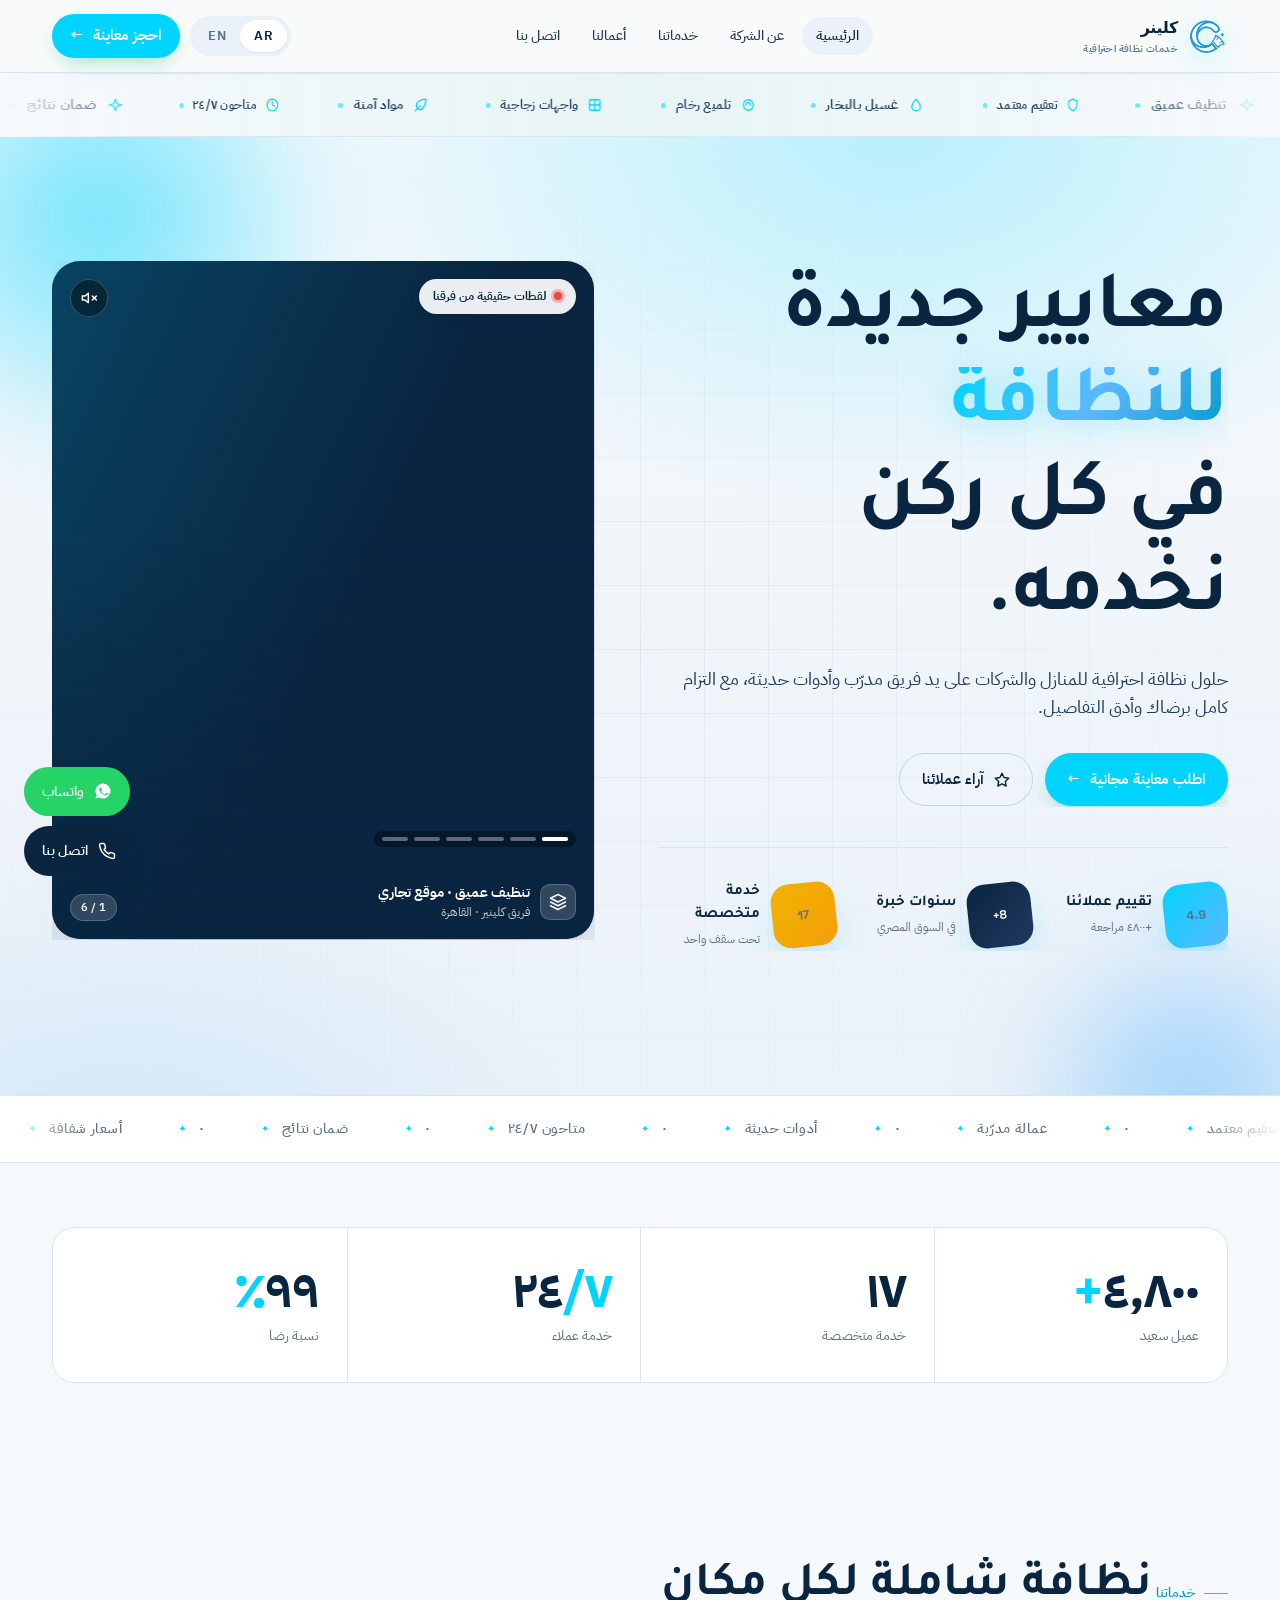
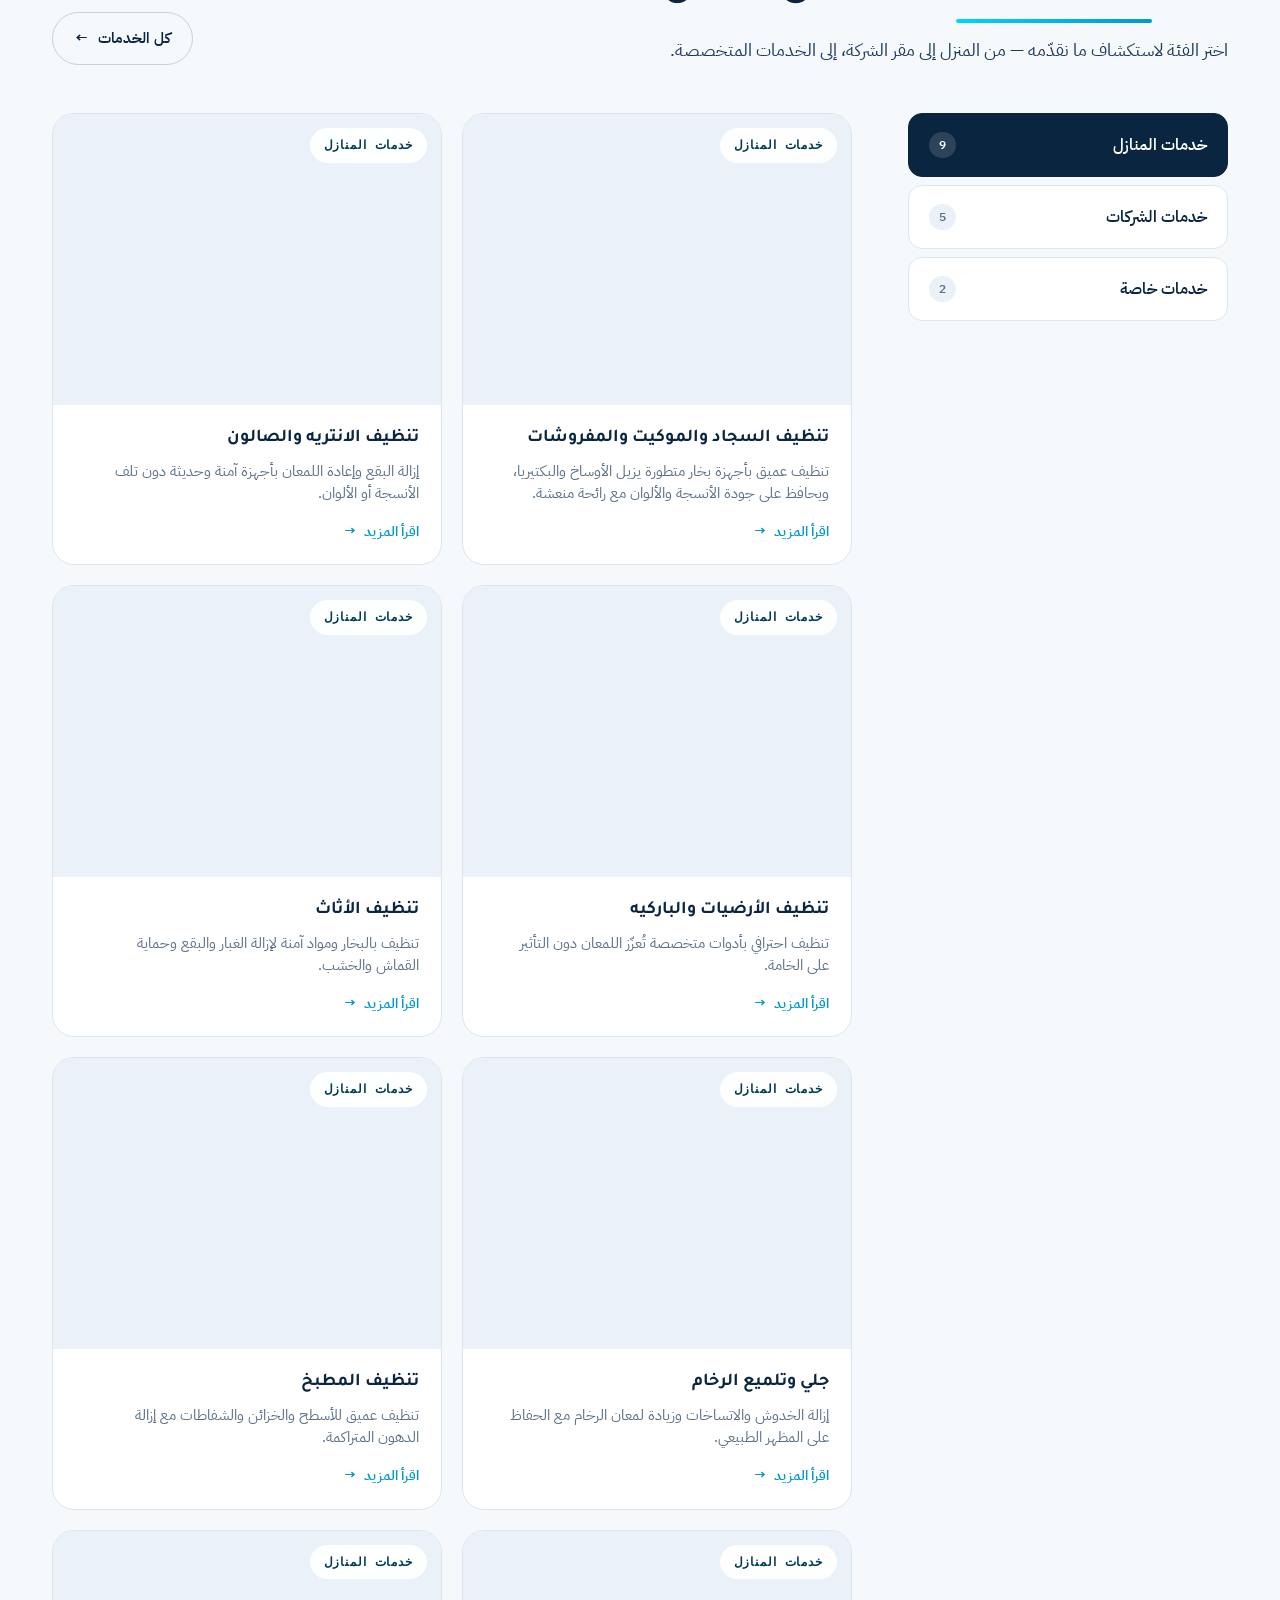
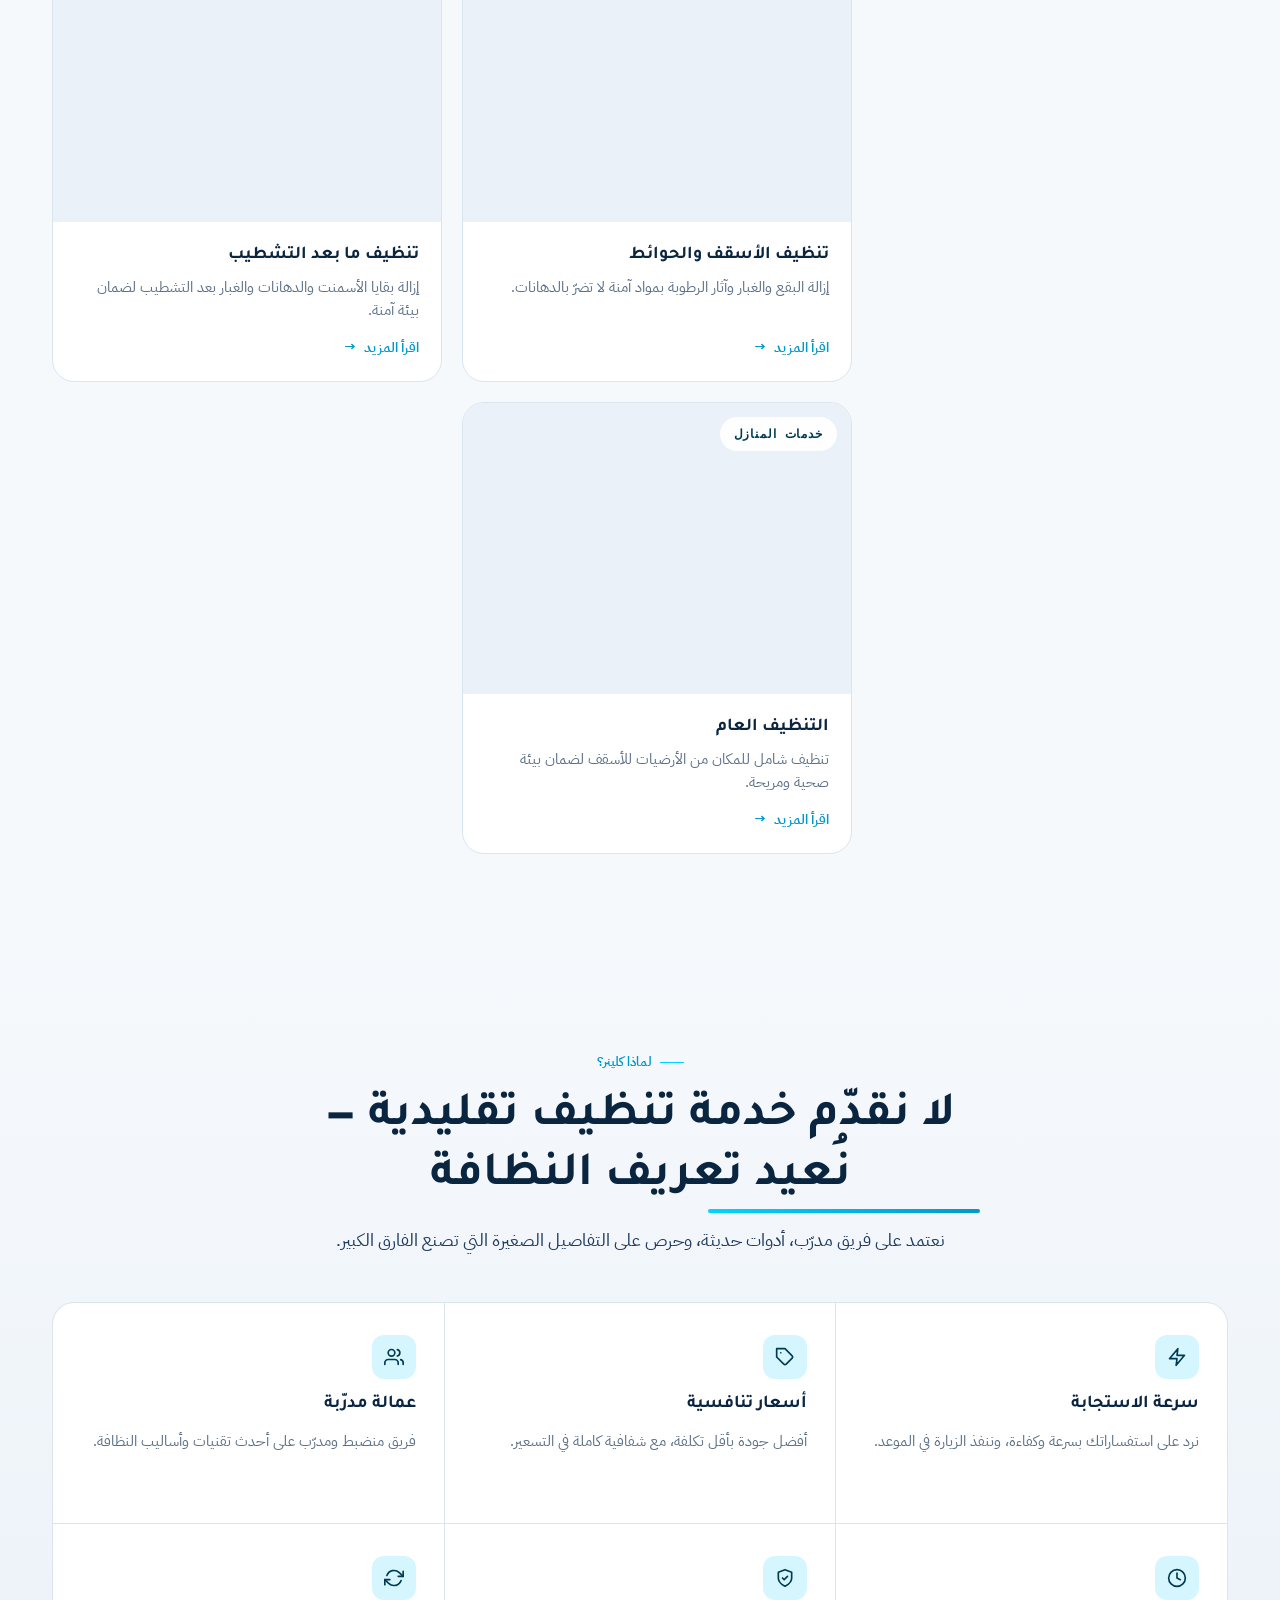
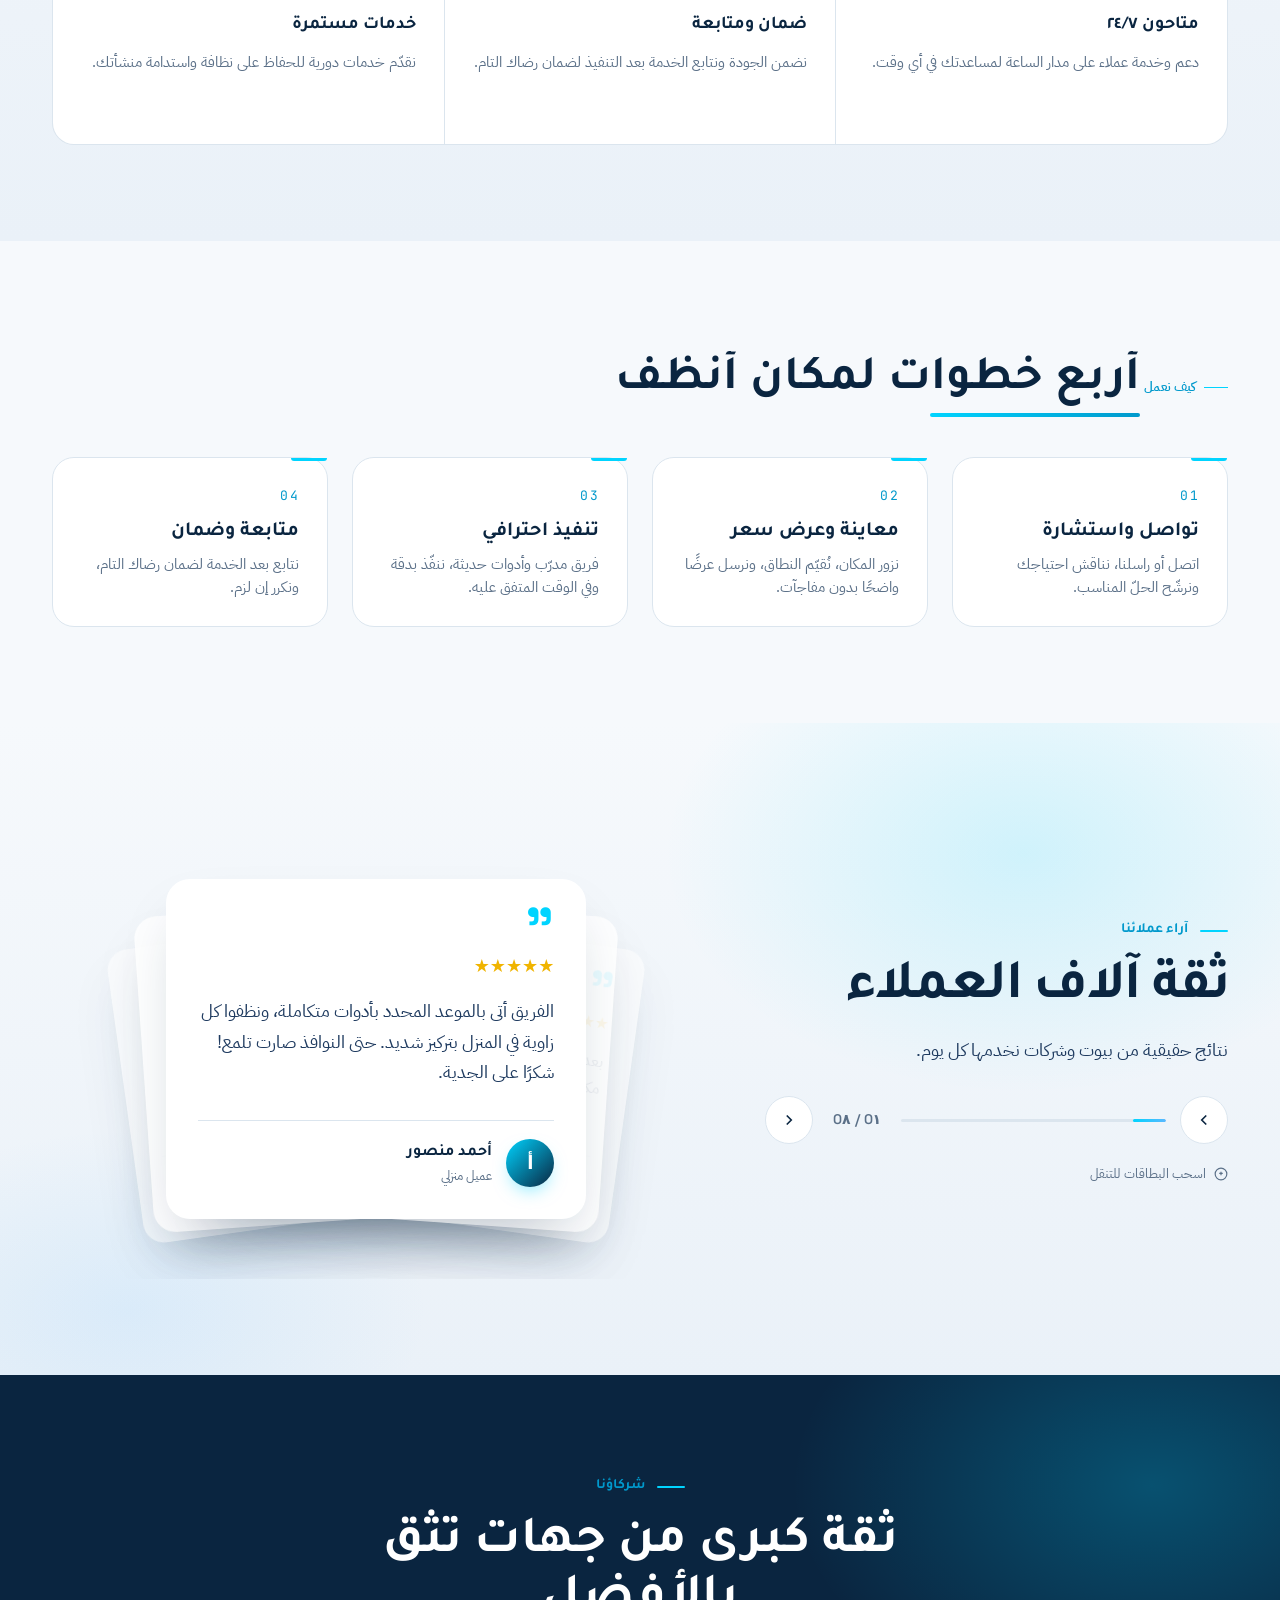
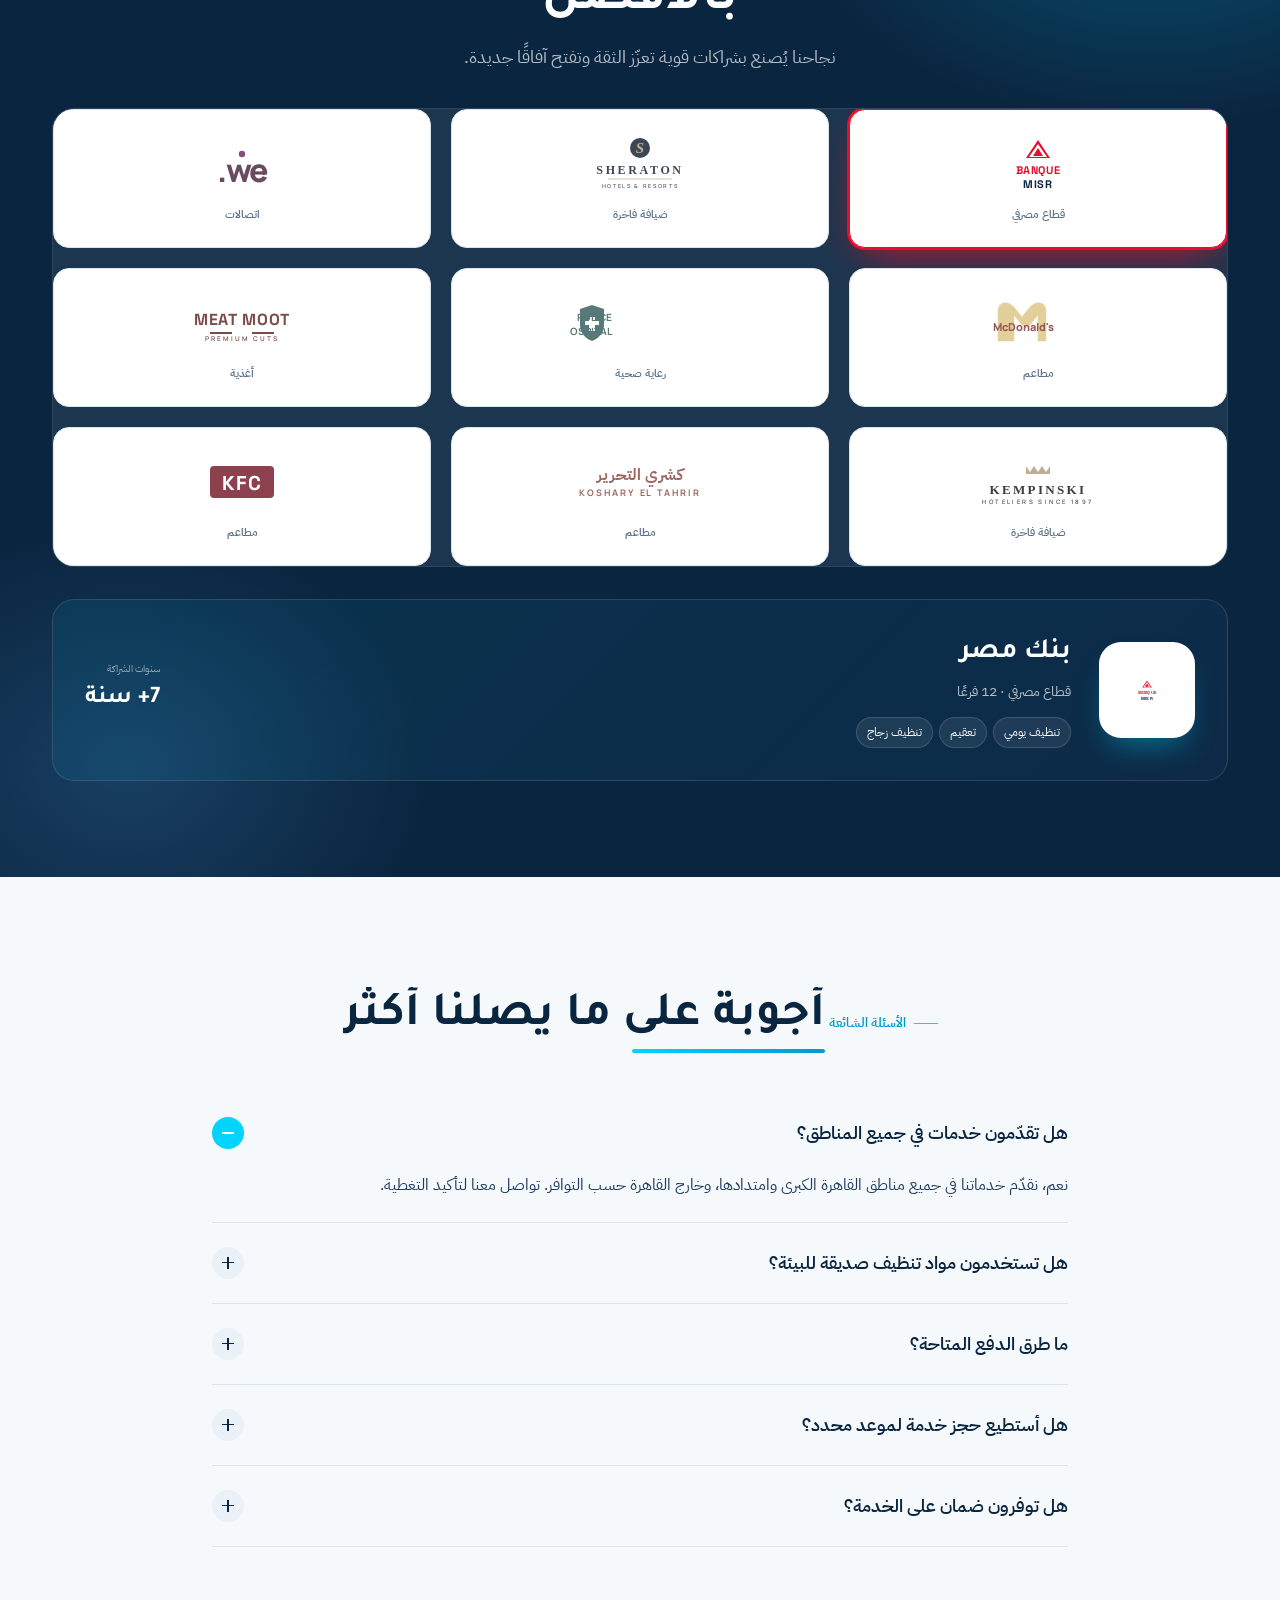
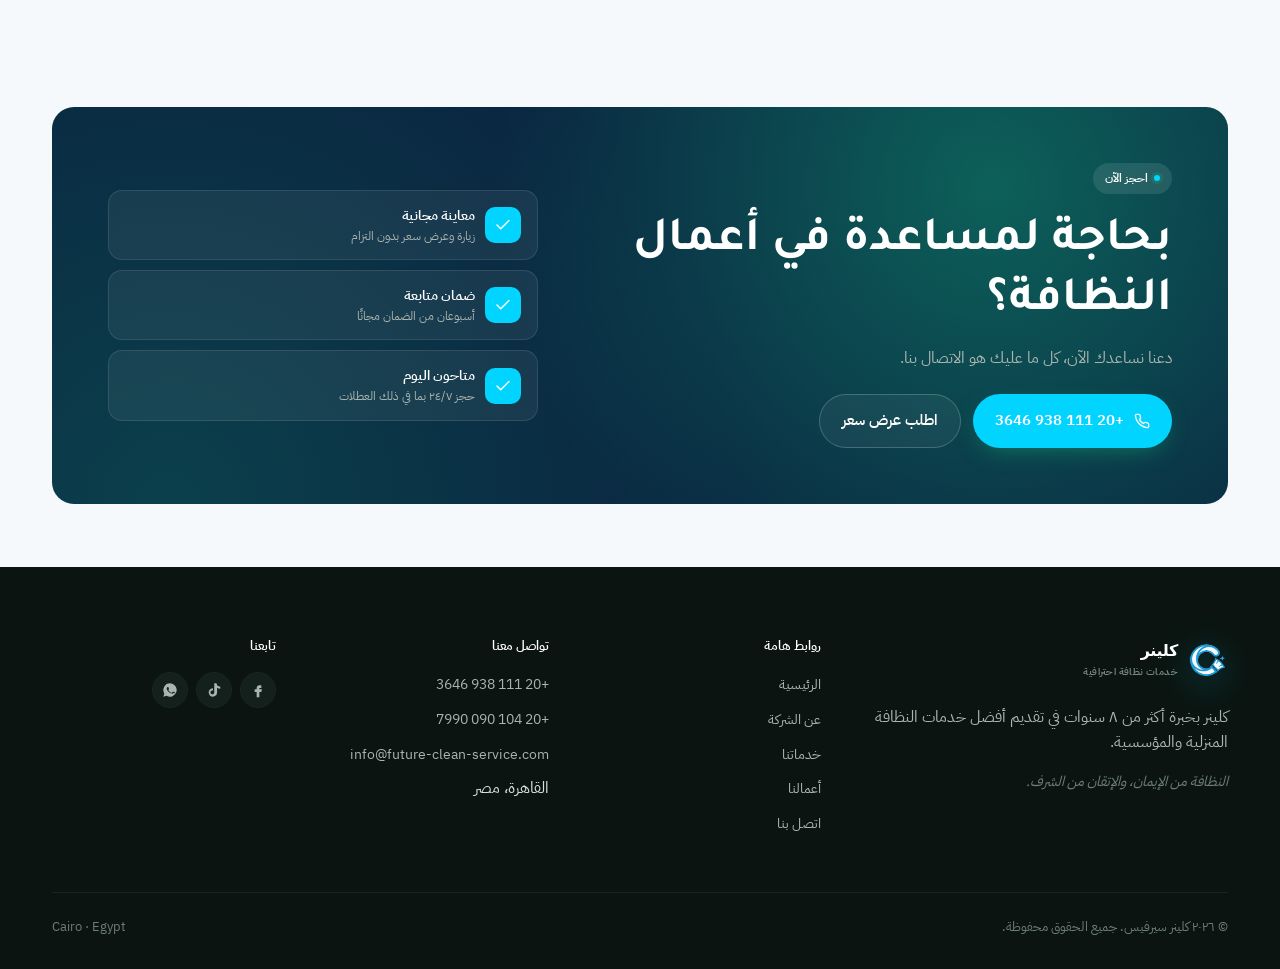
==== commit a7acd4d8: "change logo and scripts" ====
--- a/index.html
+++ b/index.html
@@ -3,7 +3,7 @@
 <head>
 <meta charset="UTF-8">
 <meta name="viewport" content="width=device-width, initial-scale=1.0">
-<title>Future Clean Service — فيوتشر كلين سيرفيس</title>
+<title>Cleaner — كلينير</title>
 <link rel="preconnect" href="https://fonts.googleapis.com">
 <link rel="preconnect" href="https://fonts.gstatic.com" crossorigin>
 <link href="https://fonts.googleapis.com/css2?family=Space+Grotesk:wght@400;500;600;700&family=Manrope:wght@400;500;600;700;800&family=IBM+Plex+Sans+Arabic:wght@400;500;600;700&family=Tajawal:wght@400;500;700;800&family=JetBrains+Mono:wght@400;500&display=swap" rel="stylesheet">
@@ -116,7 +116,7 @@
               </div>
               <div class="meta">
                 <strong id="hsTitle">${ar ? "تنظيف عميق · موقع تجاري" : "Deep clean · Commercial site"}</strong>
-                <span id="hsSubtitle">${ar ? "فريق فيوتشر كلين · القاهرة" : "Future Clean crew · Cairo"}</span>
+                <span id="hsSubtitle">${ar ? "فريق كلينير · القاهرة" : "Cleaner crew · Cairo"}</span>
               </div>
             </div>
             <span class="duration" id="hsCount">1 / 6</span>
@@ -477,19 +477,19 @@
   const muteIcon = document.getElementById('hsMuteIcon');
   const ar = window.FC.lang === 'ar';
   const captions = ar ? [
-    {t: 'تنظيف عميق · موقع تجاري', s: 'فريق فيوتشر كلين · القاهرة'},
-    {t: 'تعقيم وتطهير · مساحة مكتبية', s: 'فريق فيوتشر كلين · القاهرة'},
-    {t: 'تنظيف شامل · بعد التشطيب', s: 'فريق فيوتشر كلين · القاهرة'},
-    {t: 'تنظيف واجهات زجاجية · ارتفاعات', s: 'فريق فيوتشر كلين · القاهرة'},
-    {t: 'تلميع رخام · خدمة فاخرة', s: 'فريق فيوتشر كلين · القاهرة'},
-    {t: 'فرش وأنتريهات · غسيل بالبخار', s: 'فريق فيوتشر كلين · القاهرة'},
+    {t: 'تنظيف عميق · موقع تجاري', s: 'فريق كلينير · القاهرة'},
+    {t: 'تعقيم وتطهير · مساحة مكتبية', s: 'فريق كلينير · القاهرة'},
+    {t: 'تنظيف شامل · بعد التشطيب', s: 'فريق كلينير · القاهرة'},
+    {t: 'تنظيف واجهات زجاجية · ارتفاعات', s: 'فريق كلينير · القاهرة'},
+    {t: 'تلميع رخام · خدمة فاخرة', s: 'فريق كلينير · القاهرة'},
+    {t: 'فرش وأنتريهات · غسيل بالبخار', s: 'فريق كلينير · القاهرة'},
   ] : [
-    {t: 'Deep clean · Commercial site', s: 'Future Clean crew · Cairo'},
-    {t: 'Disinfection · Office space', s: 'Future Clean crew · Cairo'},
-    {t: 'Post-construction clean', s: 'Future Clean crew · Cairo'},
-    {t: 'Glass facade · High-rise rope access', s: 'Future Clean crew · Cairo'},
-    {t: 'Marble polishing · Premium service', s: 'Future Clean crew · Cairo'},
-    {t: 'Upholstery · Steam wash', s: 'Future Clean crew · Cairo'},
+    {t: 'Deep clean · Commercial site', s: 'Cleaner crew · Cairo'},
+    {t: 'Disinfection · Office space', s: 'Cleaner crew · Cairo'},
+    {t: 'Post-construction clean', s: 'Cleaner crew · Cairo'},
+    {t: 'Glass facade · High-rise rope access', s: 'Cleaner crew · Cairo'},
+    {t: 'Marble polishing · Premium service', s: 'Cleaner crew · Cairo'},
+    {t: 'Upholstery · Steam wash', s: 'Cleaner crew · Cairo'},
   ];
   let idx = 0;
   const arDigits = (n) => ar ? String(n).replace(/\d/g,d=>'٠١٢٣٤٥٦٧٨٩'[+d]) : String(n);
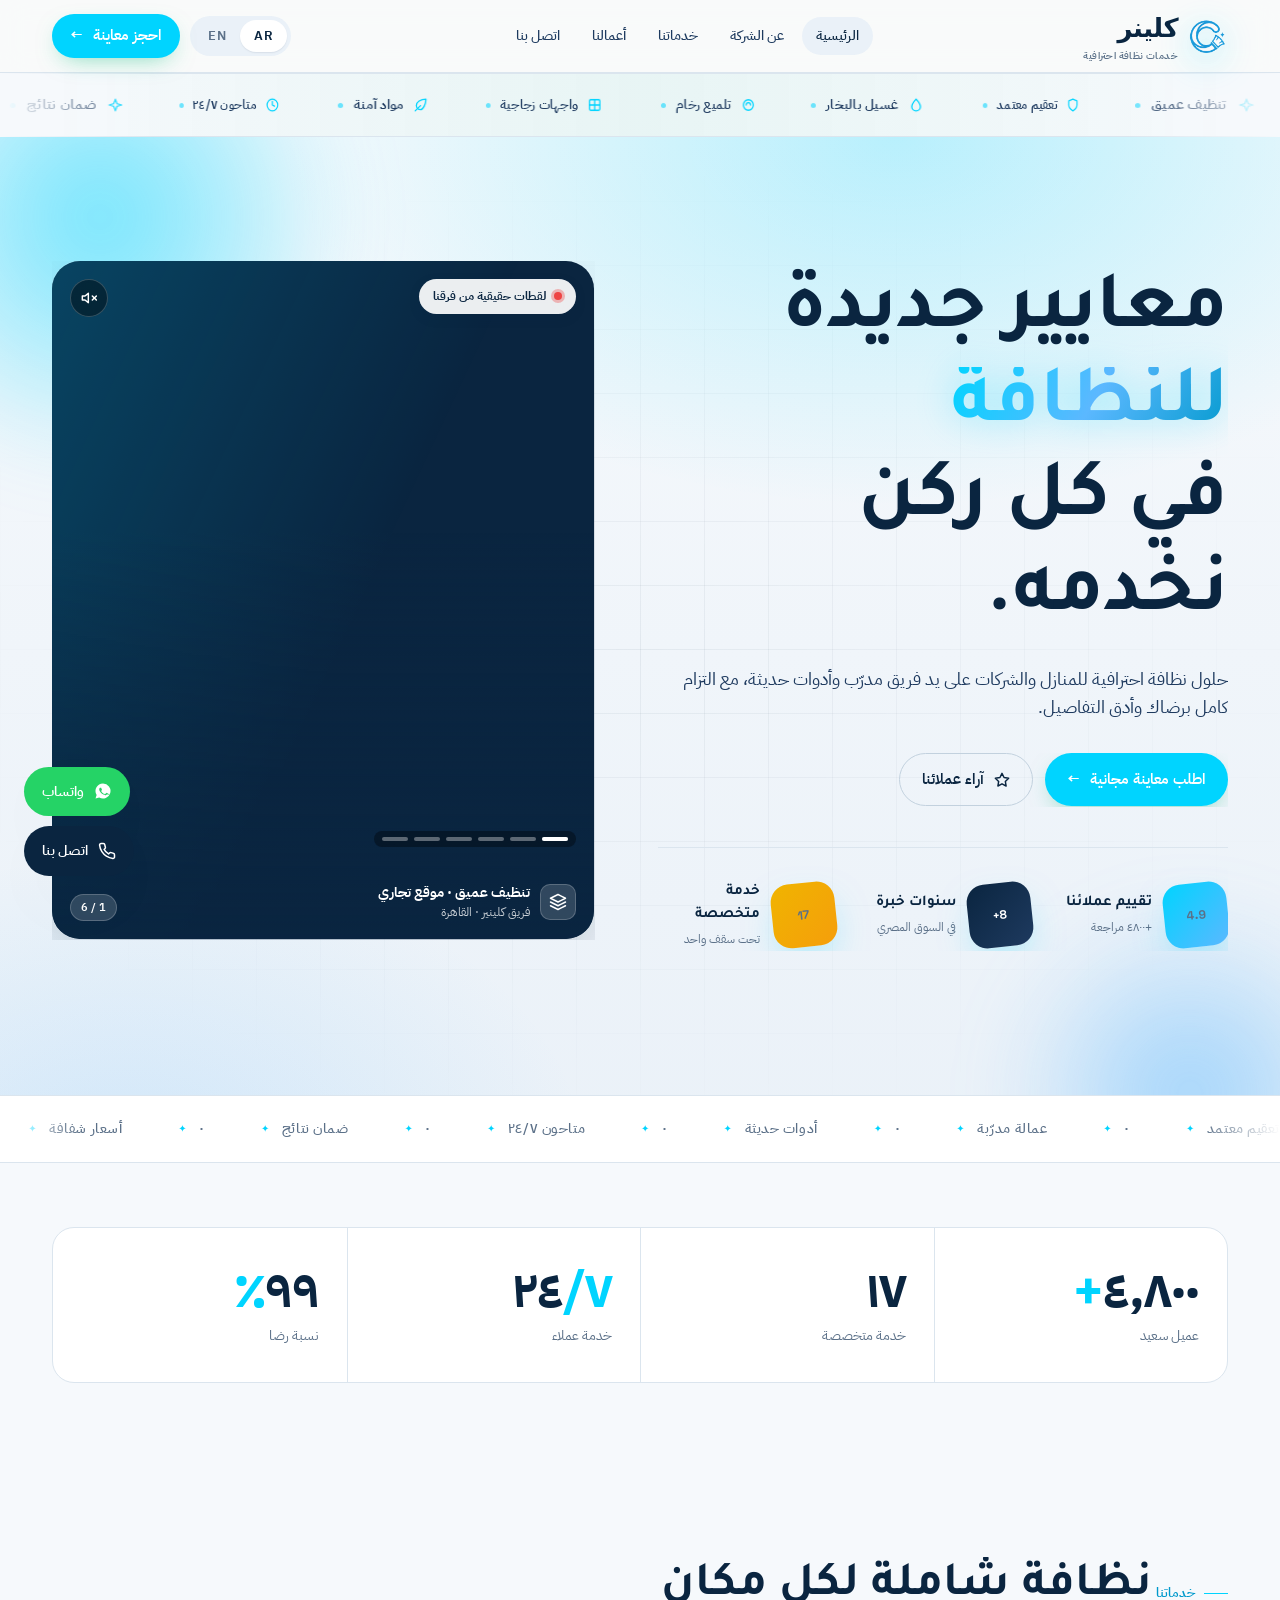
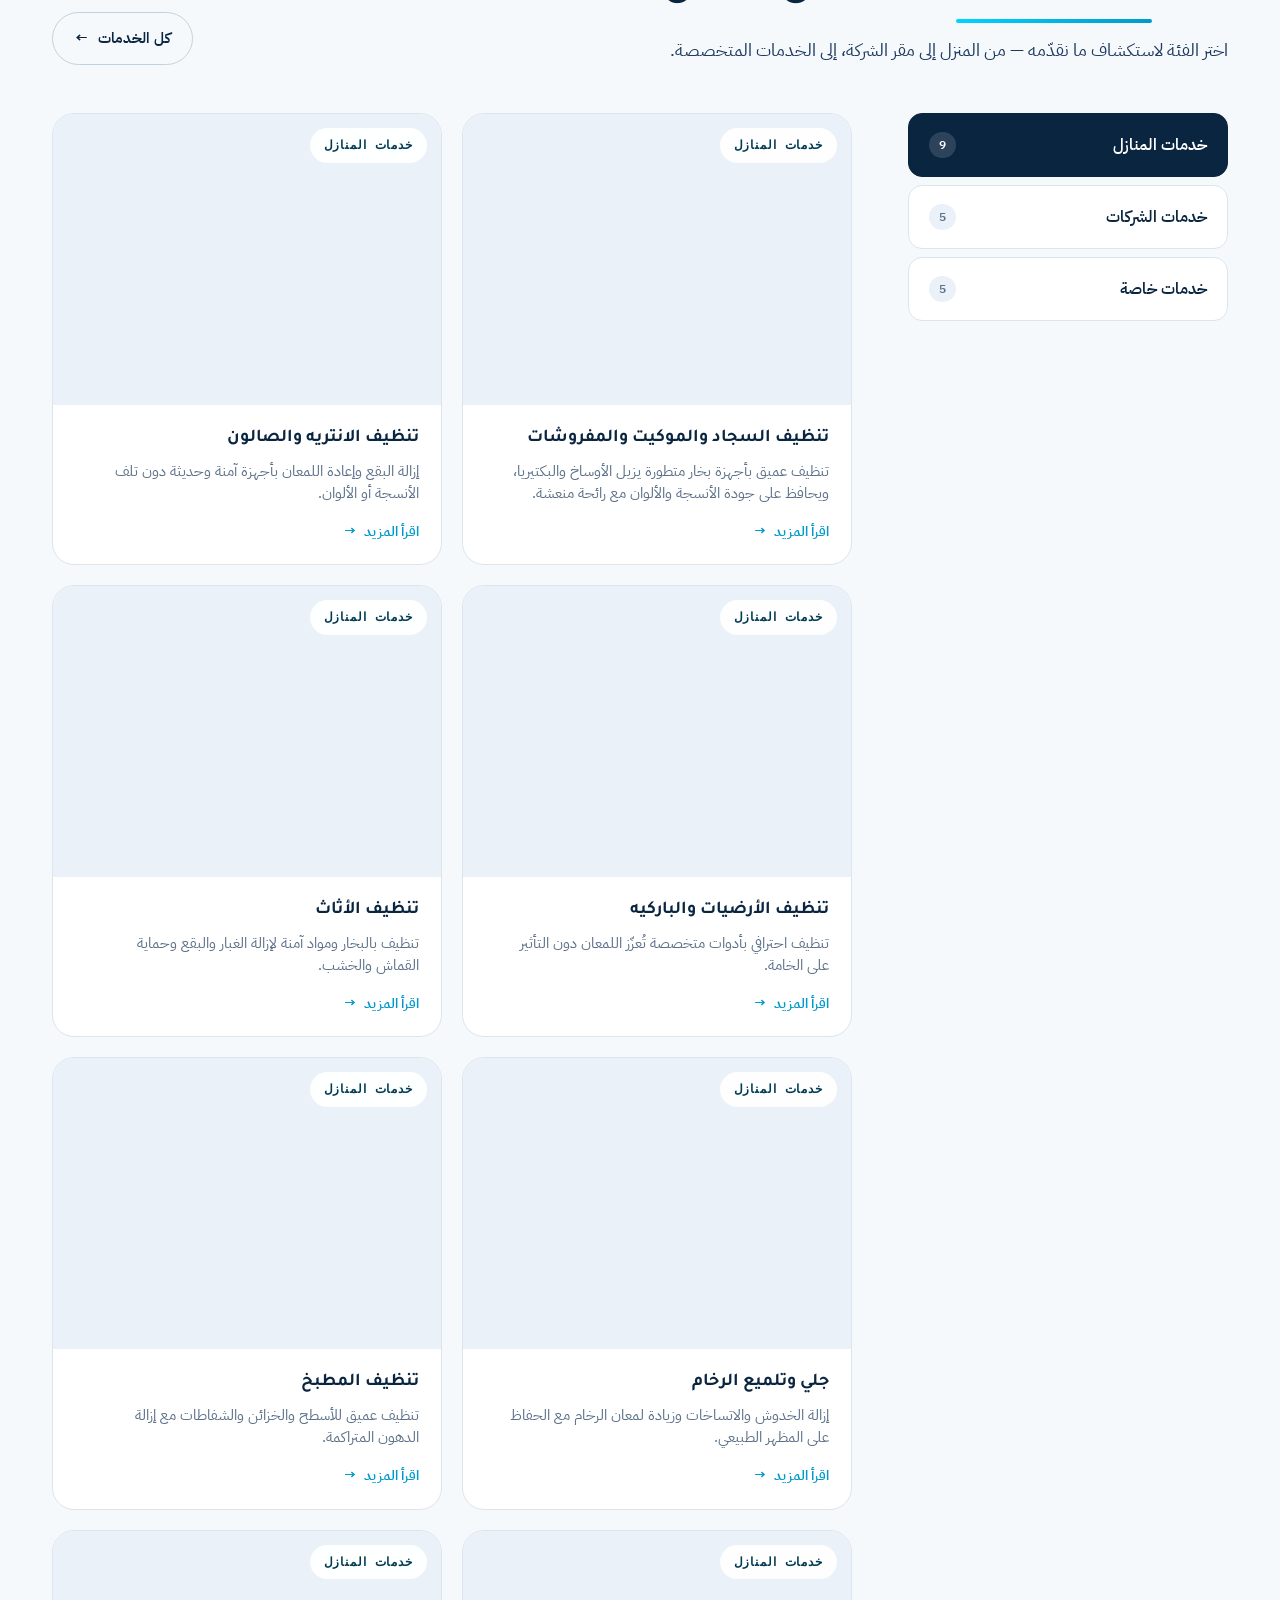
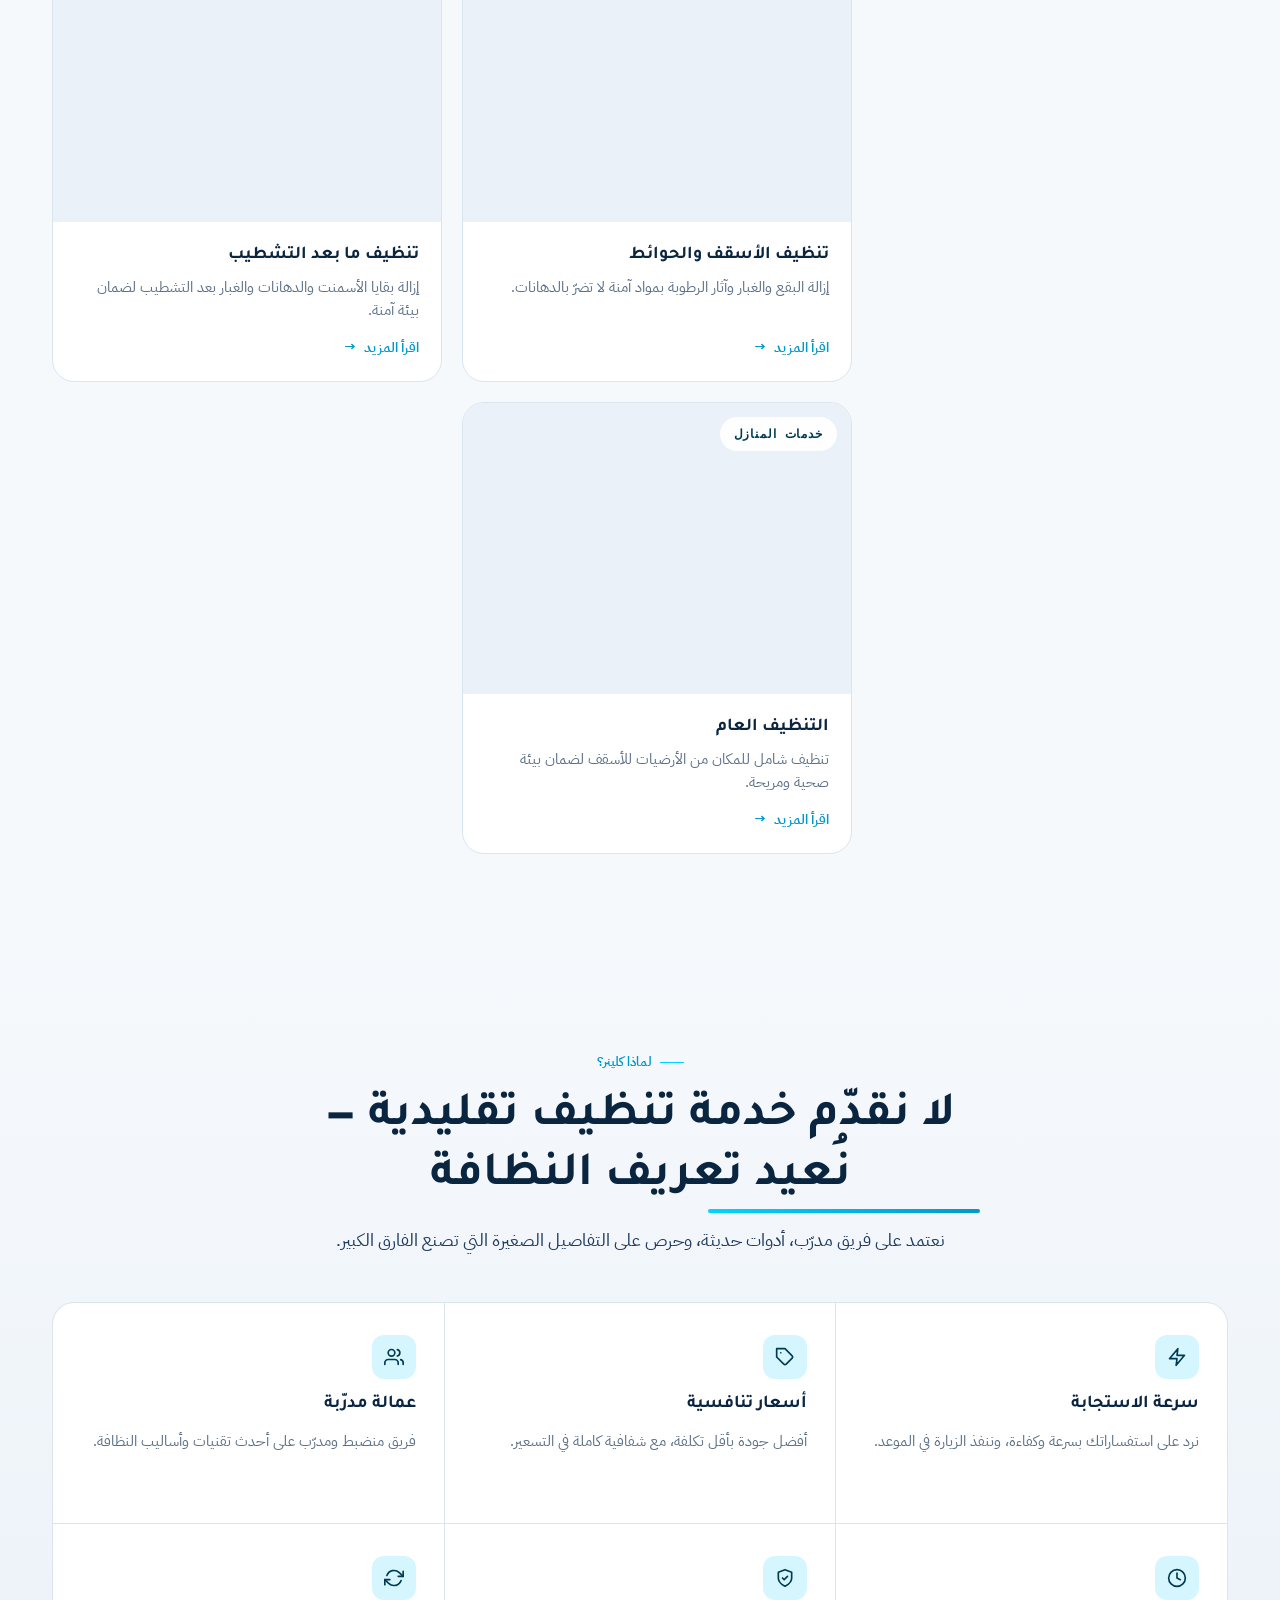
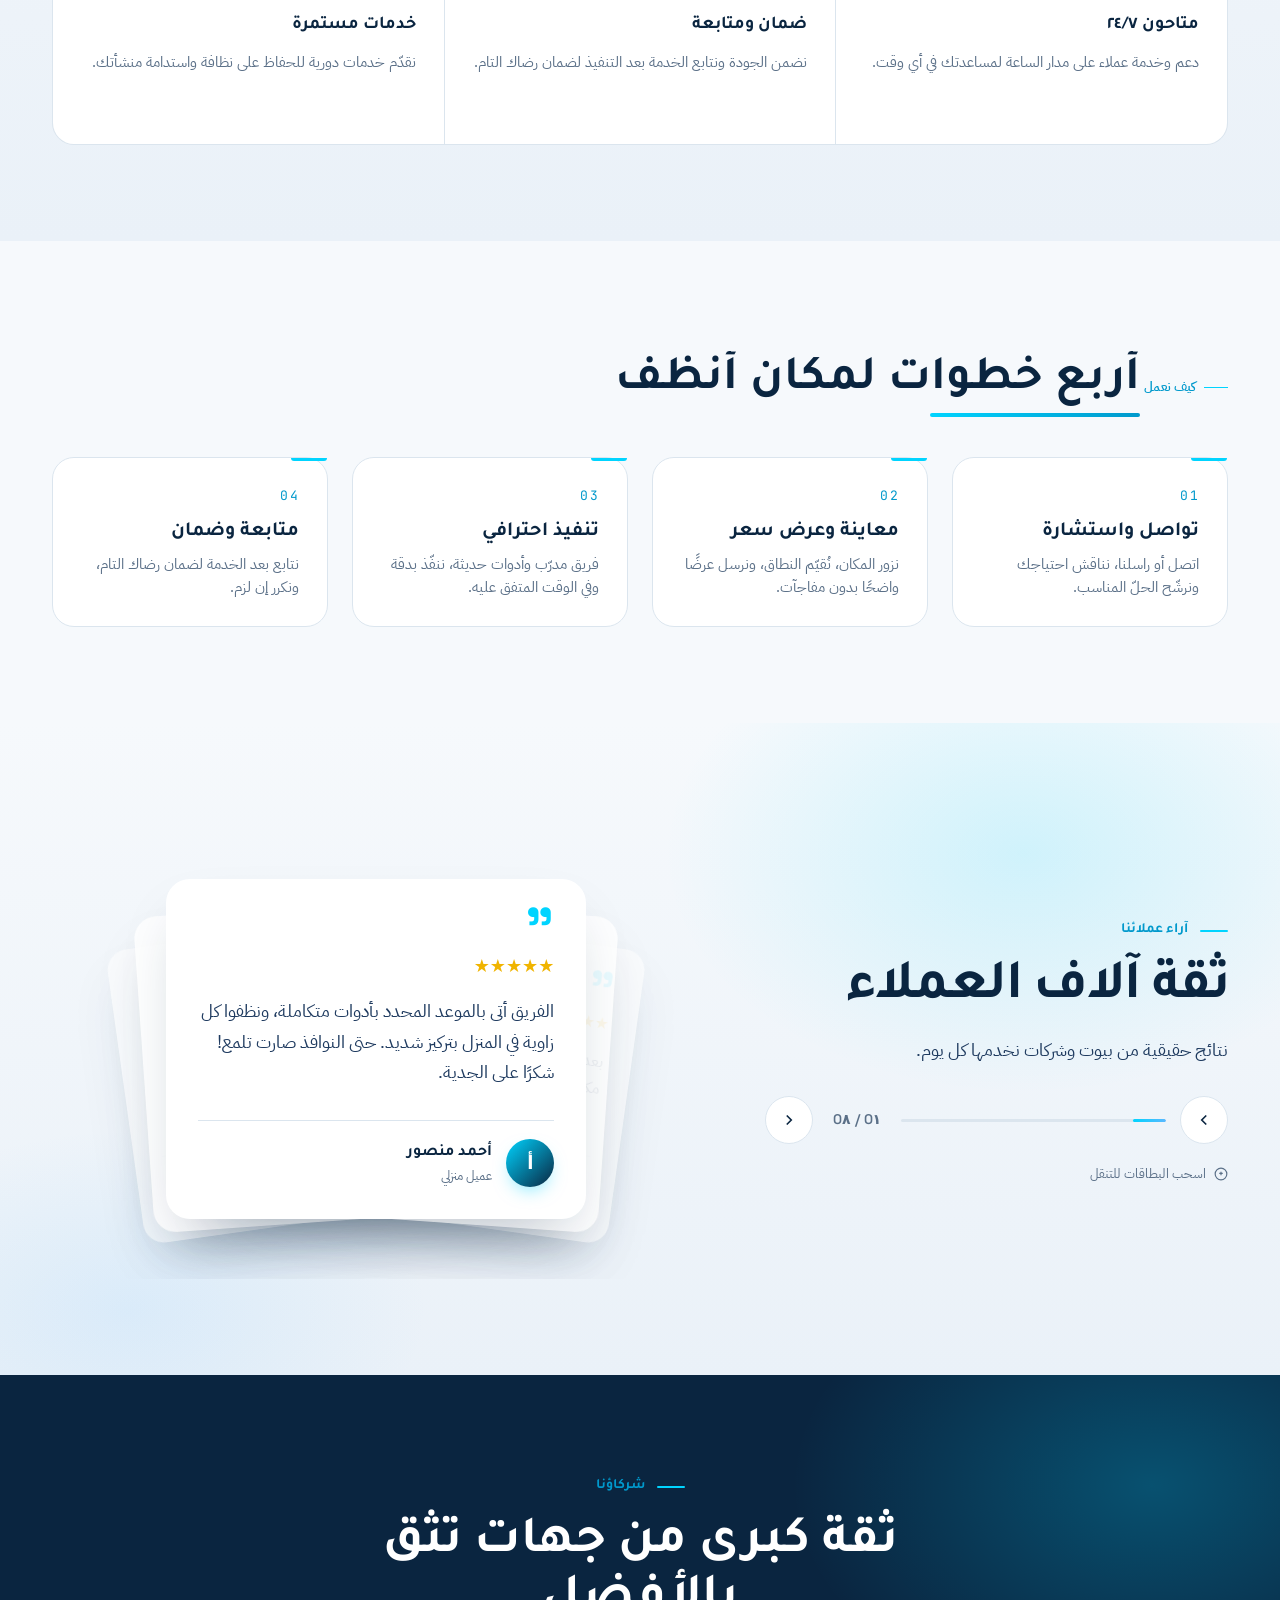
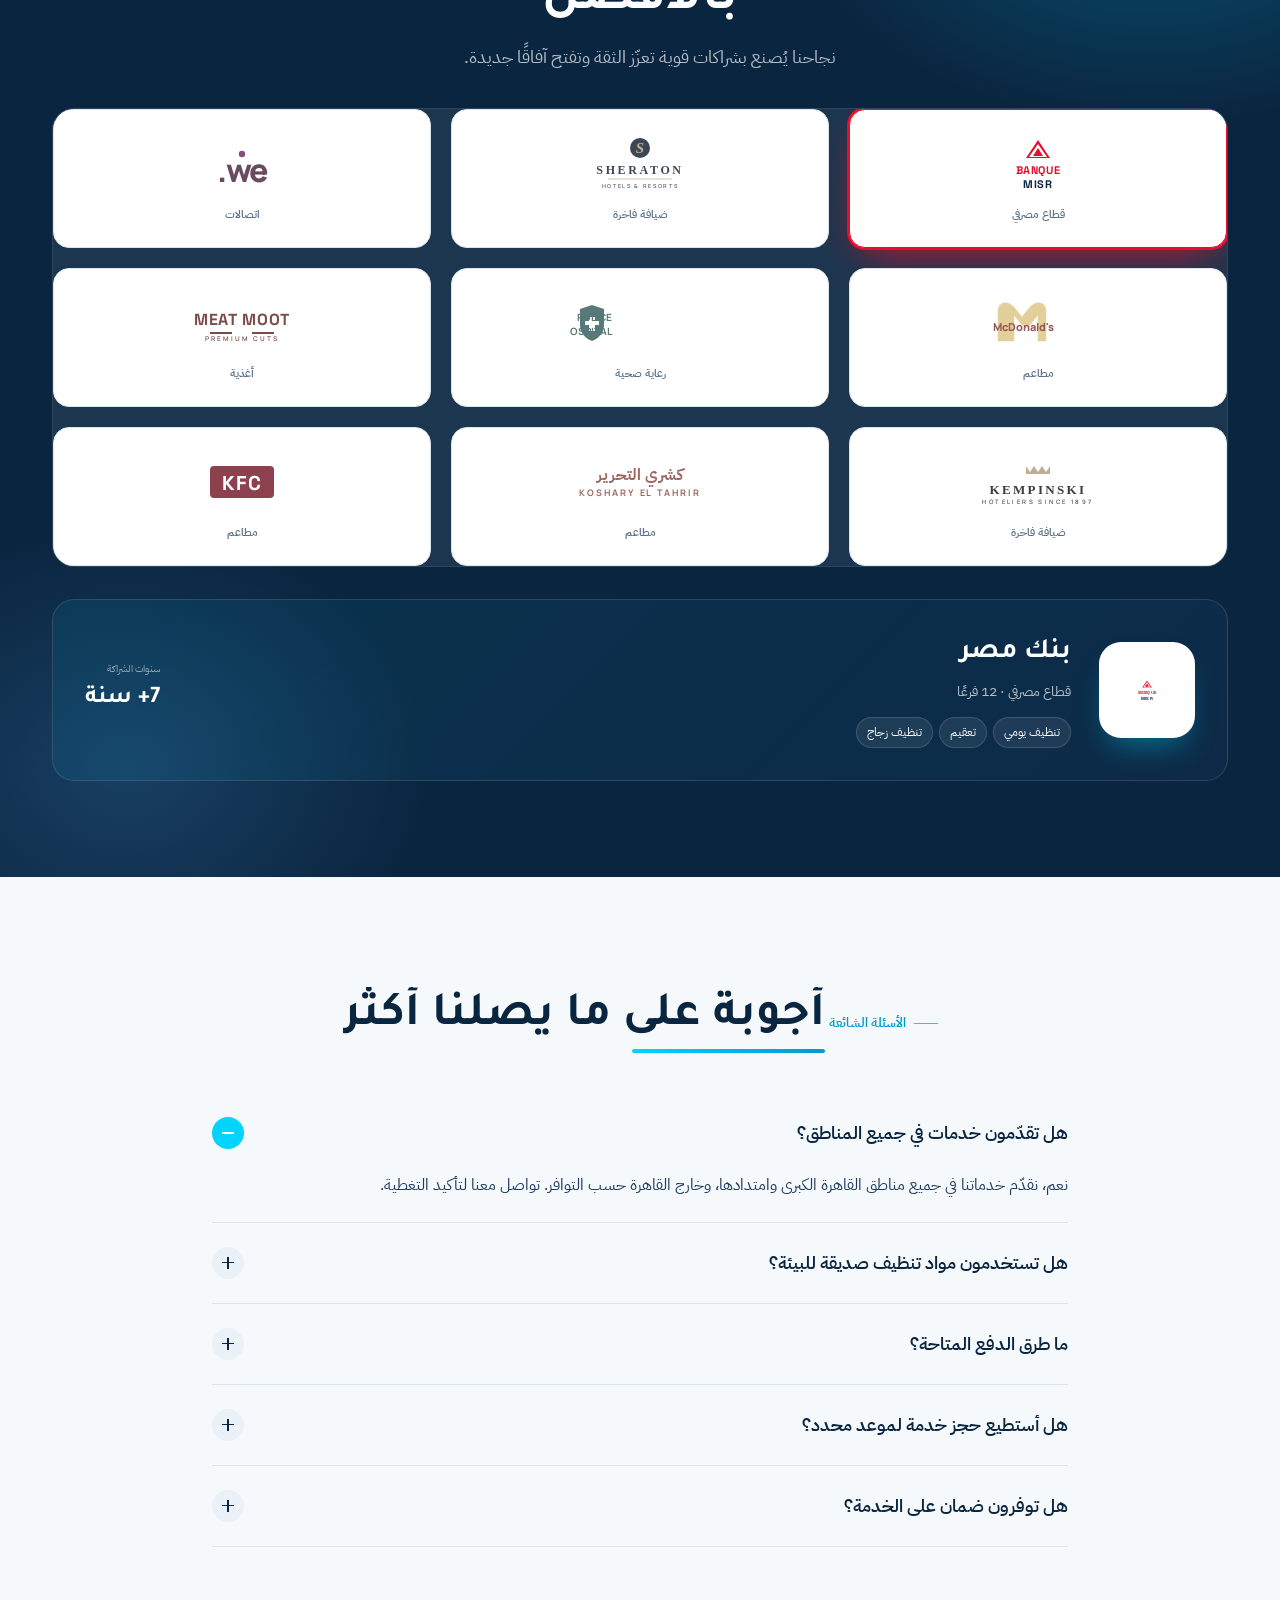
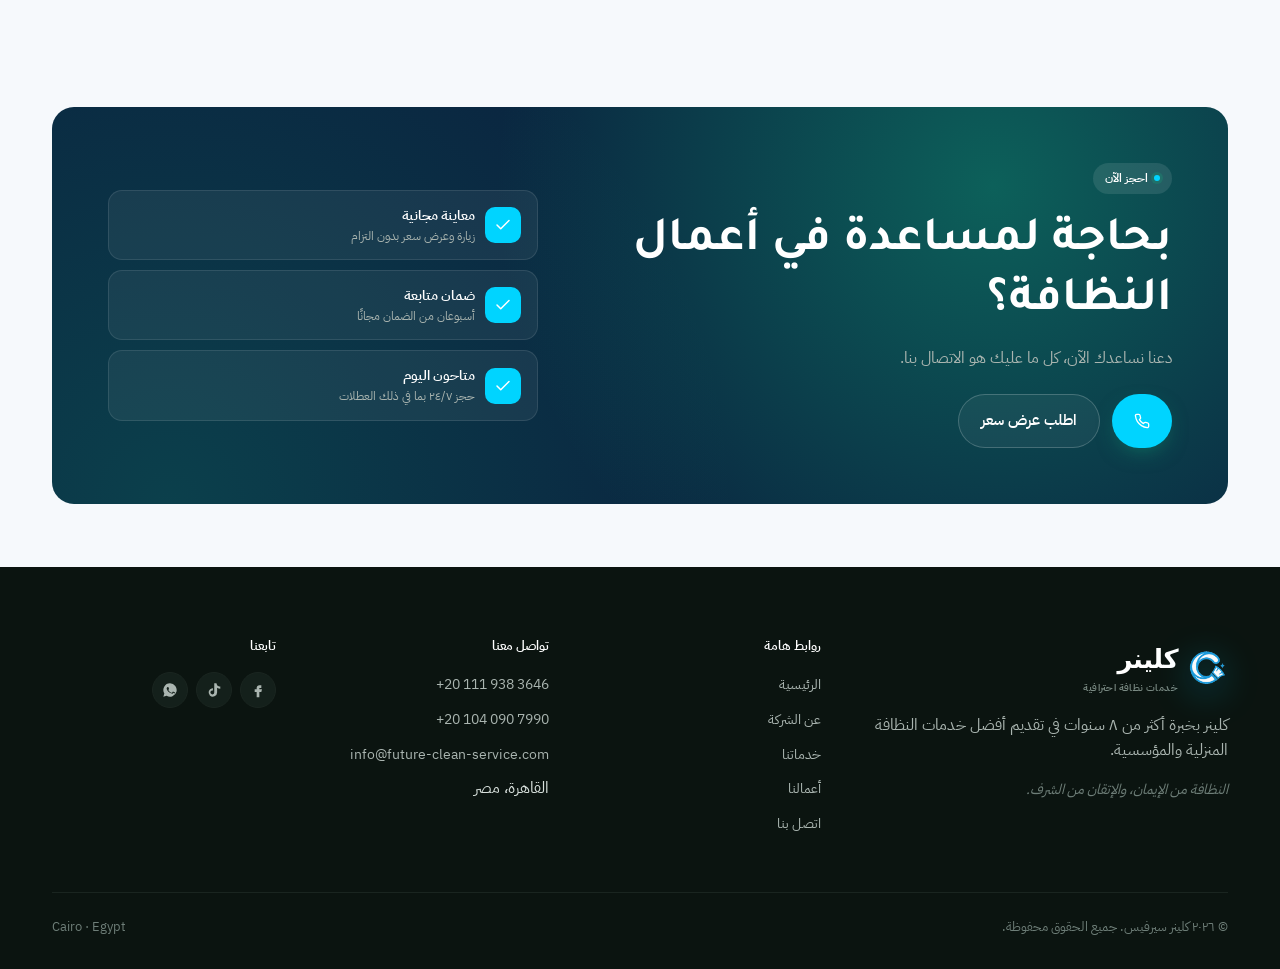
==== commit d59c270e: "fixing numbers in footer" ====
--- a/index.html
+++ b/index.html
@@ -364,7 +364,7 @@
         <h2 style="margin:18px 0 14px">${t("bookCta.title")}</h2>
         <p>${t("bookCta.sub")}</p>
         <div class="row" style="margin-top:24px">
-          <a class="btn btn-accent" href="tel:+201119383646"><svg width="16" height="16" viewBox="0 0 24 24" fill="none" stroke="currentColor" stroke-width="2" stroke-linecap="round" stroke-linejoin="round"><path d="M22 16.92v3a2 2 0 0 1-2.18 2 19.79 19.79 0 0 1-8.63-3.07 19.5 19.5 0 0 1-6-6 19.79 19.79 0 0 1-3.07-8.67A2 2 0 0 1 4.11 2h3a2 2 0 0 1 2 1.72c.13.96.36 1.9.69 2.81a2 2 0 0 1-.45 2.11L8.09 9.91a16 16 0 0 0 6 6l1.27-1.27a2 2 0 0 1 2.11-.45c.91.33 1.85.56 2.81.69A2 2 0 0 1 22 16.92z"/></svg> +20 111 938 3646</a>
+          <a class="btn btn-accent" href="tel:+201119383646"><svg width="16" height="16" viewBox="0 0 24 24" fill="none" stroke="currentColor" stroke-width="2" stroke-linecap="round" stroke-linejoin="round"><path d="M22 16.92v3a2 2 0 0 1-2.18 2 19.79 19.79 0 0 1-8.63-3.07 19.5 19.5 0 0 1-6-6 19.79 19.79 0 0 1-3.07-8.67A2 2 0 0 1 4.11 2h3a2 2 0 0 1 2 1.72c.13.96.36 1.9.69 2.81a2 2 0 0 1-.45 2.11L8.09 9.91a16 16 0 0 0 6 6l1.27-1.27a2 2 0 0 1 2.11-.45c.91.33 1.85.56 2.81.69A2 2 0 0 1 22 16.92z"/></svg></a>
           <a class="btn btn-ghost" href="contact.html">${t("bookCta.secondary")}</a>
         </div>
       </div>
--- a/assets/styles.css
+++ b/assets/styles.css
@@ -268,7 +268,7 @@
 }
 .brand:hover .brand-mark { transform: rotateY(20deg) rotateX(-8deg) scale(1.04); }
 .brand-mark img, .brand-mark svg { width: 100%; height: 100%; object-fit: contain; }
-.brand-text { font-size: 16px; font-family: var(--font-display); font-weight: 700; letter-spacing: -0.02em; }
+.brand-text { font-size: 26px; font-family: var(--font-display); font-weight: 700; letter-spacing: -0.02em; }
 .brand-text small {
   display: block;
   font-size: 10px;
--- a/assets/mobile-fixes.css
+++ b/assets/mobile-fixes.css
@@ -10,7 +10,7 @@
   .site-header .nav-actions > a.btn { display: none; }
   .nav-actions { gap: 8px; }
   /* Slightly tighter brand on mobile */
-  .brand-text { font-size: 15px; }
+  .brand-text { font-size: 26px; }
   .brand-text small { font-size: 10.5px; }
   .brand-mark { width: 30px; height: 30px; }
 }
